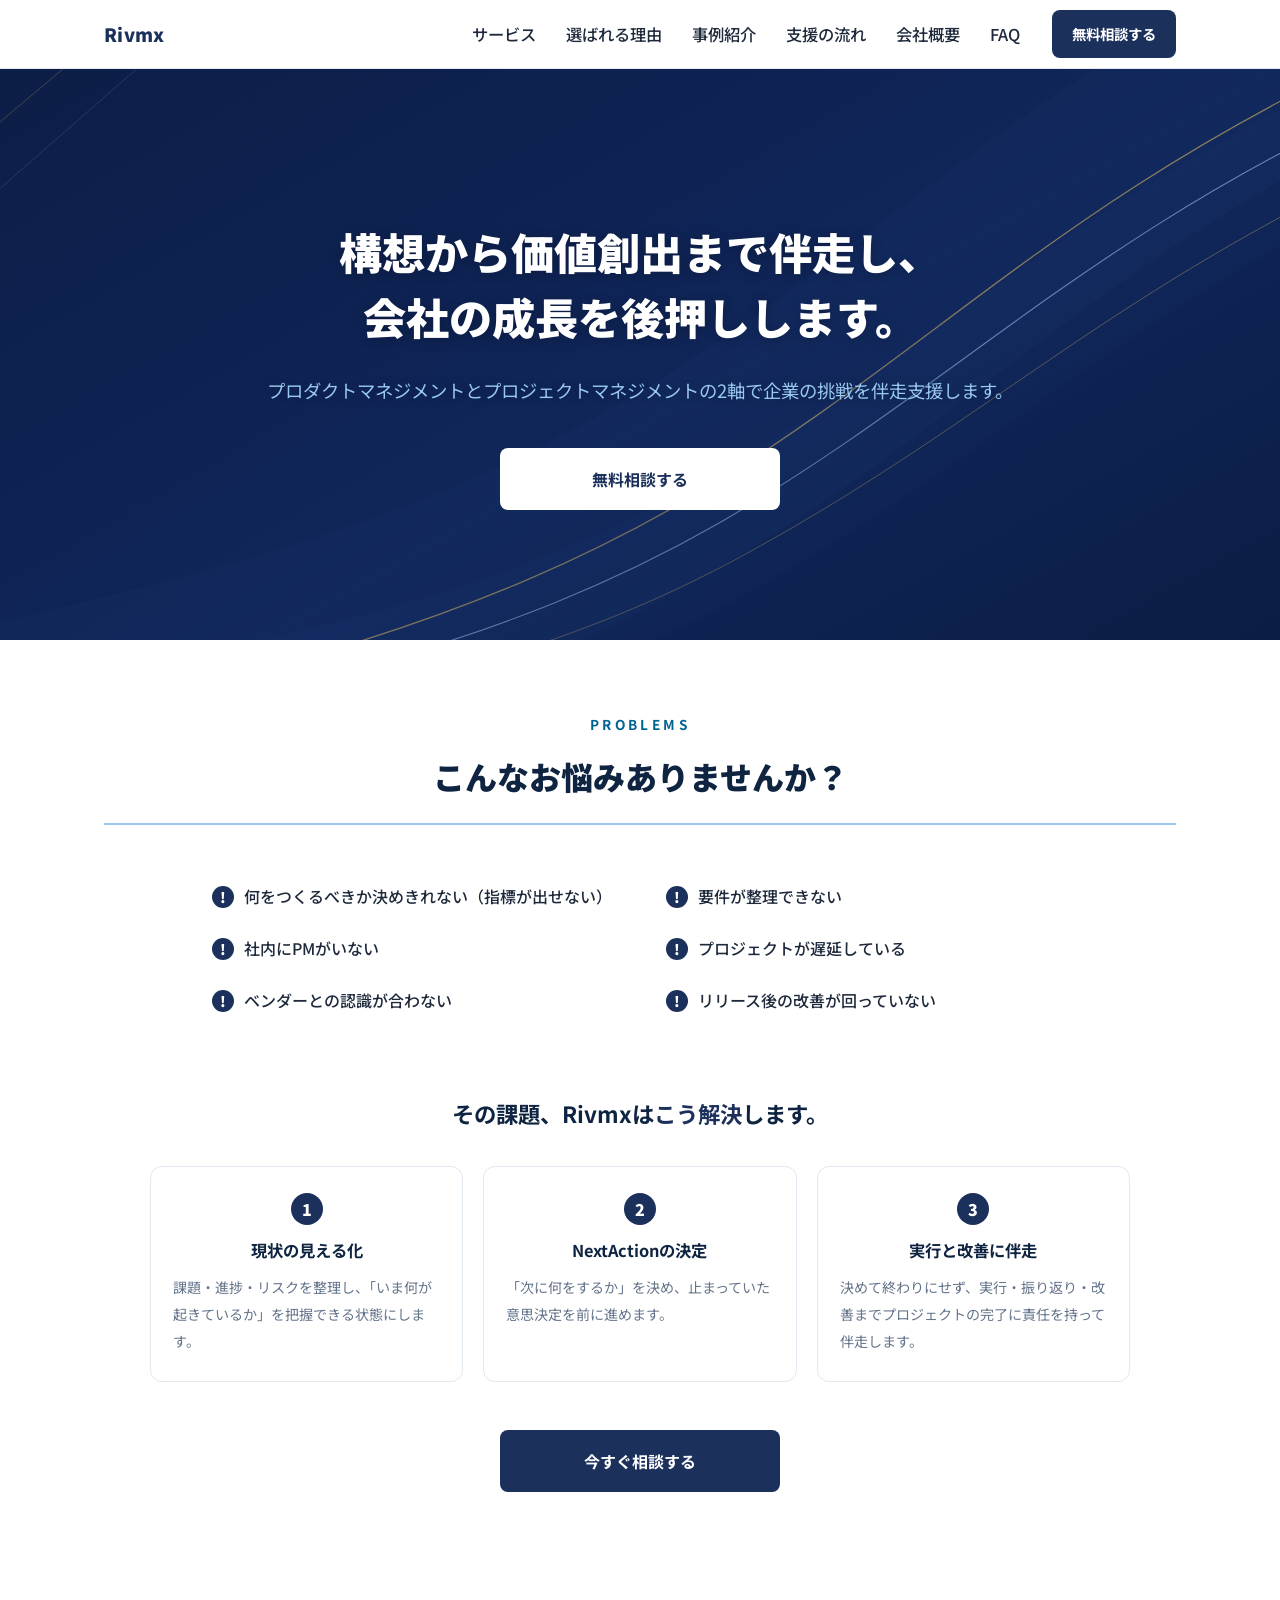
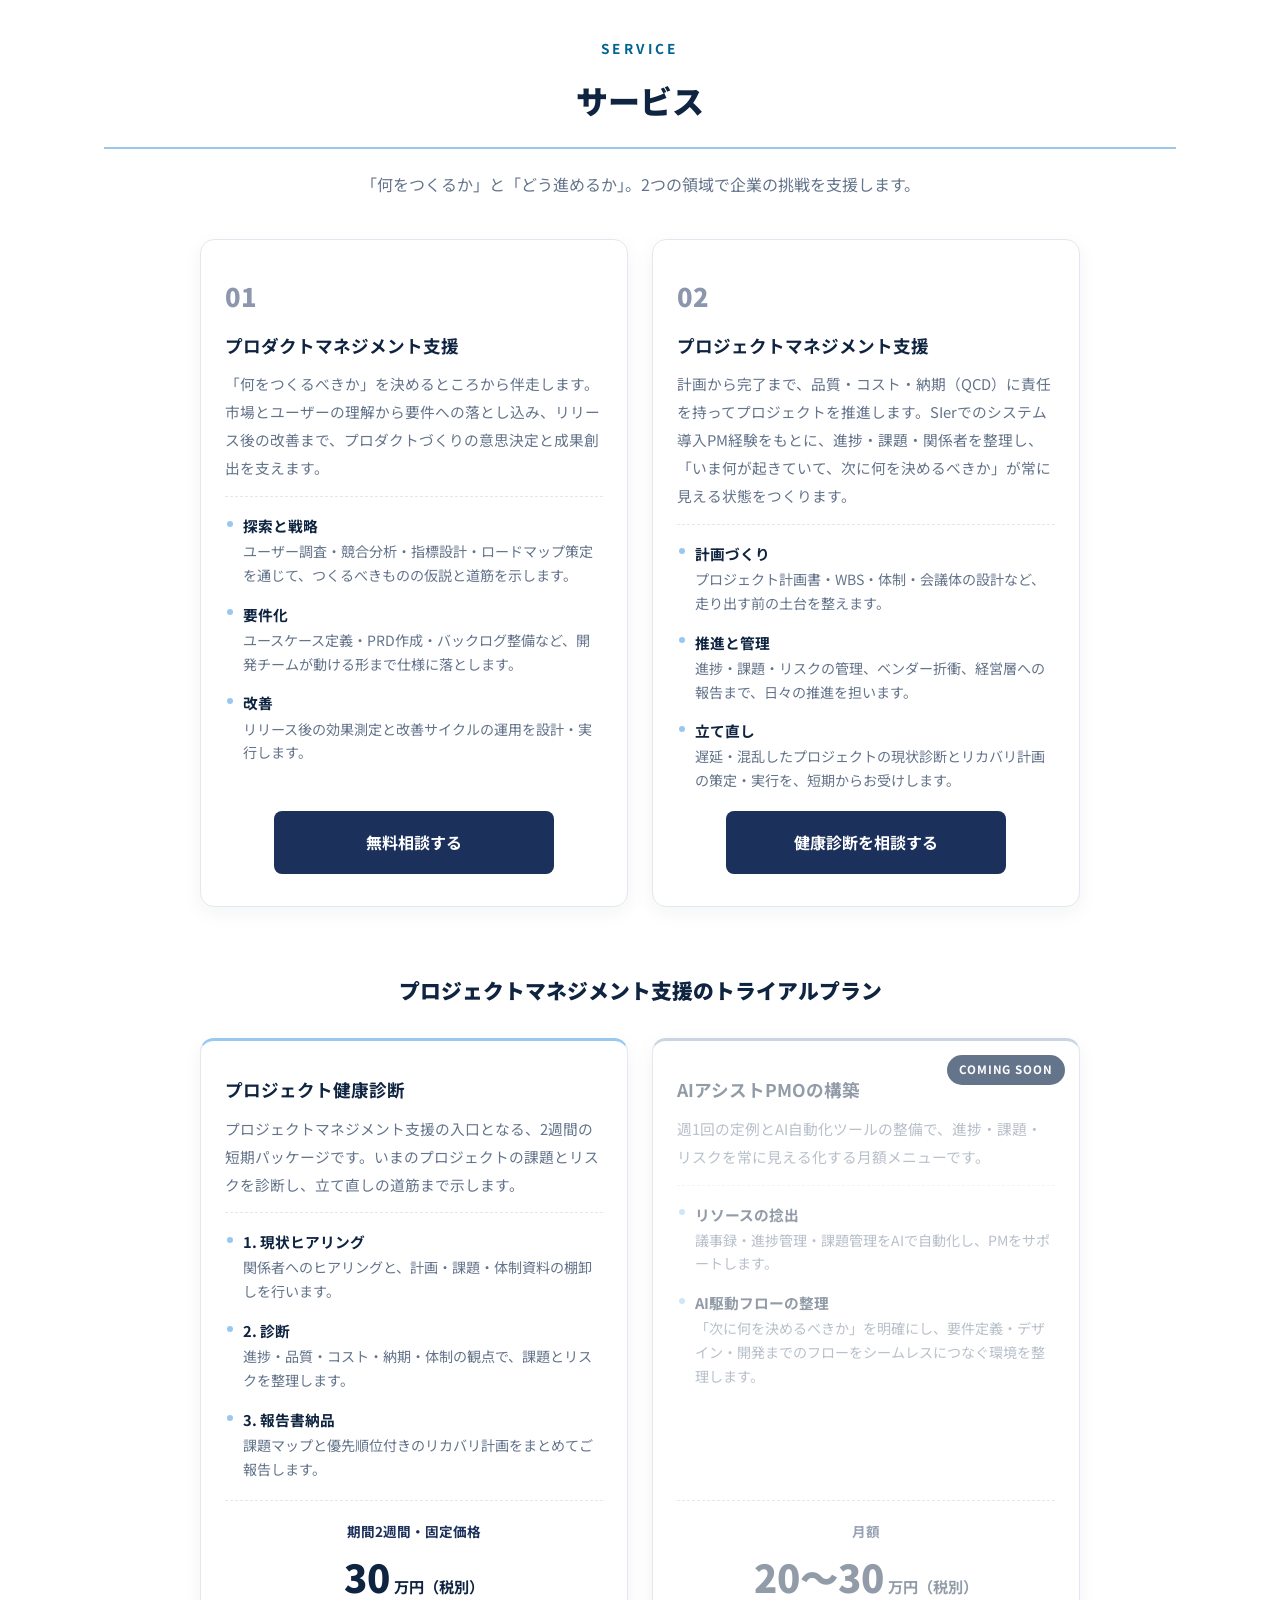
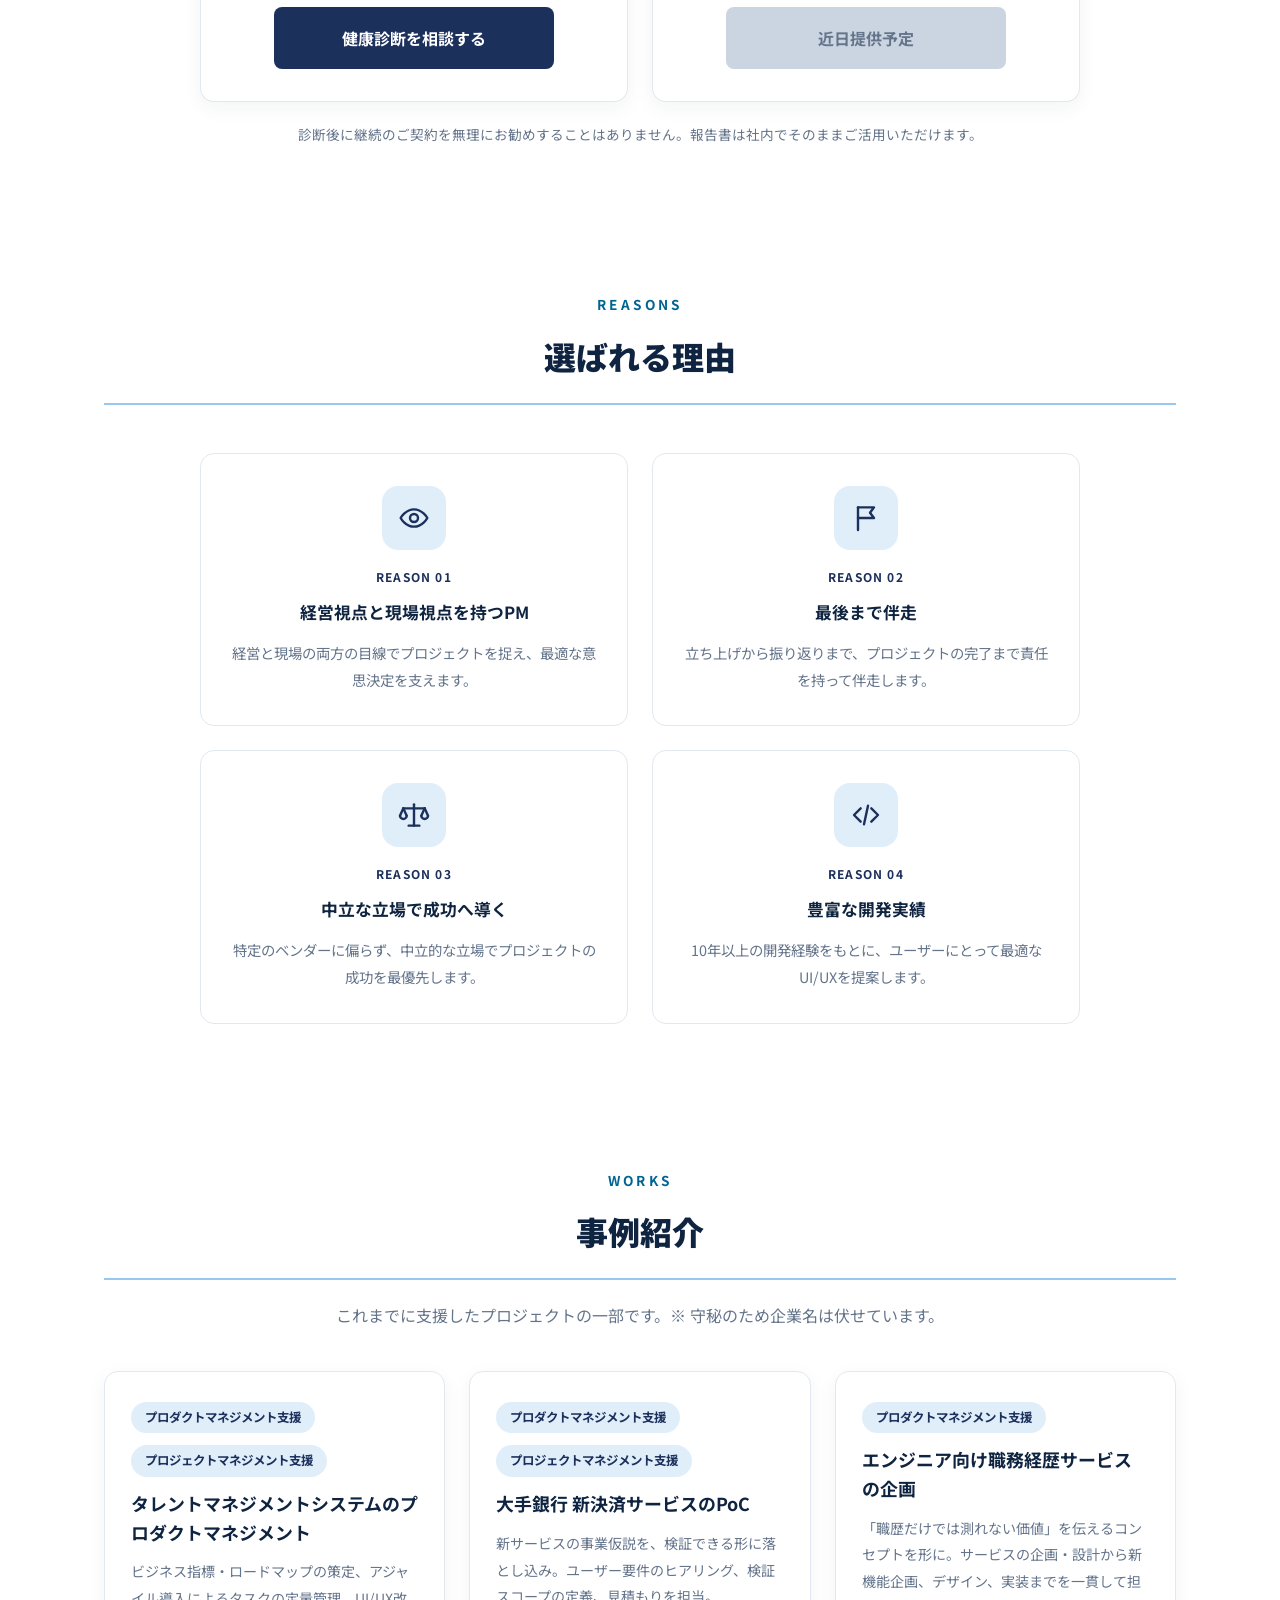
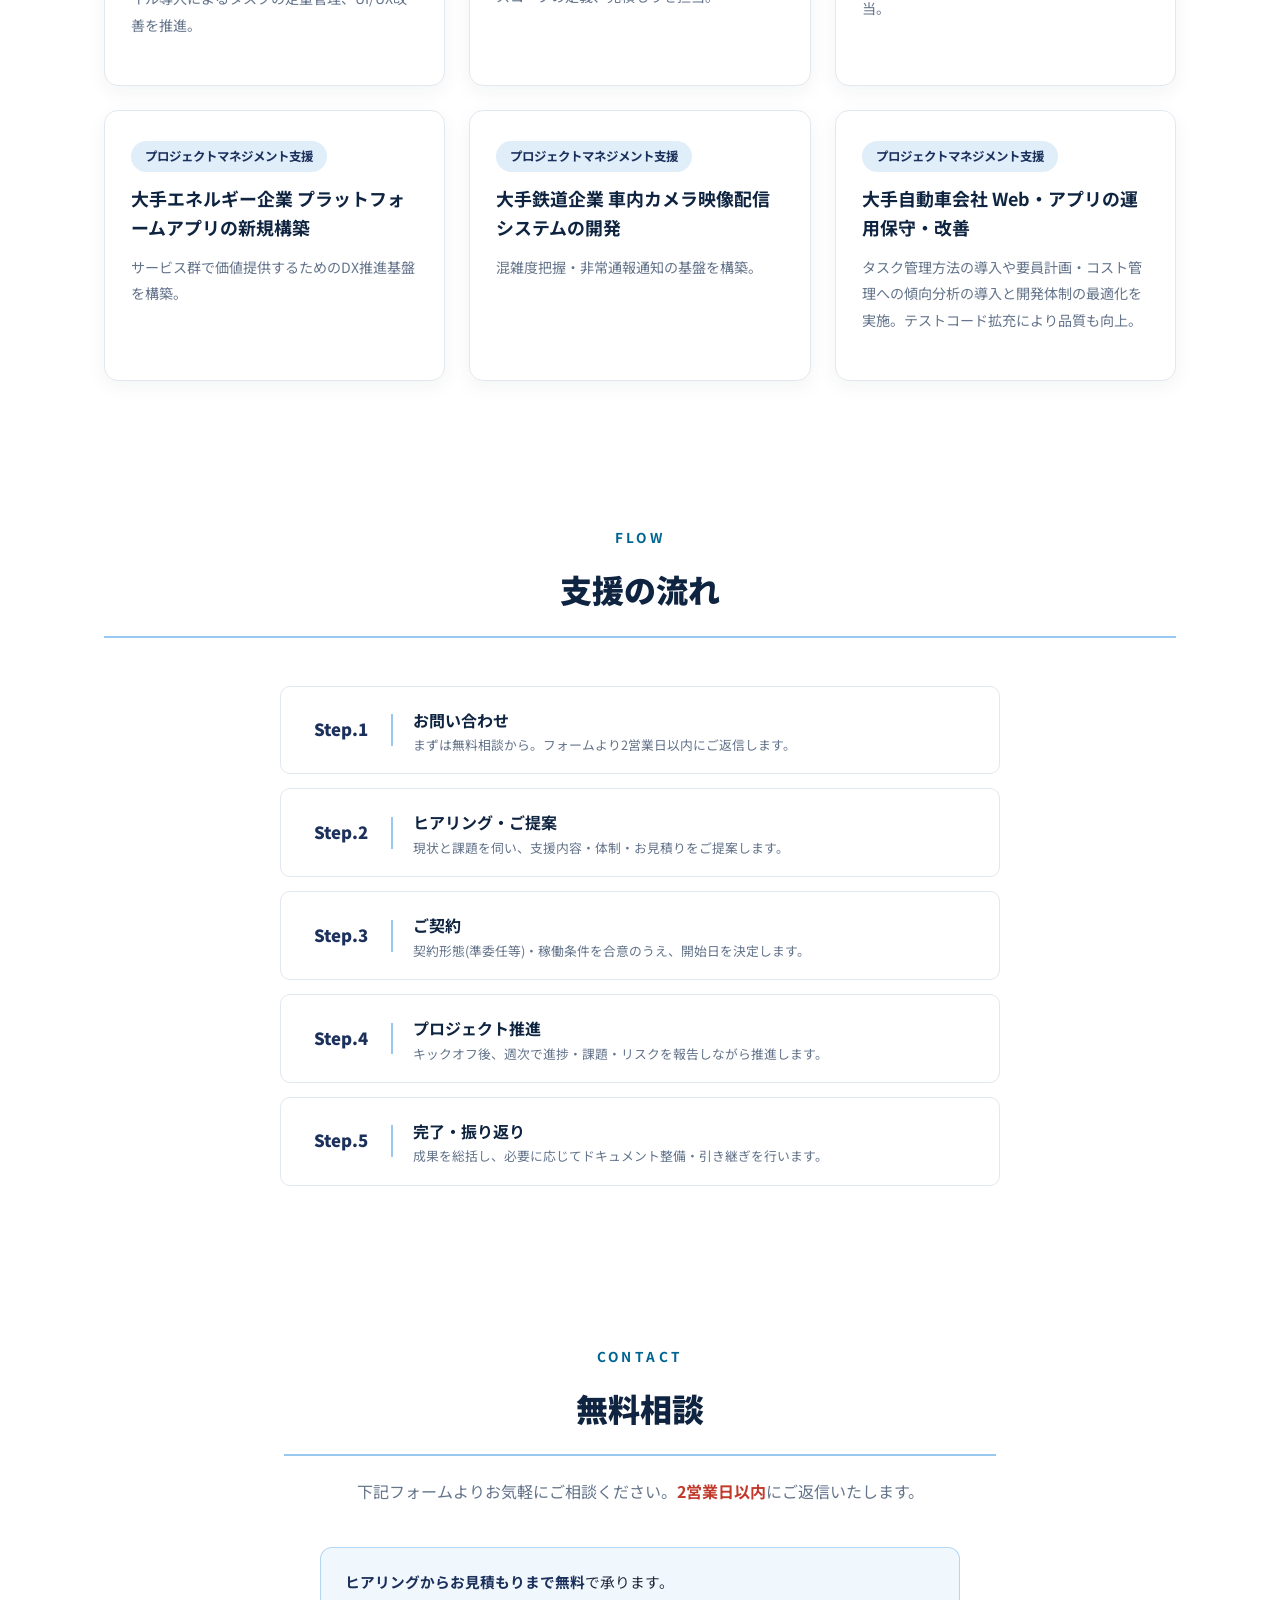
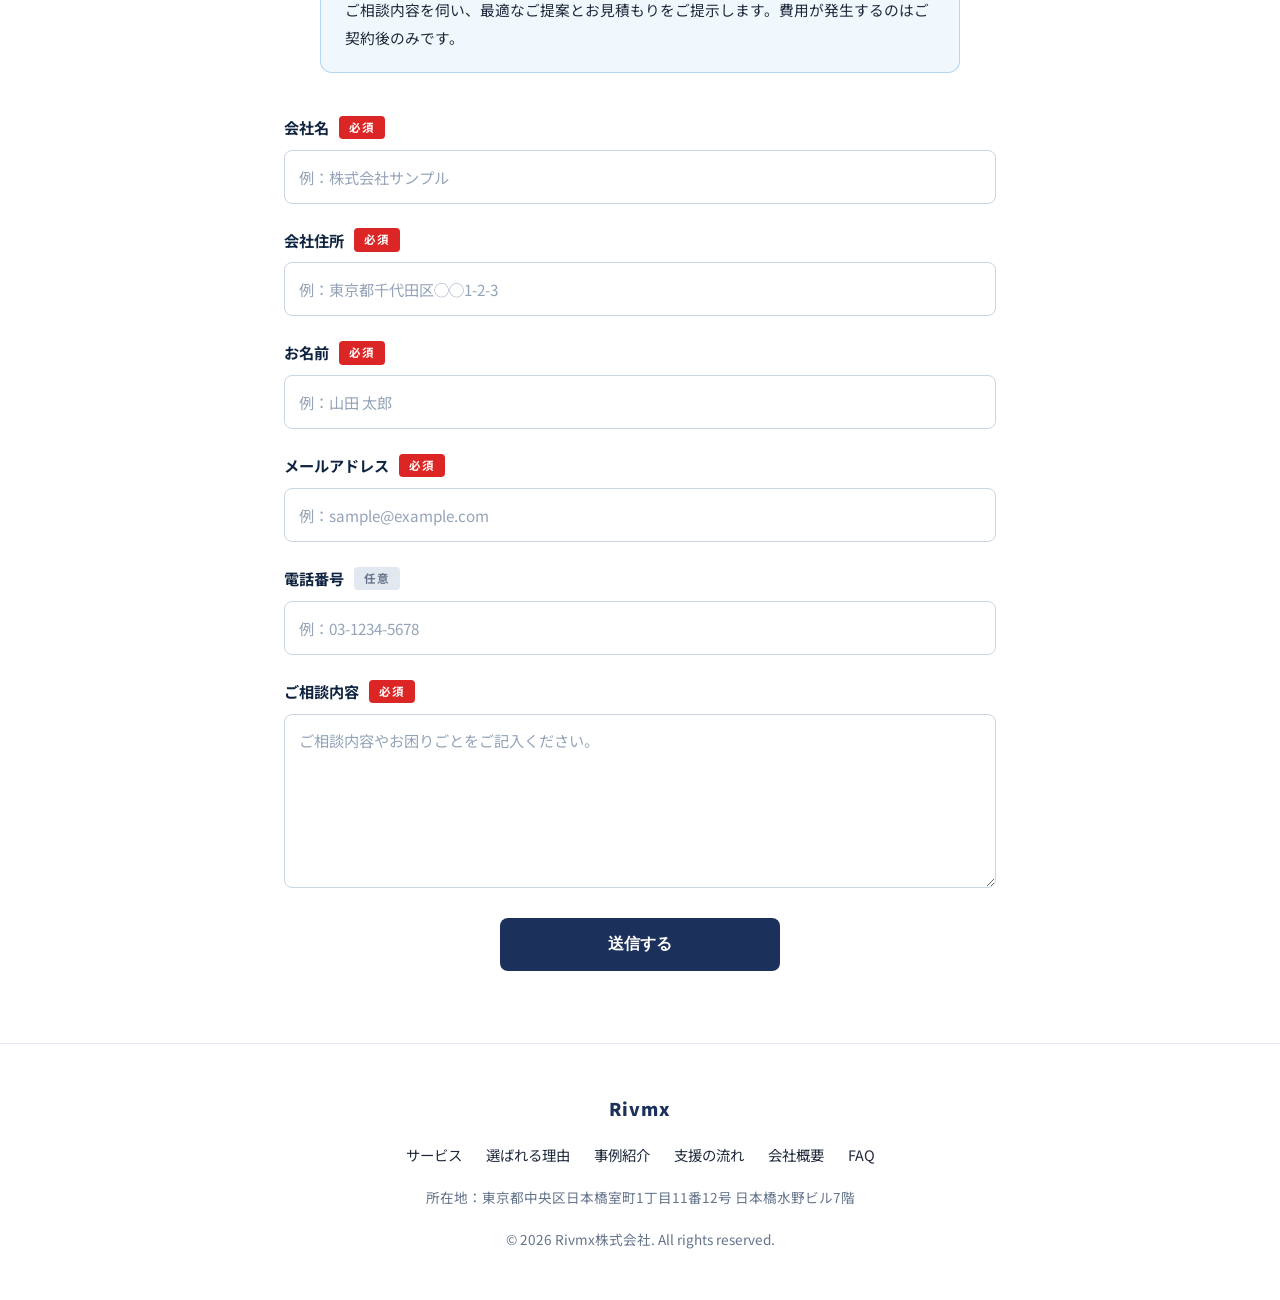
==== index.html @ 4ecfd6d1 "company/faqをフォルダ形式(index.html)に変更し/company/・/faq/で表示可能に, .htaccessは旧URLの301のみに簡素化 Co-Authored-By: Cl" ====
<!DOCTYPE html>
<html lang="ja">
<head>
  <meta charset="UTF-8" />
  <meta name="viewport" content="width=device-width, initial-scale=1.0" />
  <!-- ===== SEO ===== -->
  <title>Rivmx - プロダクトマネジメント・プロジェクトマネジメントの伴走支援</title>
  <meta name="description" content="Rivmx（川田翔平）は、プロダクトマネジメントとプロジェクトマネジメントの2軸で企業を伴走支援。プロダクト戦略・要件定義・リリース後の改善から、計画づくり・推進管理・立て直しまで。ヒアリングからお見積もりまで無料です。" />
  <link rel="canonical" href="https://rivmx.co.jp/" />
  <meta name="google-site-verification" content="xUj4yr0oeqQKcsliV6Xpa871Iz03kF10Er4moEQl4Zw" />
  <meta property="og:title" content="Rivmx" />
  <meta property="og:description" content="プロダクトマネジメントとプロジェクトマネジメントの2軸で、構想から価値創出まで伴走支援します。" />
  <meta property="og:type" content="website" />
  <meta property="og:url" content="https://rivmx.co.jp/" />
  <meta property="og:site_name" content="Rivmx" />
  <meta property="og:locale" content="ja_JP" />
  <meta name="twitter:card" content="summary" />
  <meta name="theme-color" content="#0f2440" />
  <link rel="icon" href="data:image/svg+xml,%3Csvg xmlns='http://www.w3.org/2000/svg' viewBox='0 0 100 100'%3E%3Crect width='100' height='100' rx='20' fill='%231c305c'/%3E%3Ctext x='50' y='74' font-size='64' text-anchor='middle' fill='white' font-family='sans-serif' font-weight='bold'%3ER%3C/text%3E%3C/svg%3E" />

  <!-- Noto Sans JP -->
  <link rel="preconnect" href="https://fonts.googleapis.com" />
  <link rel="preconnect" href="https://fonts.gstatic.com" crossorigin />
  <link href="https://fonts.googleapis.com/css2?family=Noto+Sans+JP:wght@400;500;700;900&display=swap" rel="stylesheet" />

  <link rel="stylesheet" href="style.css" />

  <!-- 構造化データ（検索結果のリッチ表示用） -->
  <script type="application/ld+json">
  {
    "@context": "https://schema.org",
    "@type": "ProfessionalService",
    "name": "Rivmx",
    "legalName": "Rivmx株式会社",
    "alternateName": "リブエムエックス株式会社",
    "description": "プロダクトマネジメントとプロジェクトマネジメントの2軸で、構想から価値創出まで伴走支援します。",
    "url": "https://rivmx.co.jp/",
    "founder": { "@type": "Person", "name": "川田翔平" },
    "address": { "@type": "PostalAddress", "postalCode": "103-0022", "addressRegion": "東京都", "addressLocality": "中央区", "streetAddress": "日本橋室町1丁目11番12号 日本橋水野ビル7階", "addressCountry": "JP" },
    "areaServed": "JP",
    "knowsAbout": ["プロジェクトマネジメント", "プロダクトマネジメント", "PMO", "要件定義"],
    "makesOffer": [
      { "@type": "Offer", "itemOffered": { "@type": "Service", "name": "プロダクトマネジメント支援" } },
      { "@type": "Offer", "itemOffered": { "@type": "Service", "name": "プロジェクトマネジメント支援" } },
      { "@type": "Offer", "itemOffered": { "@type": "Service", "name": "プロジェクト健康診断（プロジェクトマネジメント支援・2週間）" }, "price": "300000", "priceCurrency": "JPY" }
    ]
  }
  </script>
  <script type="application/ld+json">
  {
    "@context": "https://schema.org",
    "@type": "WebSite",
    "name": "Rivmx",
    "alternateName": "リブエムエックス",
    "url": "https://rivmx.co.jp/"
  }
  </script>
</head>
<body>

  <!-- ===== ヘッダー（右上に無料相談を固定） ===== -->
  <header class="header">
    <div class="container header__inner">
      <a href="#hero" class="logo">Rivmx</a>
      <nav class="nav">
        <a href="#service">サービス</a>
        <a href="#reasons">選ばれる理由</a>
        <a href="#works">事例紹介</a>
        <a href="#flow">支援の流れ</a>
        <a href="/company/">会社概要</a>
        <a href="/faq/">FAQ</a>
      </nav>
      <a href="#contact" class="btn btn--sm btn--primary header__cta">無料相談する</a>
    </div>
  </header>

  <!-- ===== Hero ===== -->
  <section id="hero" class="hero">
    <div class="container hero__inner">
      <h1 class="hero__title reveal">構想から価値創出まで伴走し、<br>会社の成長を後押しします。</h1>
      <p class="hero__lead reveal">プロダクトマネジメントとプロジェクトマネジメントの2軸で企業の挑戦を伴走支援します。</p>
      <div class="hero__actions reveal">
        <a href="#contact" class="btn btn--primary btn--lg">無料相談する</a>
      </div>
    </div>
  </section>

  <!-- ===== 課題提起 ===== -->
  <section id="problem" class="section">
    <div class="container">
      <p class="section__eyebrow reveal">PROBLEMS</p>
      <h2 class="section__title reveal">こんなお悩みありませんか？</h2>
      <div class="problem-grid">
        <div class="problem-item reveal">何をつくるべきか決めきれない（指標が出せない）</div>
        <div class="problem-item reveal">要件が整理できない</div>
        <div class="problem-item reveal">社内にPMがいない</div>
        <div class="problem-item reveal">プロジェクトが遅延している</div>
        <div class="problem-item reveal">ベンダーとの認識が合わない</div>
        <div class="problem-item reveal">リリース後の改善が回っていない</div>
      </div>
      <p class="problem__close reveal">その課題、Rivmxは<strong>こう解決</strong>します。</p>
      <div class="solution reveal">
        <div class="solution__item">
          <span class="solution__no">1</span>
          <h3 class="solution__title">現状の見える化</h3>
          <p class="solution__text">課題・進捗・リスクを整理し、「いま何が起きているか」を把握できる状態にします。</p>
        </div>
        <div class="solution__item">
          <span class="solution__no">2</span>
          <h3 class="solution__title">NextActionの決定</h3>
          <p class="solution__text">「次に何をするか」を決め、止まっていた意思決定を前に進めます。</p>
        </div>
        <div class="solution__item">
          <span class="solution__no">3</span>
          <h3 class="solution__title">実行と改善に伴走</h3>
          <p class="solution__text">決めて終わりにせず、実行・振り返り・改善までプロジェクトの完了に責任を持って伴走します。</p>
        </div>
      </div>
      <div class="section__cta reveal">
        <a href="#contact" class="btn btn--primary">今すぐ相談する</a>
      </div>
    </div>
  </section>

  <!-- ===== サービス ===== -->
  <section id="service" class="section section--alt">
    <div class="container">
      <p class="section__eyebrow reveal">SERVICE</p>
      <h2 class="section__title reveal">サービス</h2>
      <p class="section__text reveal">「何をつくるか」と「どう進めるか」。2つの領域で企業の挑戦を支援します。</p>

      <div class="cards cards--2">
        <div class="card reveal">
          <div class="card__num">01</div>
          <h3 class="card__title">プロダクトマネジメント支援</h3>
          <p class="card__text">「何をつくるべきか」を決めるところから伴走します。市場とユーザーの理解から要件への落とし込み、リリース後の改善まで、プロダクトづくりの意思決定と成果創出を支えます。</p>
          <ul class="card__list card__list--detail">
            <li><strong>探索と戦略</strong>ユーザー調査・競合分析・指標設計・ロードマップ策定を通じて、つくるべきものの仮説と道筋を示します。</li>
            <li><strong>要件化</strong>ユースケース定義・PRD作成・バックログ整備など、開発チームが動ける形まで仕様に落とします。</li>
            <li><strong>改善</strong>リリース後の効果測定と改善サイクルの運用を設計・実行します。</li>
          </ul>
          <div class="card__cta">
            <a href="#contact" class="btn btn--primary">無料相談する</a>
          </div>
        </div>
        <div class="card reveal">
          <div class="card__num">02</div>
          <h3 class="card__title">プロジェクトマネジメント支援</h3>
          <p class="card__text">計画から完了まで、品質・コスト・納期（QCD）に責任を持ってプロジェクトを推進します。SIerでのシステム導入PM経験をもとに、進捗・課題・関係者を整理し、「いま何が起きていて、次に何を決めるべきか」が常に見える状態をつくります。</p>
          <ul class="card__list card__list--detail">
            <li><strong>計画づくり</strong>プロジェクト計画書・WBS・体制・会議体の設計など、走り出す前の土台を整えます。</li>
            <li><strong>推進と管理</strong>進捗・課題・リスクの管理、ベンダー折衝、経営層への報告まで、日々の推進を担います。</li>
            <li><strong>立て直し</strong>遅延・混乱したプロジェクトの現状診断とリカバリ計画の策定・実行を、短期からお受けします。</li>
          </ul>
          <div class="card__cta">
            <a href="#contact" class="btn btn--primary" data-inquiry="プロジェクト健康診断">健康診断を相談する</a>
          </div>
        </div>
      </div>

      <!-- プロジェクトマネジメント支援のトライアルプラン -->
      <div class="trial">
        <h3 class="trial__title reveal">プロジェクトマネジメント支援のトライアルプラン</h3>
        <div class="cards cards--2">
          <div id="checkup" class="card plan reveal">
            <h4 class="card__title">プロジェクト健康診断</h4>
            <p class="card__text">プロジェクトマネジメント支援の入口となる、2週間の短期パッケージです。いまのプロジェクトの課題とリスクを診断し、立て直しの道筋まで示します。</p>
            <ul class="card__list card__list--detail">
              <li><strong>1. 現状ヒアリング</strong>関係者へのヒアリングと、計画・課題・体制資料の棚卸しを行います。</li>
              <li><strong>2. 診断</strong>進捗・品質・コスト・納期・体制の観点で、課題とリスクを整理します。</li>
              <li><strong>3. 報告書納品</strong>課題マップと優先順位付きのリカバリ計画をまとめてご報告します。</li>
            </ul>
            <div class="plan__price">
              <span class="plan__price-label">期間2週間・固定価格</span>
              <span class="plan__price-num">30<small>万円（税別）</small></span>
              <a href="#contact" class="btn btn--primary">健康診断を相談する</a>
            </div>
          </div>
          <div id="ai-pmo" class="card plan plan--soon reveal">
            <span class="plan__badge">COMING SOON</span>
            <h4 class="card__title">AIアシストPMOの構築</h4>
            <p class="card__text">週1回の定例とAI自動化ツールの整備で、進捗・課題・リスクを常に見える化する月額メニューです。</p>
            <ul class="card__list card__list--detail">
              <li><strong>リソースの捻出</strong>議事録・進捗管理・課題管理をAIで自動化し、PMをサポートします。</li>
              <li><strong>AI駆動フローの整理</strong>「次に何を決めるべきか」を明確にし、要件定義・デザイン・開発までのフローをシームレスにつなぐ環境を整理します。</li>
            </ul>
            <div class="plan__price">
              <span class="plan__price-label">月額</span>
              <span class="plan__price-num">20〜30<small>万円（税別）</small></span>
              <span class="btn btn--disabled" aria-disabled="true">近日提供予定</span>
            </div>
          </div>
        </div>
        <p class="trial__note reveal">診断後に継続のご契約を無理にお勧めすることはありません。報告書は社内でそのままご活用いただけます。</p>
      </div>
    </div>
  </section>

  <!-- ===== 選ばれる理由（REASONS） ===== -->
  <section id="reasons" class="section">
    <div class="container">
      <p class="section__eyebrow reveal">REASONS</p>
      <h2 class="section__title reveal">選ばれる理由</h2>
      <div class="cards cards--2">
        <div class="reason reveal">
          <div class="reason__icon">
            <svg viewBox="0 0 24 24" fill="none" stroke="currentColor" stroke-width="1.8" stroke-linecap="round" stroke-linejoin="round"><path d="M2 12s3.5-6.5 10-6.5S22 12 22 12s-3.5 6.5-10 6.5S2 12 2 12z"/><circle cx="12" cy="12" r="3"/></svg>
          </div>
          <div class="reason__no">REASON 01</div>
          <h3 class="reason__title">経営視点と現場視点を持つPM</h3>
          <p class="reason__text">経営と現場の両方の目線でプロジェクトを捉え、最適な意思決定を支えます。</p>
        </div>
        <div class="reason reveal">
          <div class="reason__icon">
            <svg viewBox="0 0 24 24" fill="none" stroke="currentColor" stroke-width="1.8" stroke-linecap="round" stroke-linejoin="round"><path d="M6 21V4"/><path d="M6 4h12l-3 4 3 4H6"/></svg>
          </div>
          <div class="reason__no">REASON 02</div>
          <h3 class="reason__title">最後まで伴走</h3>
          <p class="reason__text">立ち上げから振り返りまで、プロジェクトの完了まで責任を持って伴走します。</p>
        </div>
        <div class="reason reveal">
          <div class="reason__icon">
            <svg viewBox="0 0 24 24" fill="none" stroke="currentColor" stroke-width="1.8" stroke-linecap="round" stroke-linejoin="round"><path d="M12 4v16"/><path d="M8 20h8"/><path d="M4 7h16"/><path d="M4 7l-2.5 5.5"/><path d="M4 7l2.5 5.5"/><path d="M1.5 12.5a2.5 2.5 0 0 0 5 0"/><path d="M20 7l-2.5 5.5"/><path d="M20 7l2.5 5.5"/><path d="M17.5 12.5a2.5 2.5 0 0 0 5 0"/></svg>
          </div>
          <div class="reason__no">REASON 03</div>
          <h3 class="reason__title">中立な立場で成功へ導く</h3>
          <p class="reason__text">特定のベンダーに偏らず、中立的な立場でプロジェクトの成功を最優先します。</p>
        </div>
        <div class="reason reveal">
          <div class="reason__icon">
            <svg viewBox="0 0 24 24" fill="none" stroke="currentColor" stroke-width="1.8" stroke-linecap="round" stroke-linejoin="round"><path d="M8 7l-5 5 5 5"/><path d="M16 7l5 5-5 5"/><path d="M13.5 5l-3 14"/></svg>
          </div>
          <div class="reason__no">REASON 04</div>
          <h3 class="reason__title">豊富な開発実績</h3>
          <p class="reason__text">10年以上の開発経験をもとに、ユーザーにとって最適なUI/UXを提案します。</p>
        </div>
      </div>
    </div>
  </section>

  <!-- ===== 事例紹介 ===== -->
  <section id="works" class="section section--alt">
    <div class="container">
      <p class="section__eyebrow reveal">WORKS</p>
      <h2 class="section__title reveal">事例紹介</h2>
      <p class="section__text reveal">これまでに支援したプロジェクトの一部です。※ 守秘のため企業名は伏せています。</p>
      <div class="cards cards--3">
        <div class="work reveal">
          <div class="work__tag">プロダクトマネジメント支援</div>
          <div class="work__tag">プロジェクトマネジメント支援</div>
          <h3 class="work__title">タレントマネジメントシステムのプロダクトマネジメント</h3>
          <p class="work__text">ビジネス指標・ロードマップの策定、アジャイル導入によるタスクの定量管理、UI/UX改善を推進。</p>
        </div>
        <div class="work reveal">
          <div class="work__tag">プロダクトマネジメント支援</div>
          <div class="work__tag">プロジェクトマネジメント支援</div>
          <h3 class="work__title">大手銀行 新決済サービスのPoC</h3>
          <p class="work__text">新サービスの事業仮説を、検証できる形に落とし込み。ユーザー要件のヒアリング、検証スコープの定義、見積もりを担当。</p>
        </div>
        <div class="work reveal">
          <div class="work__tag">プロダクトマネジメント支援</div>
          <h3 class="work__title">エンジニア向け職務経歴サービスの企画</h3>
          <p class="work__text">「職歴だけでは測れない価値」を伝えるコンセプトを形に。サービスの企画・設計から新機能企画、デザイン、実装までを一貫して担当。</p>
        </div>
        <div class="work reveal">
          <div class="work__tag">プロジェクトマネジメント支援</div>
          <h3 class="work__title">大手エネルギー企業 プラットフォームアプリの新規構築</h3>
          <p class="work__text">サービス群で価値提供するためのDX推進基盤を構築。</p>
        </div>
        <div class="work reveal">
          <div class="work__tag">プロジェクトマネジメント支援</div>
          <h3 class="work__title">大手鉄道企業 車内カメラ映像配信システムの開発</h3>
          <p class="work__text">混雑度把握・非常通報通知の基盤を構築。</p>
        </div>
        <div class="work reveal">
          <div class="work__tag">プロジェクトマネジメント支援</div>
          <h3 class="work__title">大手自動車会社 Web・アプリの運用保守・改善</h3>
          <p class="work__text">タスク管理方法の導入や要員計画・コスト管理への傾向分析の導入と開発体制の最適化を実施。テストコード拡充により品質も向上。</p>
        </div>
      </div>
    </div>
  </section>

  <!-- ===== 支援の流れ ===== -->
  <section id="flow" class="section">
    <div class="container">
      <p class="section__eyebrow reveal">FLOW</p>
      <h2 class="section__title reveal">支援の流れ</h2>
      <ol class="flow">
        <li class="flow__step reveal">
          <span class="flow__no">Step.1</span>
          <span class="flow__label">お問い合わせ</span>
          <span class="flow__desc">まずは無料相談から。フォームより2営業日以内にご返信します。</span>
        </li>
        <li class="flow__step reveal">
          <span class="flow__no">Step.2</span>
          <span class="flow__label">ヒアリング・ご提案</span>
          <span class="flow__desc">現状と課題を伺い、支援内容・体制・お見積りをご提案します。</span>
        </li>
        <li class="flow__step reveal">
          <span class="flow__no">Step.3</span>
          <span class="flow__label">ご契約</span>
          <span class="flow__desc">契約形態(準委任等)・稼働条件を合意のうえ、開始日を決定します。</span>
        </li>
        <li class="flow__step reveal">
          <span class="flow__no">Step.4</span>
          <span class="flow__label">プロジェクト推進</span>
          <span class="flow__desc">キックオフ後、週次で進捗・課題・リスクを報告しながら推進します。</span>
        </li>
        <li class="flow__step reveal">
          <span class="flow__no">Step.5</span>
          <span class="flow__label">完了・振り返り</span>
          <span class="flow__desc">成果を総括し、必要に応じてドキュメント整備・引き継ぎを行います。</span>
        </li>
      </ol>
    </div>
  </section>

  <!-- ===== お問い合わせ ===== -->
  <section id="contact" class="section">
    <div class="container container--narrow">
      <p class="section__eyebrow reveal">CONTACT</p>
      <h2 class="section__title reveal">無料相談</h2>
      <p class="section__text reveal">下記フォームよりお気軽にご相談ください。<span class="text-red">2営業日以内</span>にご返信いたします。</p>
      <div class="contact-note reveal">
        <p><strong>ヒアリングからお見積もりまで無料</strong>で承ります。<br>ご相談内容を伺い、最適なご提案とお見積もりをご提示します。費用が発生するのはご契約後のみです。</p>
      </div>

      <!--
        ▼▼ メール送信について ▼▼
        Google Apps Script（GAS）経由でGmailに通知します。外部フォームサービスは使いません。
        セットアップ手順は gas/contact-form.gs のコメントを参照。
        デプロイ後に発行されるURLを script.js の GAS_URL に貼り付けてください。
        ▲▲ ここまで ▲▲
      -->
      <form id="contact-form" class="form reveal" action="#" method="post">
        <input type="text" name="honey" style="display:none" tabindex="-1" autocomplete="off" />
        <input type="hidden" name="inquiry_type" id="inquiry-type" value="通常の無料相談" />
        <label>
          <span class="form__head">会社名 <span class="req">必須</span></span>
          <input type="text" name="company" placeholder="例：株式会社サンプル" required />
        </label>
        <label>
          <span class="form__head">会社住所 <span class="req">必須</span></span>
          <input type="text" name="address" placeholder="例：東京都千代田区◯◯1-2-3" required />
        </label>
        <label>
          <span class="form__head">お名前 <span class="req">必須</span></span>
          <input type="text" name="name" placeholder="例：山田 太郎" required />
        </label>
        <label>
          <span class="form__head">メールアドレス <span class="req">必須</span></span>
          <input type="email" name="email" placeholder="例：sample@example.com" required />
        </label>
        <label>
          <span class="form__head">電話番号 <span class="opt">任意</span></span>
          <input type="tel" name="tel" placeholder="例：03-1234-5678" />
        </label>
        <label>
          <span class="form__head">ご相談内容 <span class="req">必須</span></span>
          <textarea name="message" rows="6" placeholder="ご相談内容やお困りごとをご記入ください。" required></textarea>
        </label>
        <button type="submit" class="btn btn--primary btn--lg">送信する</button>
        <p id="form-status" class="form__status" role="status" aria-live="polite"></p>
      </form>
    </div>
  </section>

  <!-- ===== フッター ===== -->
  <footer class="footer">
    <div class="container footer__inner">
      <div class="footer__brand">Rivmx</div>
      <nav class="footer__nav">
        <a href="#service">サービス</a>
        <a href="#reasons">選ばれる理由</a>
        <a href="#works">事例紹介</a>
        <a href="#flow">支援の流れ</a>
        <a href="/company/">会社概要</a>
        <a href="/faq/">FAQ</a>
      </nav>
      <p class="footer__addr">所在地：東京都中央区日本橋室町1丁目11番12号 日本橋水野ビル7階</p>
      <p class="footer__copy">&copy; 2026 Rivmx株式会社. All rights reserved.</p>
    </div>
  </footer>

  <script src="script.js"></script>
</body>
</html>
---- style.css ----
/* =========================================================
   カラー・タイポグラフィ（要件定義書：ネイビー/ホワイト/ブルー/ライトグレー）
   ここの値を変えるとサイト全体の雰囲気が変わります
========================================================= */
:root {
  --navy: #0f2440;         /* メインのネイビー */
  --navy-deep: #0a1a30;
  --blue: #1c305c;         /* メインカラー（留紺。ボタン・文字用） */
  --blue-dark: #111d3a;
  --accent: #98c8ef;       /* 差し色（淡ブルー。線・バッジ等の装飾用。白文字とは組み合わせない） */
  --sky: #7dd3fc;
  --eyebrow: #006492;      /* セクション英字ラベル（ペライチ版に合わせた藍色） */
  --red: #c13a2c;          /* 強調用の赤（「2営業日以内」など） */
  --text: #1e293b;
  --muted: #64748b;
  --light: #f1f5f9;        /* ライトグレー */
  --border: #e2e8f0;
  --white: #ffffff;
  --max: 1120px;
}

* { margin: 0; padding: 0; box-sizing: border-box; }

/* scroll-behavior: smooth はページを跨いだ遷移(faq.html→index.html#contact等)でも
   着地時にアニメーションしてしまうため使わない。ページ内リンクはJSでスムーススクロールする */
html { scroll-padding-top: 80px; }

body {
  font-family: "Noto Sans JP", -apple-system, "Segoe UI", sans-serif;
  color: var(--text);
  line-height: 1.9;
  background: var(--white);
  -webkit-font-smoothing: antialiased;
}

.container { max-width: var(--max); margin: 0 auto; padding: 0 24px; }
.container--narrow { max-width: 760px; }

/* =========================================================
   スクロールアニメーション（JSで .is-visible を付与）
========================================================= */
.reveal {
  opacity: 0;
  transform: translateY(24px);
  transition: opacity 0.7s ease, transform 0.7s ease;
}
.reveal.is-visible { opacity: 1; transform: none; }

/* FAQ・お問い合わせはスクロール連動のフェードインを使わず常時表示 */
#faq .reveal,
#contact .reveal {
  opacity: 1;
  transform: none;
  transition: none;
}

/* =========================================================
   ボタン
========================================================= */
.btn {
  display: inline-block;
  padding: 14px 32px;
  border-radius: 8px;
  text-decoration: none;
  font-weight: 700;
  font-size: 1rem;
  cursor: pointer;
  border: 2px solid transparent;
  transition: transform 0.15s ease, box-shadow 0.2s ease, background 0.2s ease;
  white-space: nowrap;
}
.btn--sm { padding: 8px 18px; font-size: 0.9rem; }
.btn--lg { padding: 16px 40px; font-size: 1.05rem; }
.btn--primary { background: var(--blue); color: #fff; }
.btn--primary:hover { background: var(--blue-dark); transform: translateY(-2px); box-shadow: 0 8px 20px rgba(28,48,92,.3); }
.btn--ghost { background: transparent; color: #fff; border-color: rgba(255,255,255,.6); }
.btn--ghost:hover { background: rgba(255,255,255,.12); transform: translateY(-2px); }
.btn--white { background: #fff; color: var(--navy); }
.btn--white:hover { transform: translateY(-2px); box-shadow: 0 8px 20px rgba(0,0,0,.2); }
/* ヘッダー以外のボタンはサイズを統一（最長文言「AIアシストPMOを相談する」基準の幅） */
.btn:not(.header__cta) { min-width: 280px; padding: 14px 32px; font-size: 1rem; text-align: center; }

/* =========================================================
   ヘッダー
========================================================= */
.header {
  position: sticky; top: 0; z-index: 100;
  background: rgba(255,255,255,.94);
  backdrop-filter: blur(10px);
  border-bottom: 1px solid var(--border);
}
.header__inner { display: flex; align-items: center; gap: 24px; height: 68px; }
.logo { font-weight: 900; font-size: 1.15rem; color: var(--blue); text-decoration: none; letter-spacing: .02em; }
.nav { display: flex; gap: 30px; margin-left: auto; }
.nav a { color: var(--text); text-decoration: none; font-size: 1.02rem; font-weight: 500; }
.nav a:hover { color: var(--blue); }
.header__cta { margin-left: 8px; }

/* =========================================================
   Hero
========================================================= */
.hero {
  background: url("images/hero-river.svg?v=4") center center / cover no-repeat #0c1d45;
  color: #fff;
  padding: 150px 0 0;
  text-align: center;
}
.hero__inner { padding-bottom: 130px; }
.hero__title { font-size: 2.7rem; font-weight: 900; line-height: 1.5; margin-bottom: 24px; text-shadow: 0 2px 12px rgba(0,0,0,.25); }
.hero__lead { font-size: 1.15rem; color: var(--accent); margin-bottom: 40px; text-shadow: 0 1px 8px rgba(0,0,0,.25); }
.hero__actions { display: flex; gap: 16px; justify-content: center; flex-wrap: wrap; }
/* 紺背景（ヒーロー）上のボタンは沈まないよう白ボタンにする */
.hero .btn--primary { background: #fff; color: var(--blue); }
.hero .btn--primary:hover { background: #e8f0fa; box-shadow: 0 8px 20px rgba(0,0,0,.3); }

/* 実績数値バンド */
.stats {
  list-style: none; display: grid; grid-template-columns: repeat(4, 1fr);
  gap: 20px; padding: 32px; margin: 0 auto;
  background: rgba(255,255,255,.06); border: 1px solid rgba(255,255,255,.12);
  border-radius: 16px; transform: translateY(40px);
}
.stats__item { text-align: center; color: #fff; position: relative; }
.stats__item + .stats__item::before { content: ""; position: absolute; left: -10px; top: 50%; transform: translateY(-50%); height: 44px; width: 1px; background: rgba(255,255,255,.15); }
.stats__num { font-size: 2.6rem; font-weight: 900; color: var(--sky); line-height: 1; }
.stats__plus, .stats__unit { font-size: 1.2rem; font-weight: 900; color: var(--sky); }
.stats__label { display: block; font-size: .85rem; color: #cbd5e1; margin-top: 8px; }

/* =========================================================
   セクション共通
========================================================= */
.section { padding: 72px 0; }
.section--alt { background: #fff; } /* ペライチ版は全編白背景（余白で区切る） */
.section__eyebrow { text-align: center; color: var(--eyebrow); font-weight: 700; letter-spacing: .25em; font-size: .85rem; margin-bottom: 8px; }
.section__title {
  font-size: 2rem; font-weight: 900; text-align: center; color: var(--navy);
  padding-bottom: 16px; border-bottom: 2px solid var(--accent); margin-bottom: 48px;
}
.section__text { text-align: center; color: var(--muted); max-width: 680px; margin: -28px auto 40px; }
.section__cta { text-align: center; margin-top: 48px; }

/* =========================================================
   課題提起
========================================================= */
/* 悩みリスト（2列のシンプルなリスト） */
.problem-grid {
  display: grid; grid-template-columns: repeat(2, 1fr); gap: 6px 48px;
  max-width: 860px; margin: 0 auto;
}
.problem-item {
  position: relative; padding: 8px 0 8px 34px; font-weight: 500; color: var(--text);
}
.problem-item::before {
  content: "!"; position: absolute; left: 2px; top: 13px;
  width: 22px; height: 22px; border-radius: 50%;
  background: var(--blue); color: #fff;
  font-weight: 900; font-size: .9rem; line-height: 22px; text-align: center;
}
.problem__close { text-align: center; font-size: 1.4rem; font-weight: 700; color: var(--navy); margin-top: 68px; }
.problem__close strong { color: var(--blue); }

/* 「こう解決します」の3ステップ（課題→サービスの橋渡し） */
.solution { display: grid; grid-template-columns: repeat(3, 1fr); gap: 20px; max-width: 980px; margin: 32px auto 0; }
.solution__item { background: #fff; border: 1px solid var(--border); border-radius: 12px; padding: 26px 22px; text-align: center; }
.solution__no {
  display: inline-block; width: 32px; height: 32px; border-radius: 50%; margin-bottom: 10px;
  background: var(--blue); color: #fff; font-weight: 900; line-height: 32px;
}
.solution__title { font-size: 1.02rem; font-weight: 700; color: var(--navy); margin-bottom: 8px; }
.solution__text { font-size: .88rem; color: var(--muted); text-align: left; }

/* =========================================================
   カード（サービス）
========================================================= */
.cards { display: grid; grid-template-columns: repeat(4, 1fr); gap: 24px; }
.cards--3 { grid-template-columns: repeat(3, 1fr); }
.cards--2 { grid-template-columns: repeat(2, 1fr); max-width: 880px; margin-left: auto; margin-right: auto; }
.card {
  background: #fff; border: 1px solid var(--border); border-radius: 14px; padding: 32px 24px;
  box-shadow: 0 6px 20px rgba(15,36,64,.05); transition: transform .2s ease, box-shadow .2s ease;
  display: flex; flex-direction: column;
}
.card:hover { transform: translateY(-6px); box-shadow: 0 14px 30px rgba(15,36,64,.12); }
.card__num { font-size: 1.6rem; font-weight: 900; color: var(--blue); opacity: .5; margin-bottom: 8px; }
.card__title { font-size: 1.1rem; color: var(--navy); margin-bottom: 8px; }
.card__text { color: var(--muted); font-size: .92rem; margin-bottom: 14px; }
.card__list { list-style: none; }
.card__list li { font-size: .85rem; color: var(--text); padding-left: 18px; position: relative; line-height: 1.9; }
.card__list li::before { content: ""; position: absolute; left: 2px; top: .8em; width: 6px; height: 6px; border-radius: 50%; background: var(--accent); }
.card__list--detail { border-top: 1px dashed var(--border); padding-top: 16px; }
.card__list--detail li { color: var(--muted); font-size: .88rem; line-height: 1.7; margin-bottom: 14px; }
.card__list--detail li:last-child { margin-bottom: 0; }
.card__list--detail li::before { top: .55em; }
.card__list--detail li strong { display: block; color: var(--navy); font-size: .92rem; font-weight: 700; margin-bottom: 2px; }
.card__link { color: var(--blue); text-decoration: underline; text-underline-offset: 3px; }
.card__link:hover { color: var(--blue-dark); }
.card__cta { margin-top: auto; padding-top: 18px; text-align: center; }

/* =========================================================
   プロジェクトマネジメント支援のトライアルプラン（サービス内）
========================================================= */
.trial { margin-top: 64px; }
.trial__title { text-align: center; font-size: 1.3rem; font-weight: 900; color: var(--navy); margin-bottom: 28px; }
.plan { border-top: 3px solid var(--accent); }
/* 提供準備中のプラン（Coming Soon） */
.plan--soon { position: relative; border-top-color: #cbd5e1; }
.plan--soon .card__title,
.plan--soon .card__text,
.plan--soon .card__list--detail,
.plan--soon .plan__price-label,
.plan--soon .plan__price-num { opacity: .45; }
.plan__badge {
  position: absolute; top: 14px; right: 14px;
  background: var(--muted); color: #fff;
  font-size: .72rem; font-weight: 700; letter-spacing: .08em;
  padding: 4px 12px; border-radius: 999px;
}
.btn--disabled {
  background: #cbd5e1; color: #64748b;
  cursor: not-allowed; pointer-events: none;
}
.plan .card__list--detail { margin-bottom: 18px; }
.plan__price {
  display: flex; flex-direction: column; align-items: center; gap: 8px;
  border-top: 1px dashed var(--border); padding-top: 18px; margin-top: auto; text-align: center;
}
.plan__price-label { font-size: .85rem; color: var(--blue); font-weight: 700; }
.plan__price-num { font-size: 2.4rem; font-weight: 900; color: var(--navy); line-height: 1.2; }
.plan__price-num small { font-size: .95rem; font-weight: 700; margin-left: 4px; }
.trial__note { text-align: center; color: var(--muted); font-size: .85rem; margin-top: 20px; }

/* =========================================================
   選ばれる理由（REASONS）
========================================================= */
.reason {
  background: #fff; border: 1px solid var(--border); border-radius: 14px; padding: 32px 26px;
  text-align: center; transition: transform .2s ease, box-shadow .2s ease;
}
.reason:hover { transform: translateY(-6px); box-shadow: 0 14px 30px rgba(15,36,64,.1); }
.reason__icon {
  width: 64px; height: 64px; margin: 0 auto 16px; border-radius: 16px;
  background: rgba(152,200,239,.3); color: var(--blue); display: grid; place-items: center;
}
.reason__icon svg { width: 32px; height: 32px; }
.reason__no { font-size: .75rem; font-weight: 700; letter-spacing: .1em; color: var(--blue); margin-bottom: 8px; }
.reason__title { color: var(--navy); font-size: 1.05rem; margin-bottom: 10px; }
.reason__text { color: var(--muted); font-size: .9rem; }

/* =========================================================
   支援実績
========================================================= */
/* ペライチ版に合わせた白カード */
.work {
  background: #fff; color: var(--text); border: 1px solid var(--border); border-radius: 14px; padding: 30px 26px; text-align: left;
  box-shadow: 0 6px 20px rgba(15,36,64,.05);
  display: flex; flex-direction: column; transition: transform .2s ease, box-shadow .2s ease;
}
.work:hover { transform: translateY(-6px); box-shadow: 0 14px 30px rgba(15,36,64,.12); }
.work__tag { align-self: flex-start; background: rgba(152,200,239,.3); color: var(--blue); font-size: .78rem; font-weight: 700; padding: 4px 14px; border-radius: 999px; margin-bottom: 12px; }
.work__title { font-size: 1.12rem; line-height: 1.6; margin-bottom: 12px; color: var(--navy); }
.work__text { font-size: .88rem; color: var(--muted); margin-bottom: 16px; }
.work__tech { list-style: none; display: flex; flex-wrap: wrap; gap: 8px; margin-top: auto; }
.work__tech li { background: var(--light); border: 1px solid var(--border); color: var(--muted); font-size: .72rem; font-weight: 500; padding: 3px 10px; border-radius: 6px; }

/* =========================================================
   プロジェクトの流れ
========================================================= */
.flow { list-style: none; max-width: 720px; margin: 0 auto; }
.flow__step {
  display: grid; grid-template-columns: 88px 1fr; align-items: center;
  column-gap: 20px; padding: 18px 24px;
  background: #fff; border: 1px solid var(--border); border-radius: 10px; margin-bottom: 14px;
}
.flow__no {
  grid-row: 1 / 3; color: var(--blue); font-weight: 900; font-size: 1.05rem;
  border-right: 2px solid var(--accent); padding-right: 14px; text-align: center;
}
.flow__label { grid-column: 2; font-weight: 700; color: var(--navy); }
.flow__desc {
  grid-column: 2;
  font-size: 0.8rem;
  line-height: 1.6;
  color: var(--muted);
}

/* =========================================================
   プロフィール
========================================================= */
.profile { display: flex; gap: 40px; align-items: center; max-width: 860px; margin: 0 auto; background: #fff; border: 1px solid var(--border); border-radius: 16px; padding: 40px; }
.profile__photo {
  flex: none; width: 160px; height: 160px; border-radius: 50%;
  background: linear-gradient(135deg, var(--navy), var(--blue)); color: rgba(255,255,255,.6);
  display: grid; place-items: center; font-weight: 700; letter-spacing: .1em;
}
.profile__name { font-size: 1.4rem; color: var(--navy); margin-bottom: 16px; }
.profile__dl { display: grid; grid-template-columns: auto 1fr; gap: 8px 20px; font-size: .95rem; }
.profile__dl dt { font-weight: 700; color: var(--blue); white-space: nowrap; }
.profile__dl dd { color: var(--text); }

/* =========================================================
   会社概要（company.html）
========================================================= */
.company-dl { max-width: 760px; margin: 0 auto; border-top: 1px solid var(--border); }
.company-dl > div { display: grid; grid-template-columns: 200px 1fr; border-bottom: 1px solid var(--border); }
.company-dl dt { padding: 18px 20px; background: var(--light); font-weight: 700; color: var(--navy); }
.company-dl dd { padding: 18px 24px; color: var(--text); min-height: 60px; }

/* =========================================================
   FAQ
========================================================= */
.faq__item { background: #fff; border: 1px solid var(--border); border-radius: 10px; margin-bottom: 12px; overflow: hidden; }
.faq__item summary { cursor: pointer; padding: 20px 24px; font-weight: 700; color: var(--navy); list-style: none; position: relative; }
.faq__item summary::-webkit-details-marker { display: none; }
.faq__item summary::after { content: "＋"; position: absolute; right: 24px; color: var(--blue); font-weight: 900; }
.faq__item[open] summary::after { content: "－"; }
.faq__item p { padding: 0 24px 20px; color: var(--muted); }

/* =========================================================
   大きなCTA
========================================================= */
.cta-band {
  background:
    radial-gradient(900px 400px at 20% 120%, rgba(28,48,92,.35), transparent 60%),
    linear-gradient(160deg, var(--navy) 0%, var(--navy-deep) 100%);
  color: #fff; text-align: center; padding: 90px 24px;
}
.cta-band__title { font-size: 1.9rem; font-weight: 900; line-height: 1.6; margin-bottom: 16px; }
.cta-band__lead { color: #cbd5e1; margin-bottom: 36px; font-size: 1.1rem; }

/* 無料相談の説明ノート */
.contact-note {
  display: flex; gap: 16px; align-items: flex-start;
  max-width: 640px; margin: 0 auto; padding: 20px 24px;
  background: rgba(152,200,239,.15); border: 1px solid rgba(152,200,239,.7); border-radius: 12px;
}
.contact-note__badge { flex: none; background: var(--blue); color: #fff; font-weight: 900; font-size: .8rem; padding: 4px 12px; border-radius: 999px; margin-top: 4px; }
.contact-note p { font-size: .92rem; color: var(--text); }
.contact-note strong { color: var(--blue); }
.text-red { color: var(--red); font-weight: 700; }

/* =========================================================
   フォーム
========================================================= */
.form { display: flex; flex-direction: column; gap: 22px; margin-top: 40px; }
.form label { display: flex; flex-direction: column; gap: 8px; font-weight: 700; font-size: .95rem; color: var(--navy); }
.form__head { display: inline-flex; align-items: center; }

/* 必須・任意ラベル（EFOベストプラクティス：両方を明示し、色で判別） */
.req, .opt {
  display: inline-block; font-size: .72rem; font-weight: 700;
  padding: 3px 10px; border-radius: 4px; margin-left: 10px;
  letter-spacing: .08em; line-height: 1.5;
}
.req { background: #dc2626; color: #fff; }
.opt { background: #e2e8f0; color: #64748b; }

.form input, .form textarea {
  padding: 14px; border: 1px solid #cbd5e1; border-radius: 8px; font-size: 1rem;
  font-family: inherit; font-weight: 400; color: var(--text);
}
.form input::placeholder, .form textarea::placeholder { color: #94a3b8; font-size: .95rem; }
.form input:focus, .form textarea:focus { outline: none; border-color: var(--blue); box-shadow: 0 0 0 3px rgba(152,200,239,.5); }
.form button { align-self: center; margin-top: 8px; }
.form__status { display: none; text-align: center; font-weight: 700; padding: 14px 20px; border-radius: 8px; background: #ecfdf5; color: #047857; }
.form__status.is-visible { display: block; }
.form__status.is-error { background: #fef2f2; color: #dc2626; }

/* =========================================================
   フッター
========================================================= */
.footer { background: #fff; color: var(--muted); padding: 48px 0; border-top: 1px solid var(--border); }
.footer__inner { display: flex; flex-direction: column; align-items: center; gap: 16px; text-align: center; }
.footer__brand { font-weight: 900; color: var(--blue); font-size: 1.1rem; letter-spacing: .05em; }
.footer__nav { display: flex; gap: 24px; flex-wrap: wrap; justify-content: center; }
.footer__nav a { color: var(--text); text-decoration: none; font-size: .9rem; }
.footer__nav a:hover { color: var(--blue); }
.footer__addr { font-size: .85rem; }
.footer__copy { font-size: .85rem; }

/* =========================================================
   レスポンシブ（モバイルファースト補正）
========================================================= */
@media (max-width: 900px) {
  .cards { grid-template-columns: repeat(2, 1fr); }
  .stats { grid-template-columns: repeat(2, 1fr); gap: 24px 0; }
  .stats__item:nth-child(3)::before, .stats__item:nth-child(2)::before { display: none; }
}
@media (max-width: 768px) {
  .nav { display: none; }             /* スマホではグローバルナビを隠し、無料相談ボタンを残す */
  .hero { padding-top: 88px; }
  .hero__title { font-size: 1.8rem; }
  .section { padding: 56px 0; }
  .section__title { font-size: 1.6rem; }
  .problem-grid { grid-template-columns: 1fr; }
  .solution { grid-template-columns: 1fr; }
  .flow__step { grid-template-columns: 72px 1fr; padding: 16px 18px; }
  .cards, .cards--3, .cards--2 { grid-template-columns: 1fr; }
  .company-dl > div { grid-template-columns: 1fr; }
  .company-dl dt { padding: 12px 16px; }
  .company-dl dd { padding: 12px 16px; min-height: 0; }
  .stats { grid-template-columns: repeat(2, 1fr); }
  .stats__num { font-size: 2.1rem; }
  .profile { flex-direction: column; text-align: center; padding: 32px 24px; }
  .profile__dl { grid-template-columns: 1fr; gap: 2px 0; }
  .profile__dl dt { margin-top: 12px; }
  .cta-band__title, .problem__close { font-size: 1.4rem; }
}
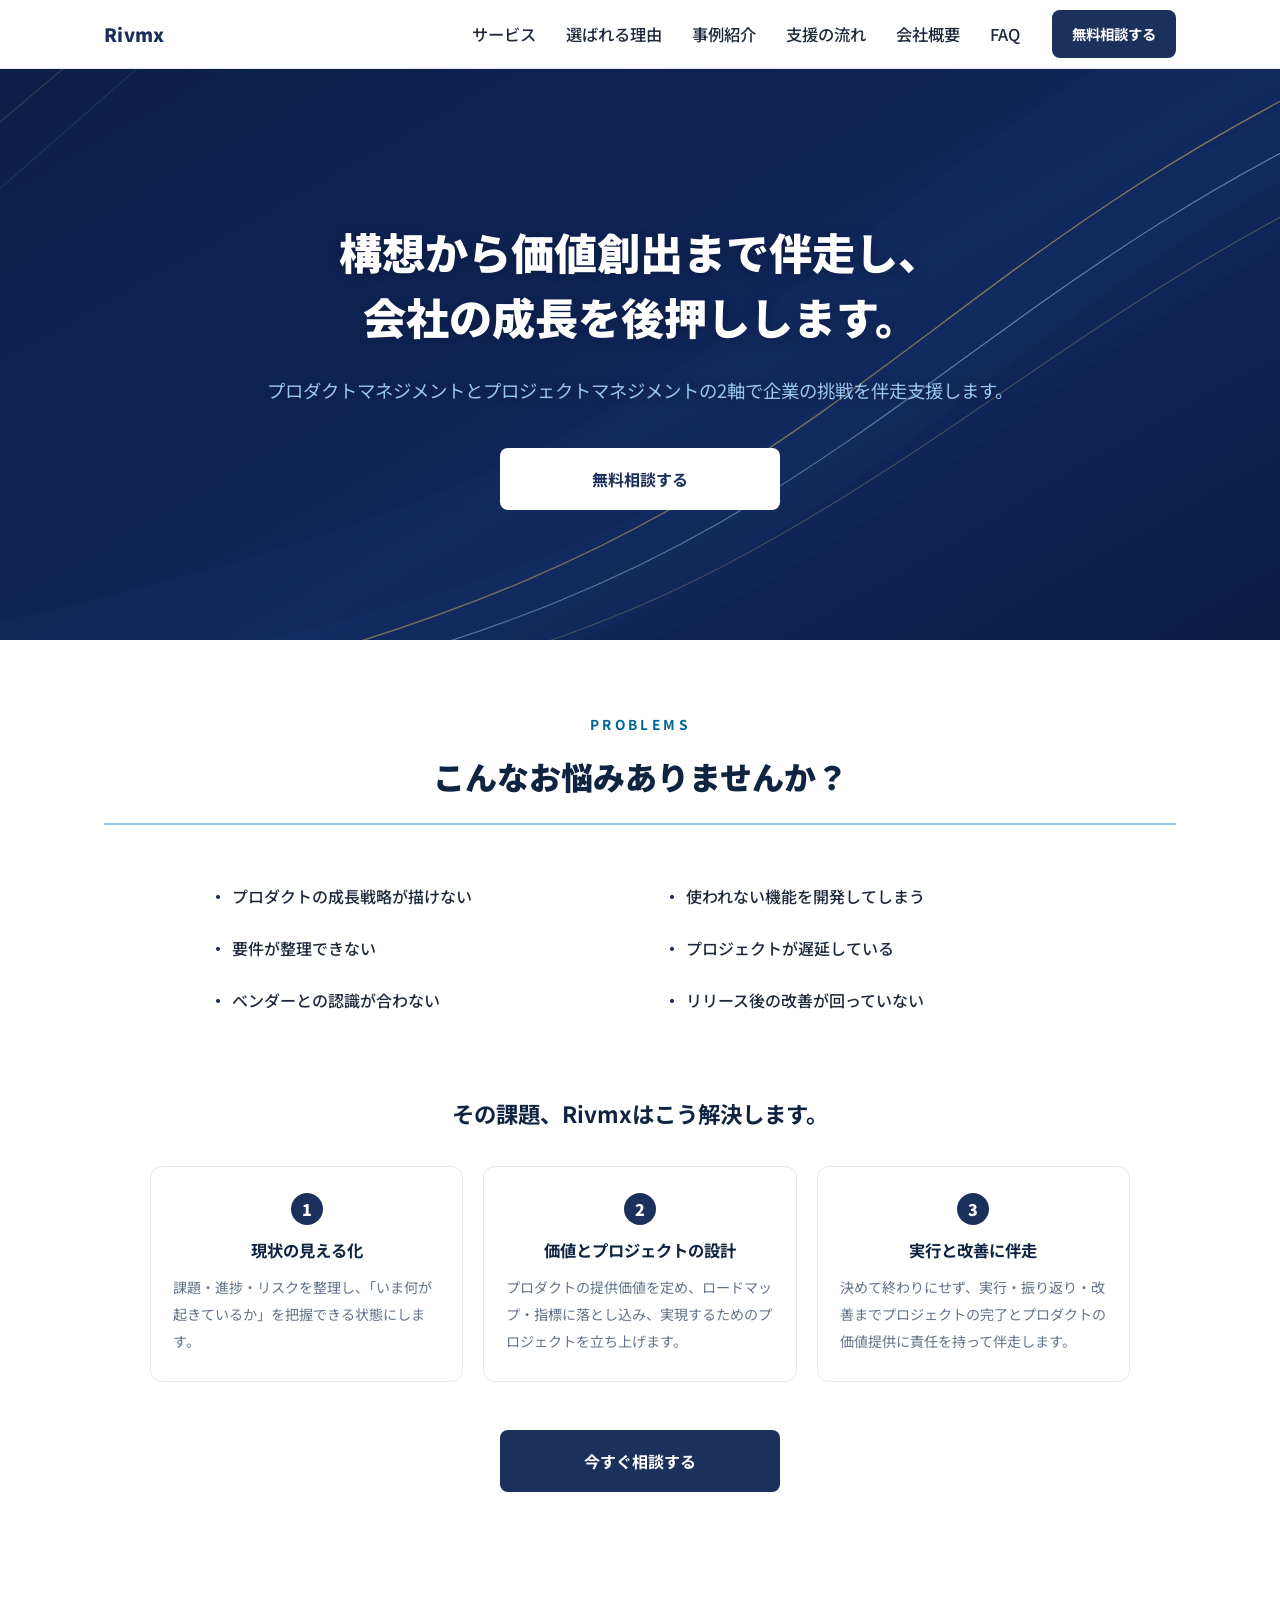
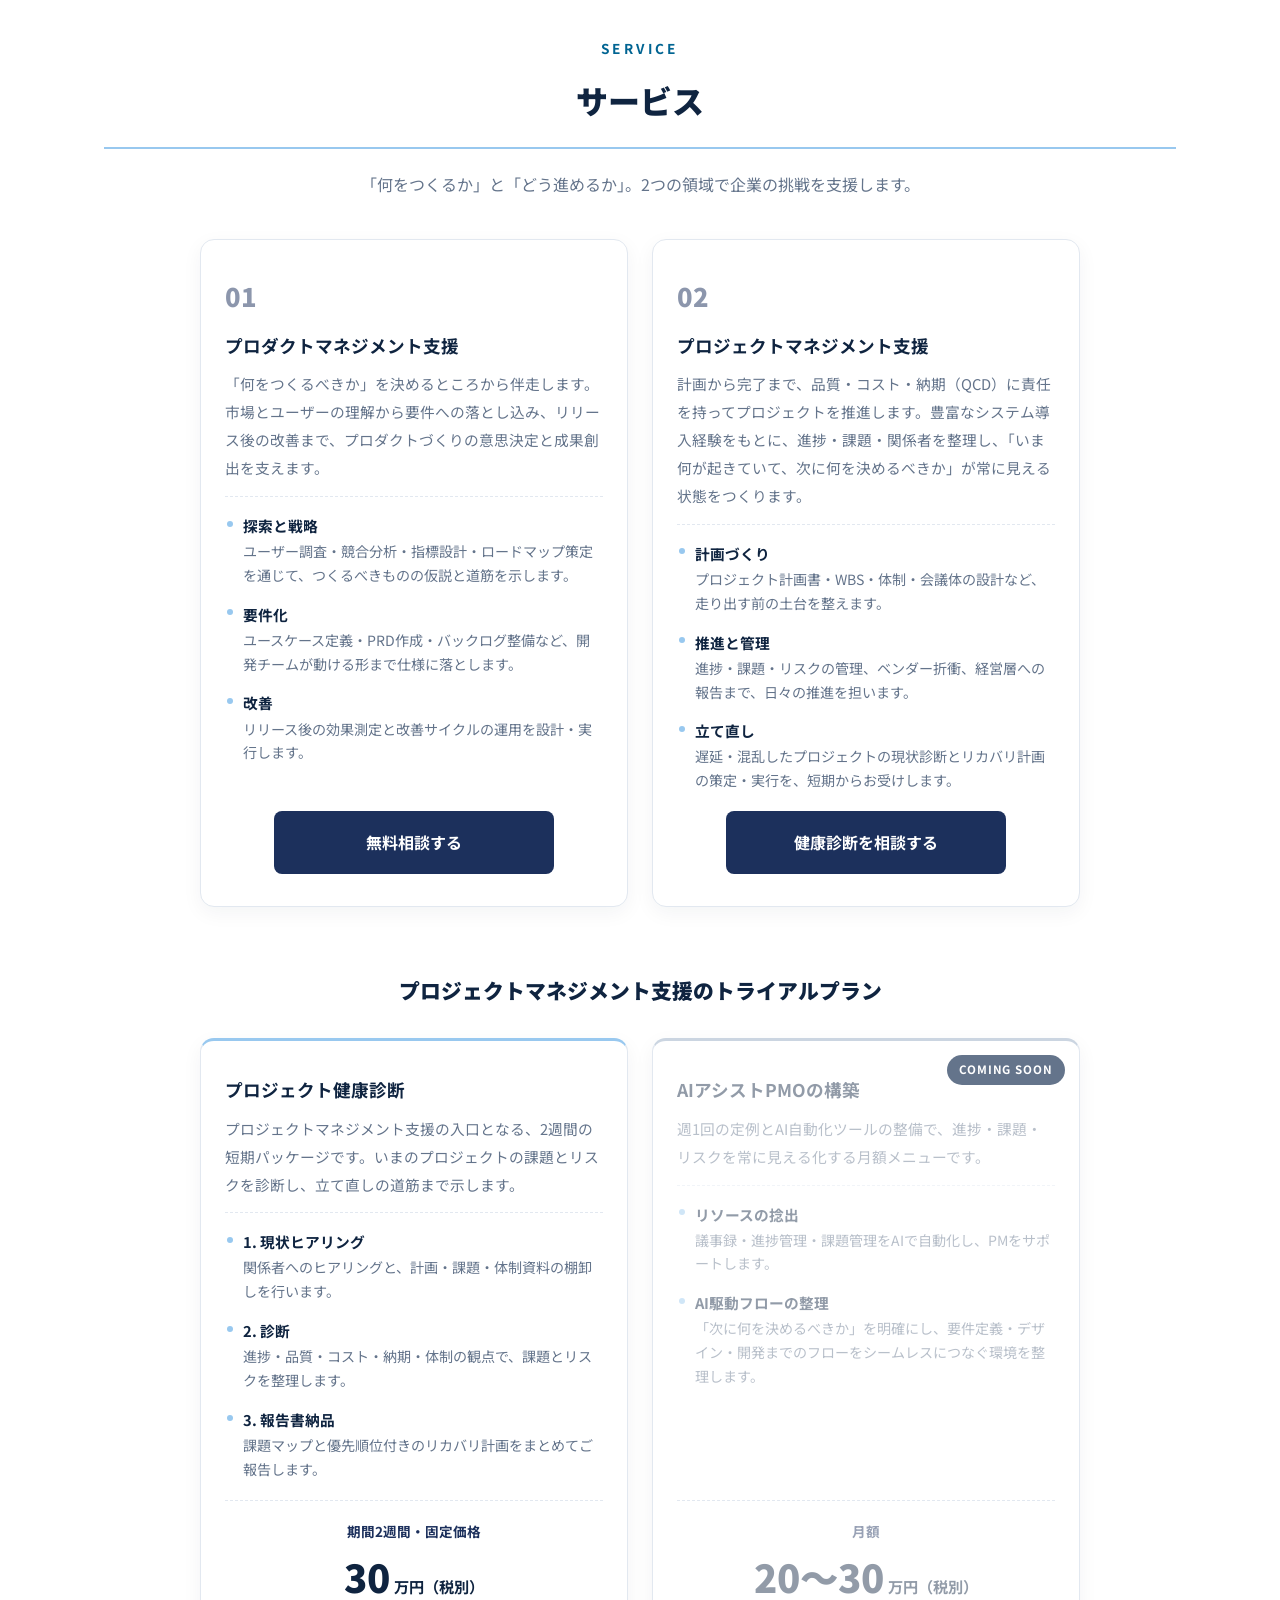
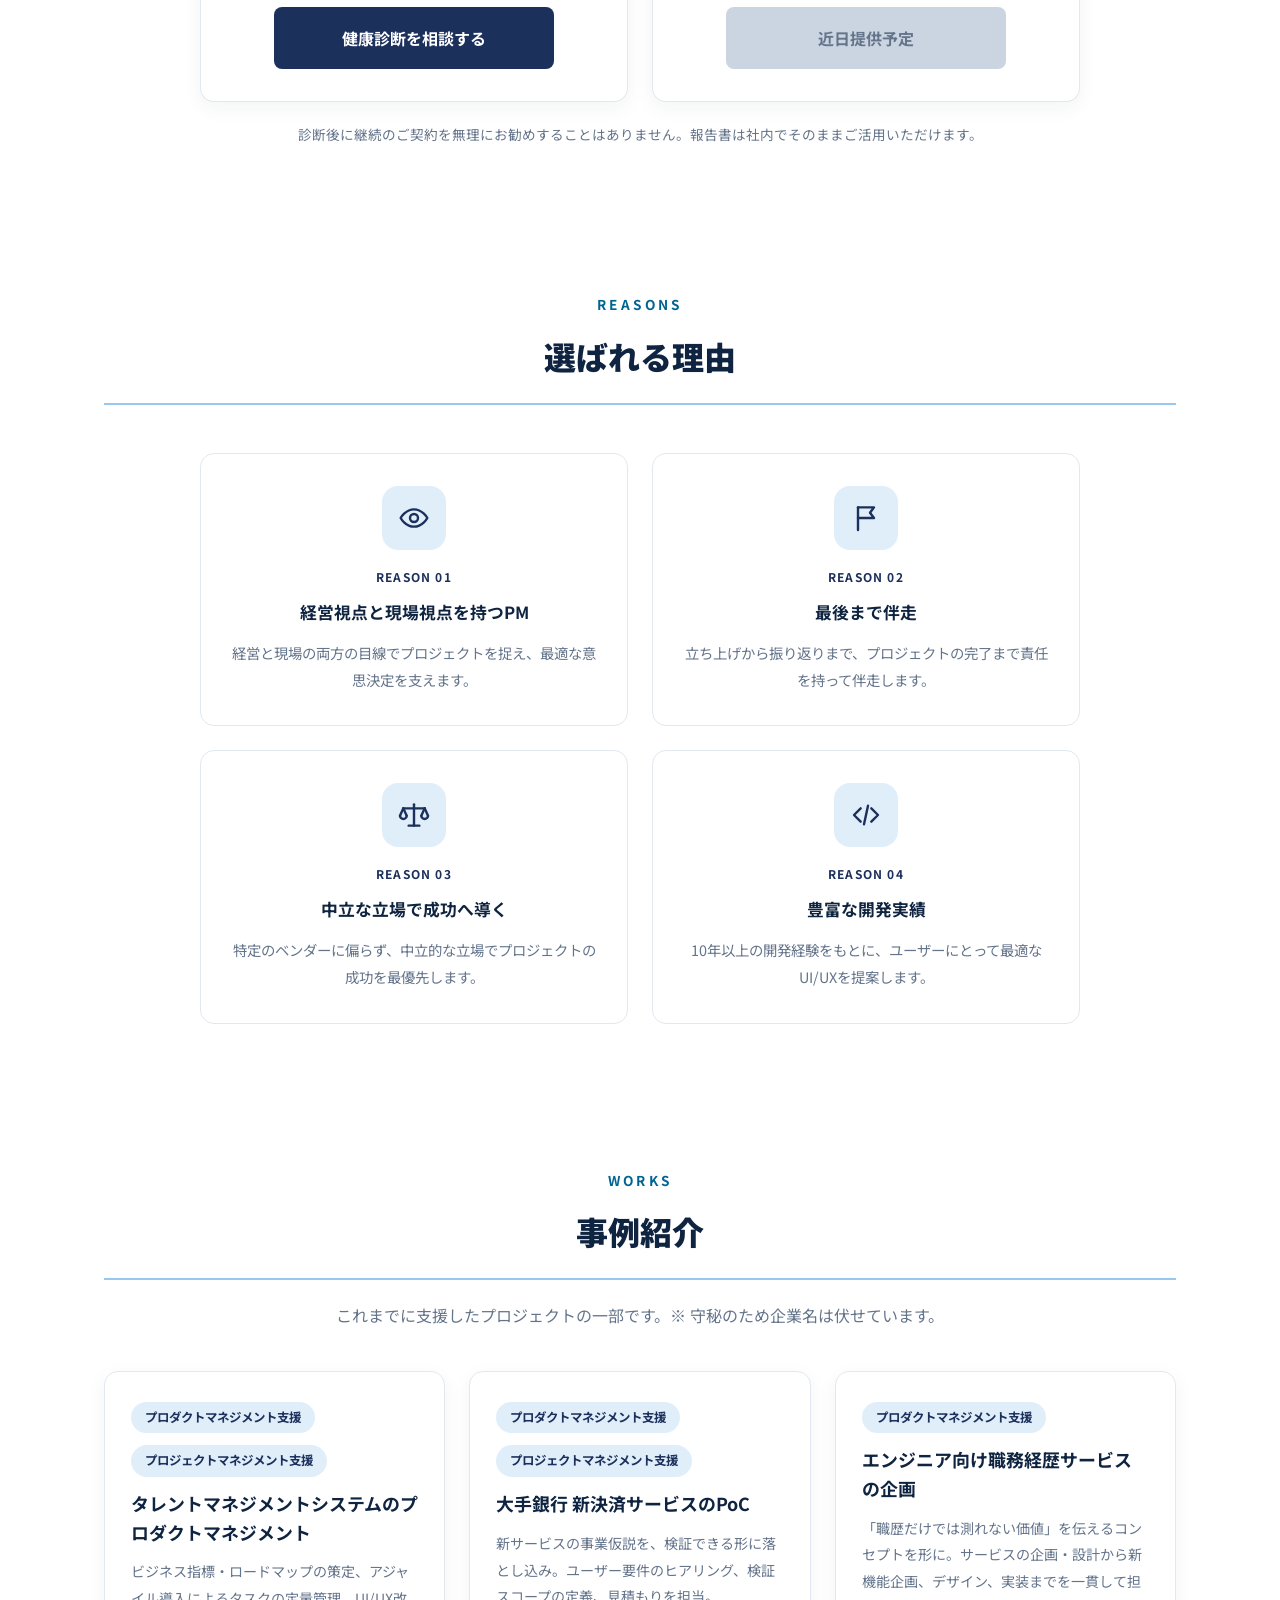
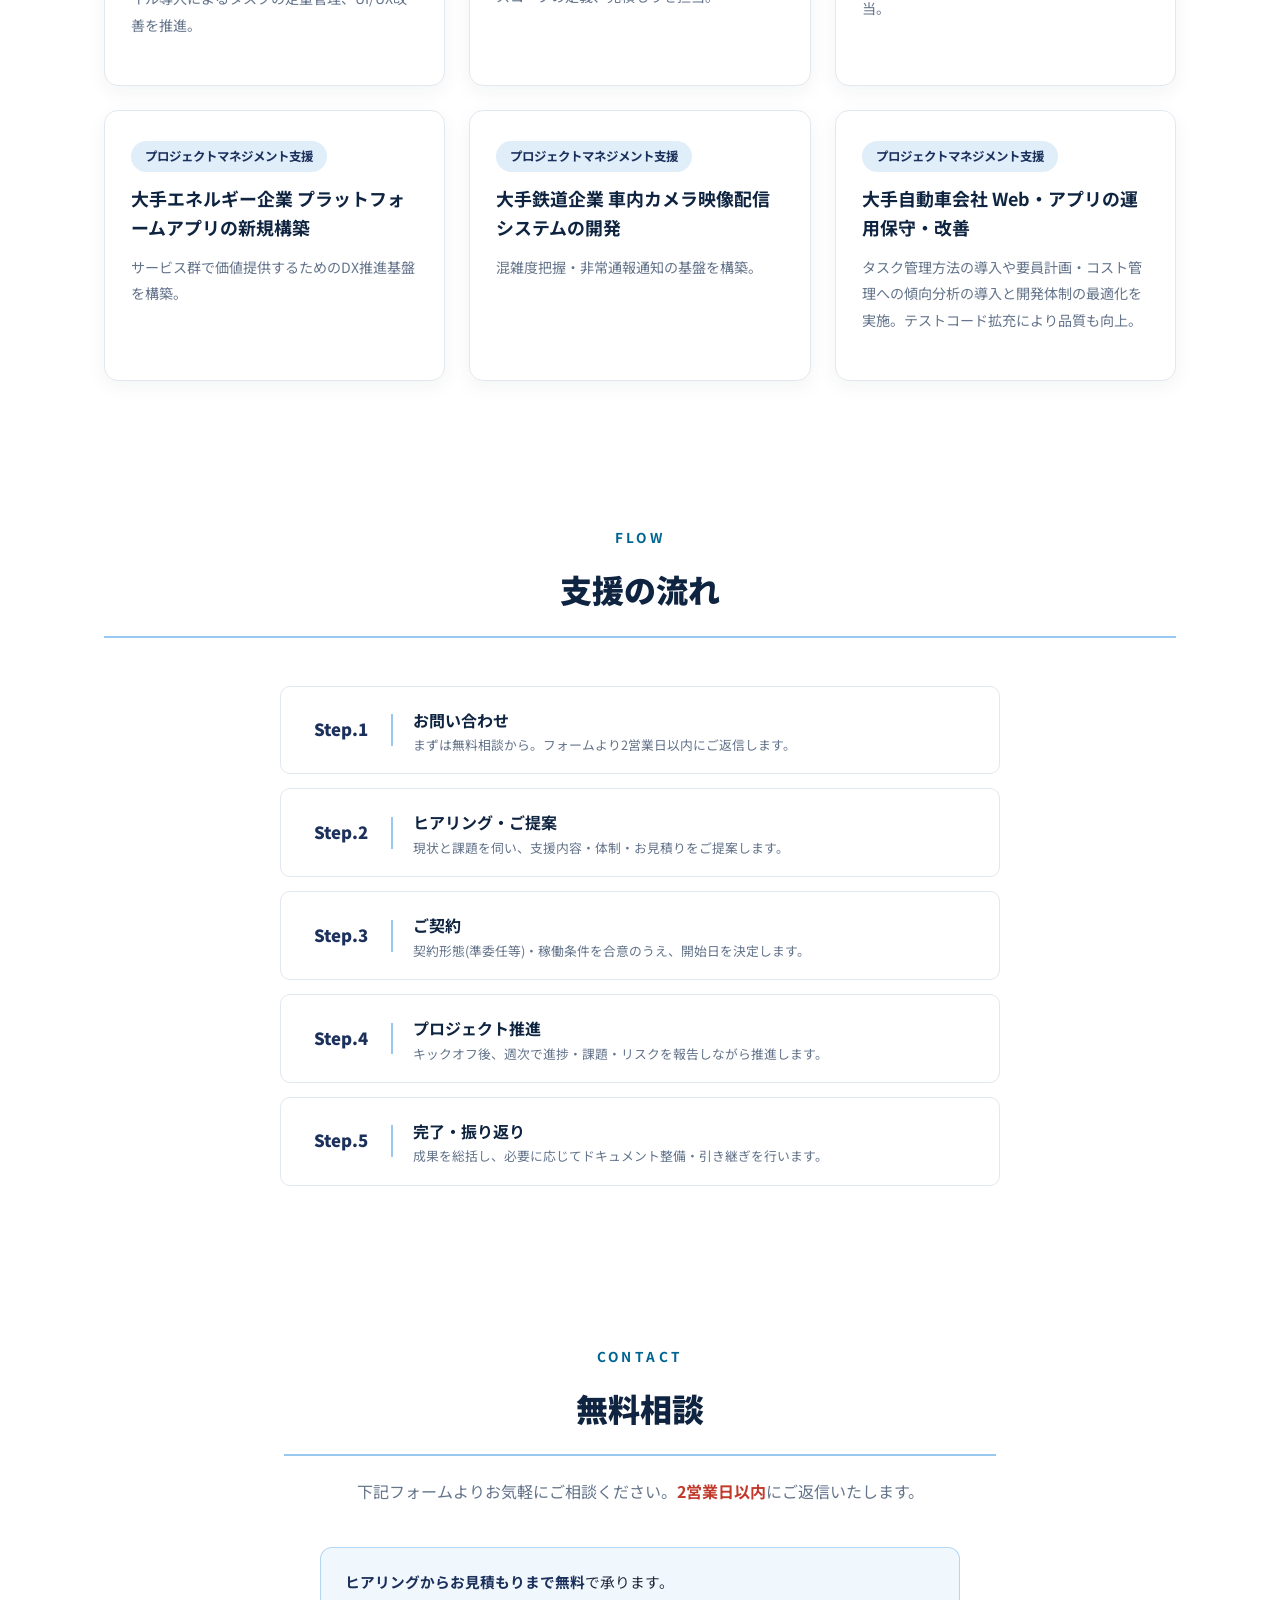
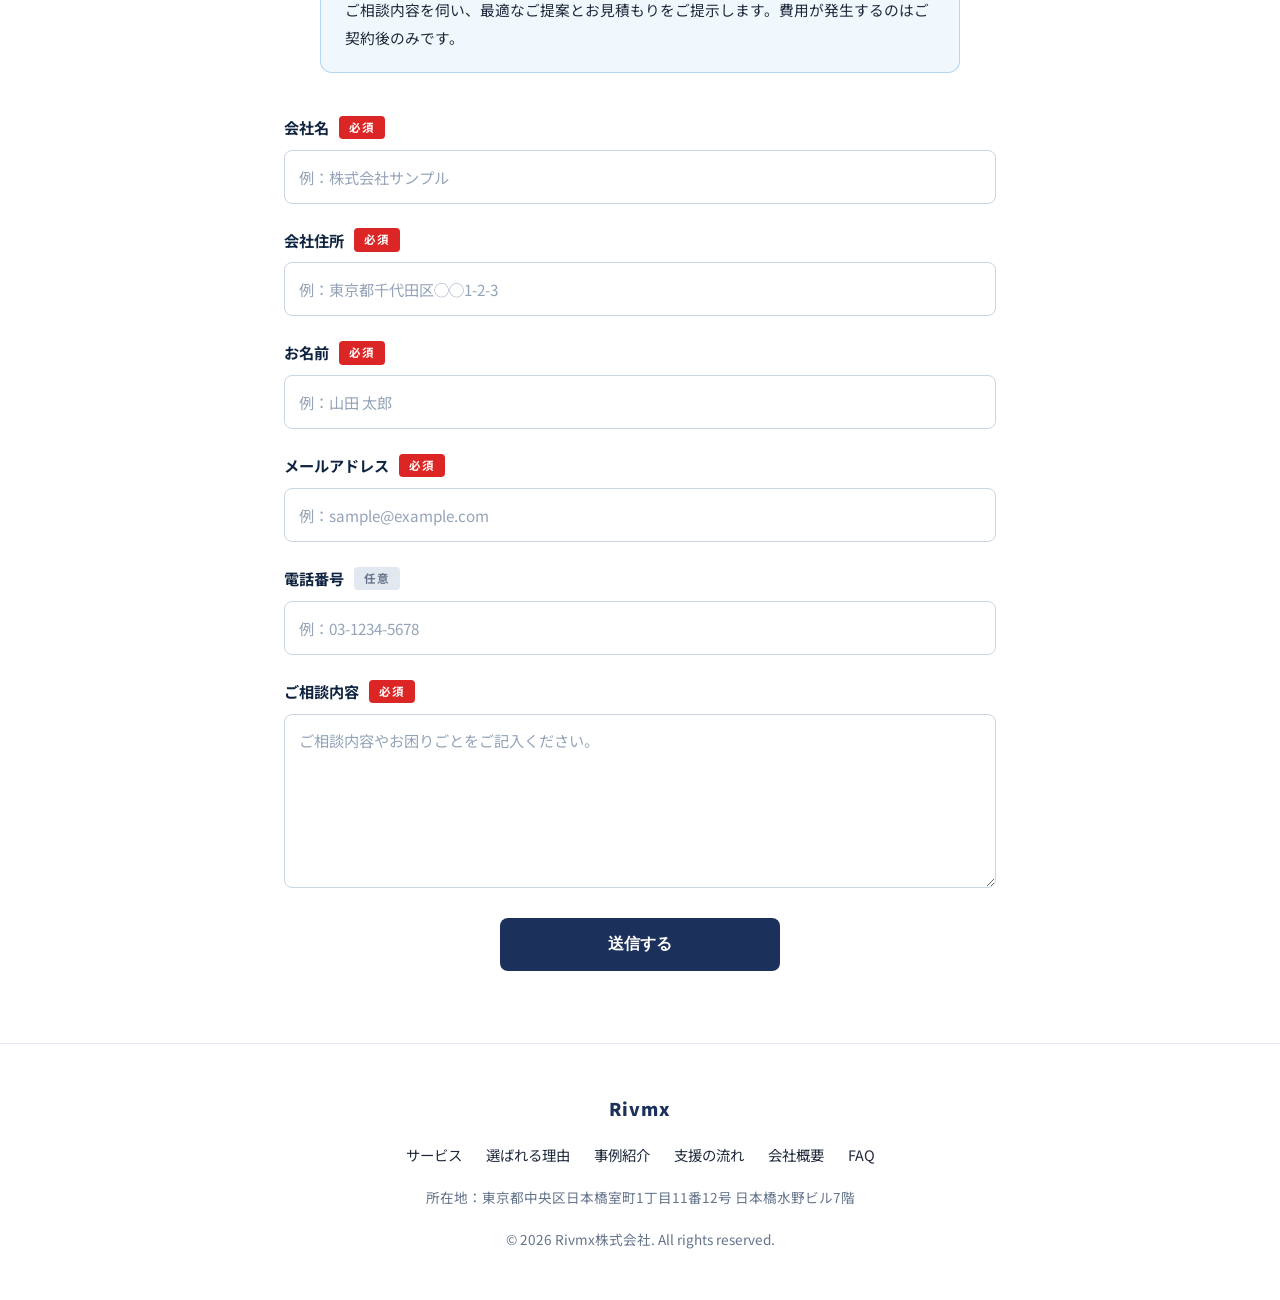
==== commit 999110b5: "会社概要にお問い合わせ(contact@rivmx.co.jp)を追加, 構造化データにemail登録 Co-Authored-By: Claude Fable 5 <noreply@anthropi" ====
--- a/index.html
+++ b/index.html
@@ -5,7 +5,7 @@
   <meta name="viewport" content="width=device-width, initial-scale=1.0" />
   <!-- ===== SEO ===== -->
   <title>Rivmx - プロダクトマネジメント・プロジェクトマネジメントの伴走支援</title>
-  <meta name="description" content="Rivmx（川田翔平）は、プロダクトマネジメントとプロジェクトマネジメントの2軸で企業を伴走支援。プロダクト戦略・要件定義・リリース後の改善から、計画づくり・推進管理・立て直しまで。ヒアリングからお見積もりまで無料です。" />
+  <meta name="description" content="Rivmx（リブエムエックス）は、プロダクトマネジメントとプロジェクトマネジメントの2軸で企業を伴走支援。プロダクト戦略・要件定義・リリース後の改善から、計画づくり・推進管理・立て直しまで。ヒアリングからお見積もりまで無料です。" />
   <link rel="canonical" href="https://rivmx.co.jp/" />
   <meta name="google-site-verification" content="xUj4yr0oeqQKcsliV6Xpa871Iz03kF10Er4moEQl4Zw" />
   <meta property="og:title" content="Rivmx" />
@@ -35,7 +35,6 @@
     "alternateName": "リブエムエックス株式会社",
     "description": "プロダクトマネジメントとプロジェクトマネジメントの2軸で、構想から価値創出まで伴走支援します。",
     "url": "https://rivmx.co.jp/",
-    "founder": { "@type": "Person", "name": "川田翔平" },
     "address": { "@type": "PostalAddress", "postalCode": "103-0022", "addressRegion": "東京都", "addressLocality": "中央区", "streetAddress": "日本橋室町1丁目11番12号 日本橋水野ビル7階", "addressCountry": "JP" },
     "areaServed": "JP",
     "knowsAbout": ["プロジェクトマネジメント", "プロダクトマネジメント", "PMO", "要件定義"],
@@ -91,14 +90,14 @@
       <p class="section__eyebrow reveal">PROBLEMS</p>
       <h2 class="section__title reveal">こんなお悩みありませんか？</h2>
       <div class="problem-grid">
-        <div class="problem-item reveal">何をつくるべきか決めきれない（指標が出せない）</div>
+        <div class="problem-item reveal">プロダクトの成長戦略が描けない</div>
+        <div class="problem-item reveal">使われない機能を開発してしまう</div>
         <div class="problem-item reveal">要件が整理できない</div>
-        <div class="problem-item reveal">社内にPMがいない</div>
         <div class="problem-item reveal">プロジェクトが遅延している</div>
         <div class="problem-item reveal">ベンダーとの認識が合わない</div>
         <div class="problem-item reveal">リリース後の改善が回っていない</div>
       </div>
-      <p class="problem__close reveal">その課題、Rivmxは<strong>こう解決</strong>します。</p>
+      <p class="problem__close reveal">その課題、Rivmxはこう解決します。</p>
       <div class="solution reveal">
         <div class="solution__item">
           <span class="solution__no">1</span>
@@ -107,13 +106,13 @@
         </div>
         <div class="solution__item">
           <span class="solution__no">2</span>
-          <h3 class="solution__title">NextActionの決定</h3>
-          <p class="solution__text">「次に何をするか」を決め、止まっていた意思決定を前に進めます。</p>
+          <h3 class="solution__title">価値とプロジェクトの設計</h3>
+          <p class="solution__text">プロダクトの提供価値を定め、ロードマップ・指標に落とし込み、実現するためのプロジェクトを立ち上げます。</p>
         </div>
         <div class="solution__item">
           <span class="solution__no">3</span>
           <h3 class="solution__title">実行と改善に伴走</h3>
-          <p class="solution__text">決めて終わりにせず、実行・振り返り・改善までプロジェクトの完了に責任を持って伴走します。</p>
+          <p class="solution__text">決めて終わりにせず、実行・振り返り・改善までプロジェクトの完了とプロダクトの価値提供に責任を持って伴走します。</p>
         </div>
       </div>
       <div class="section__cta reveal">
@@ -146,7 +145,7 @@
         <div class="card reveal">
           <div class="card__num">02</div>
           <h3 class="card__title">プロジェクトマネジメント支援</h3>
-          <p class="card__text">計画から完了まで、品質・コスト・納期（QCD）に責任を持ってプロジェクトを推進します。SIerでのシステム導入PM経験をもとに、進捗・課題・関係者を整理し、「いま何が起きていて、次に何を決めるべきか」が常に見える状態をつくります。</p>
+          <p class="card__text">計画から完了まで、品質・コスト・納期（QCD）に責任を持ってプロジェクトを推進します。豊富なシステム導入経験をもとに、進捗・課題・関係者を整理し、「いま何が起きていて、次に何を決めるべきか」が常に見える状態をつくります。</p>
           <ul class="card__list card__list--detail">
             <li><strong>計画づくり</strong>プロジェクト計画書・WBS・体制・会議体の設計など、走り出す前の土台を整えます。</li>
             <li><strong>推進と管理</strong>進捗・課題・リスクの管理、ベンダー折衝、経営層への報告まで、日々の推進を担います。</li>
--- a/style.css
+++ b/style.css
@@ -148,13 +148,11 @@
   max-width: 860px; margin: 0 auto;
 }
 .problem-item {
-  position: relative; padding: 8px 0 8px 34px; font-weight: 500; color: var(--text);
+  position: relative; padding: 8px 0 8px 22px; font-weight: 500; color: var(--text);
 }
 .problem-item::before {
-  content: "!"; position: absolute; left: 2px; top: 13px;
-  width: 22px; height: 22px; border-radius: 50%;
-  background: var(--blue); color: #fff;
-  font-weight: 900; font-size: .9rem; line-height: 22px; text-align: center;
+  content: "・"; position: absolute; left: 0; top: 8px;
+  color: var(--blue); font-weight: 700;
 }
 .problem__close { text-align: center; font-size: 1.4rem; font-weight: 700; color: var(--navy); margin-top: 68px; }
 .problem__close strong { color: var(--blue); }
@@ -304,6 +302,8 @@
 .company-dl > div { display: grid; grid-template-columns: 200px 1fr; border-bottom: 1px solid var(--border); }
 .company-dl dt { padding: 18px 20px; background: var(--light); font-weight: 700; color: var(--navy); }
 .company-dl dd { padding: 18px 24px; color: var(--text); min-height: 60px; }
+.company-dl dd a { color: var(--blue); text-decoration: underline; text-underline-offset: 3px; }
+.company-dl dd a:hover { color: var(--blue-dark); }
 
 /* =========================================================
    FAQ
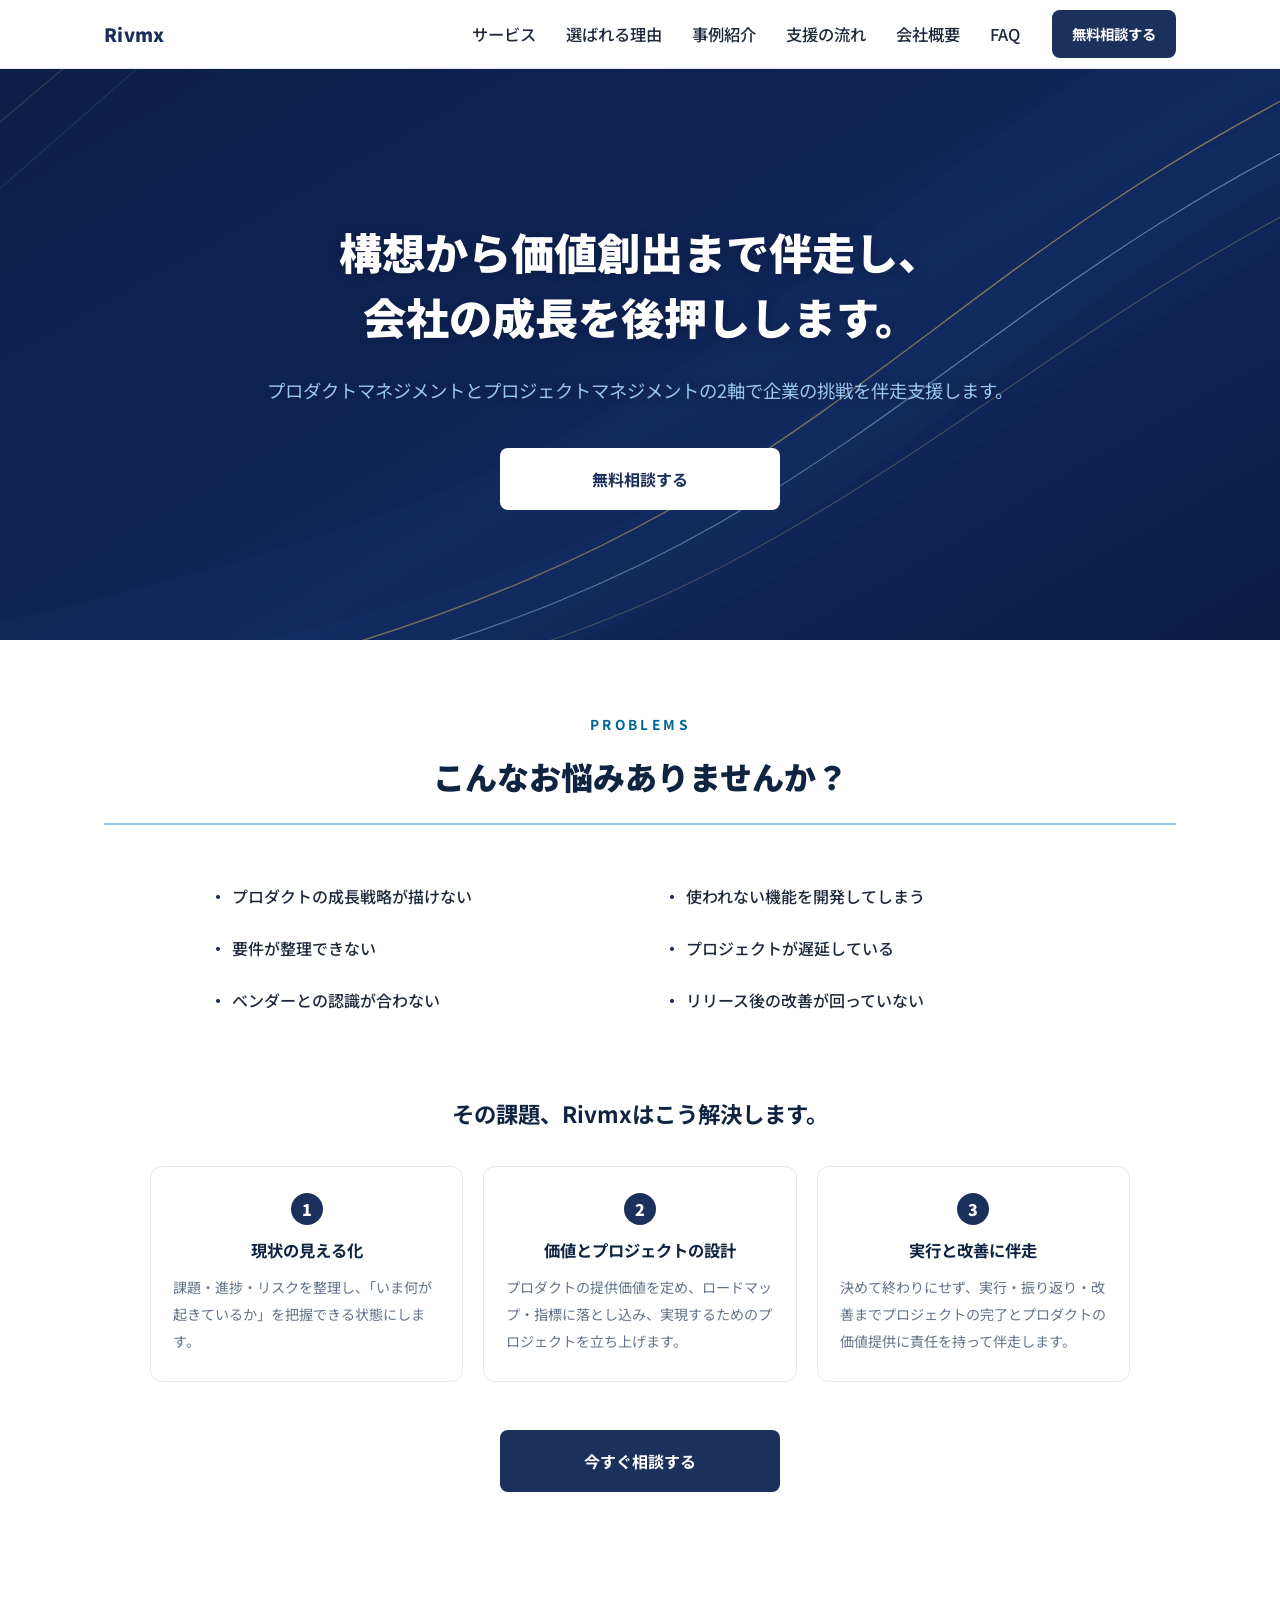
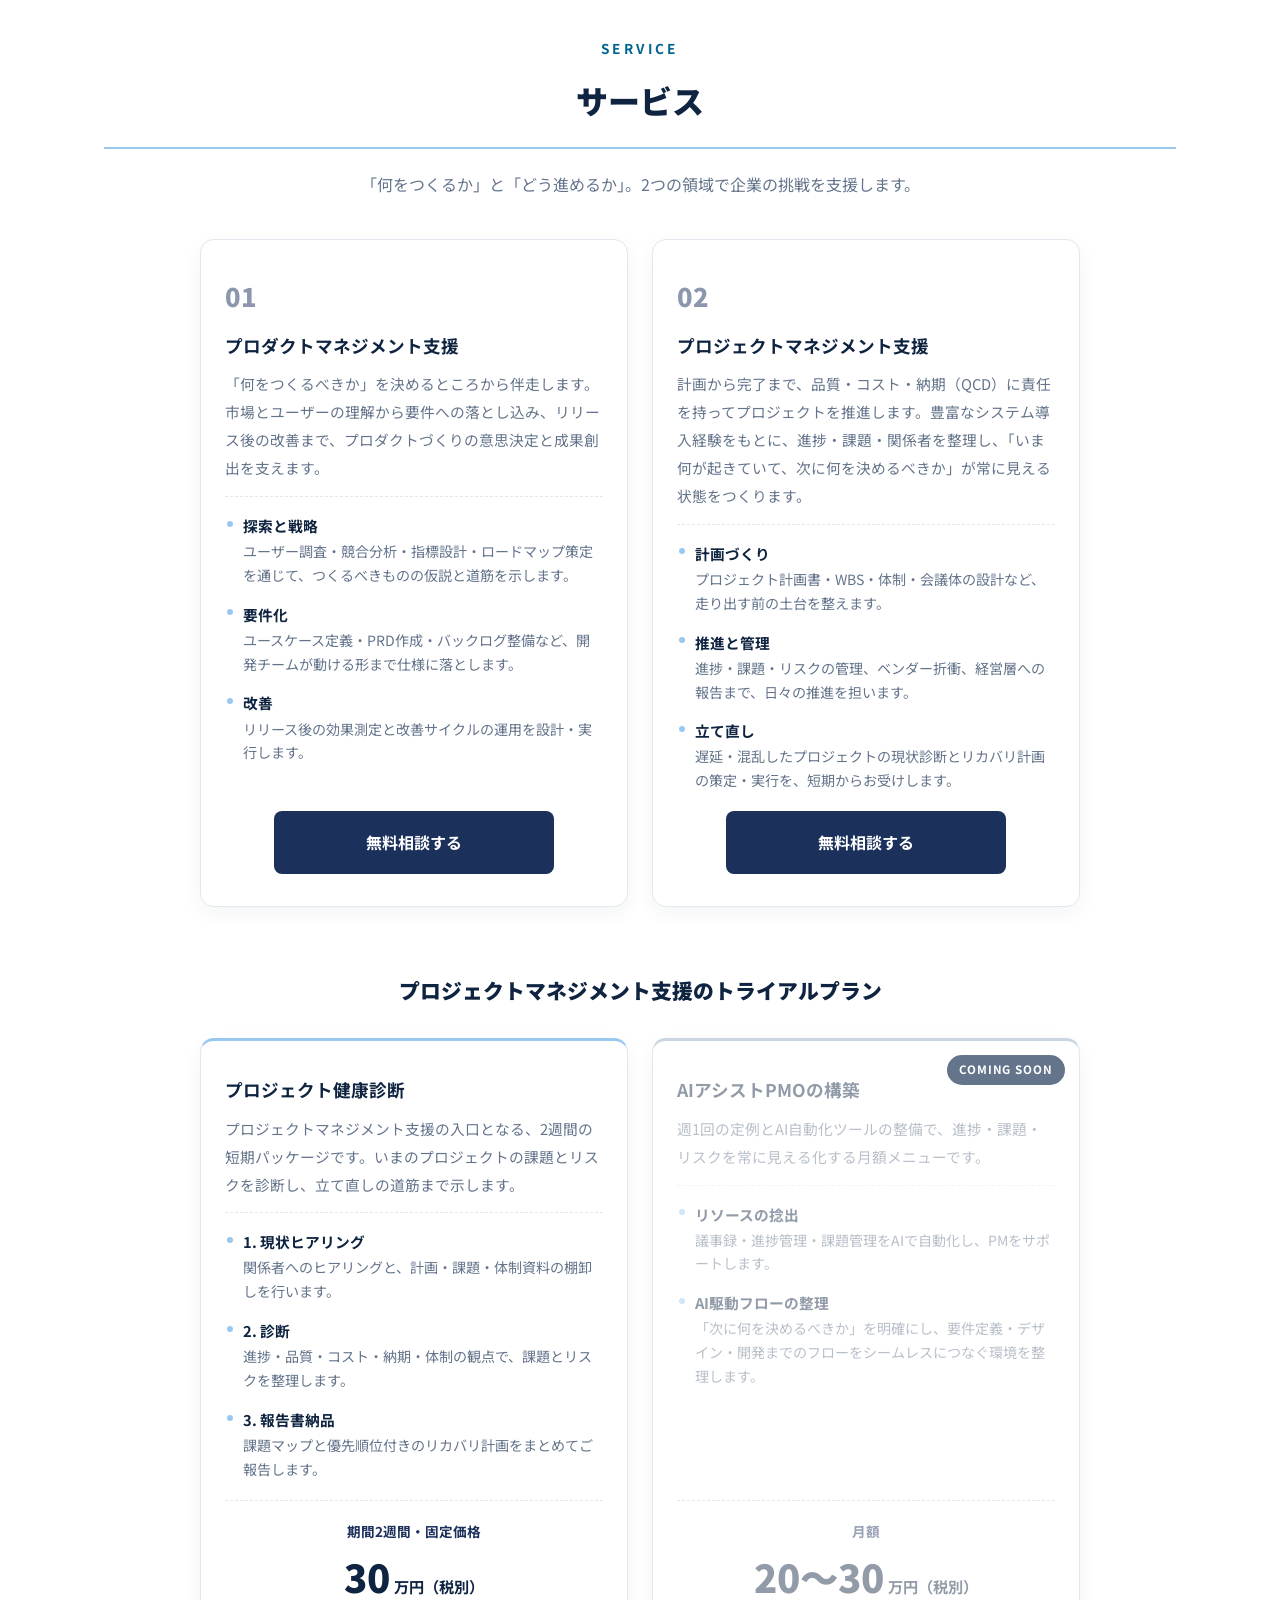
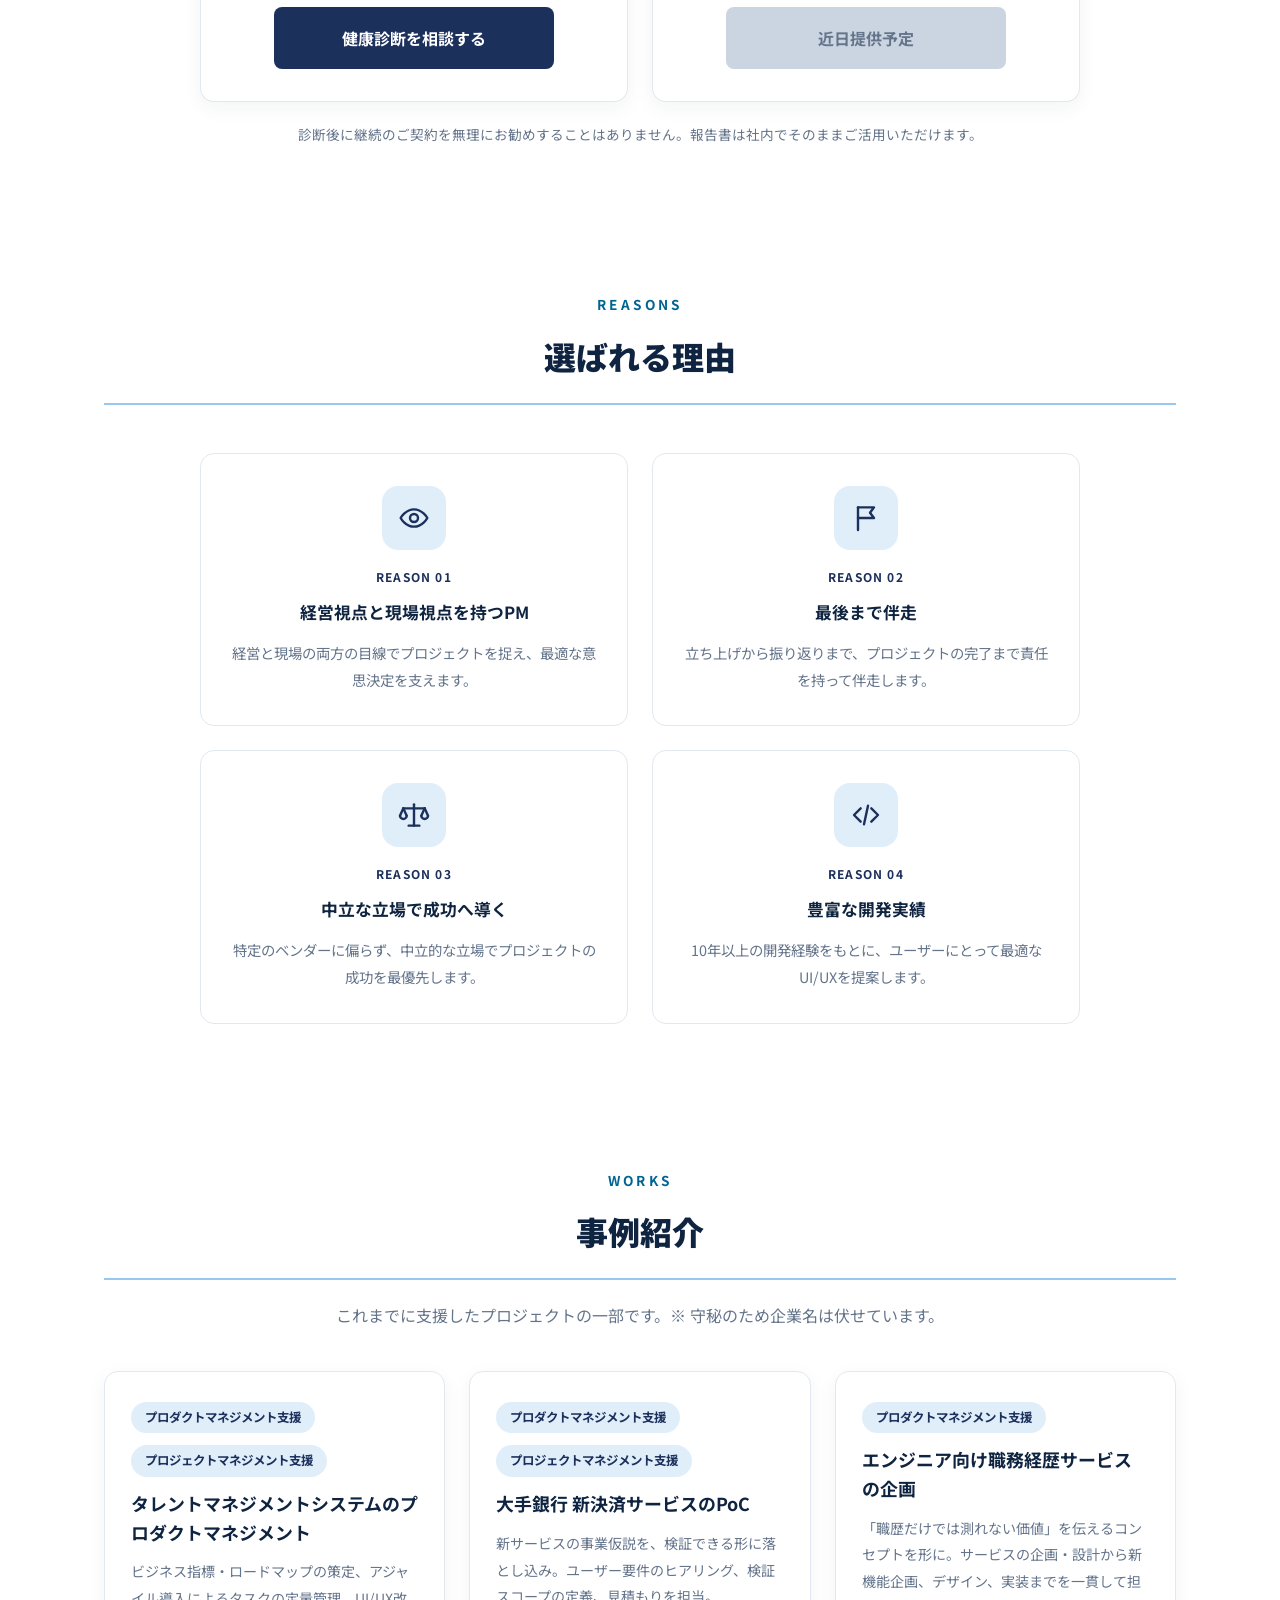
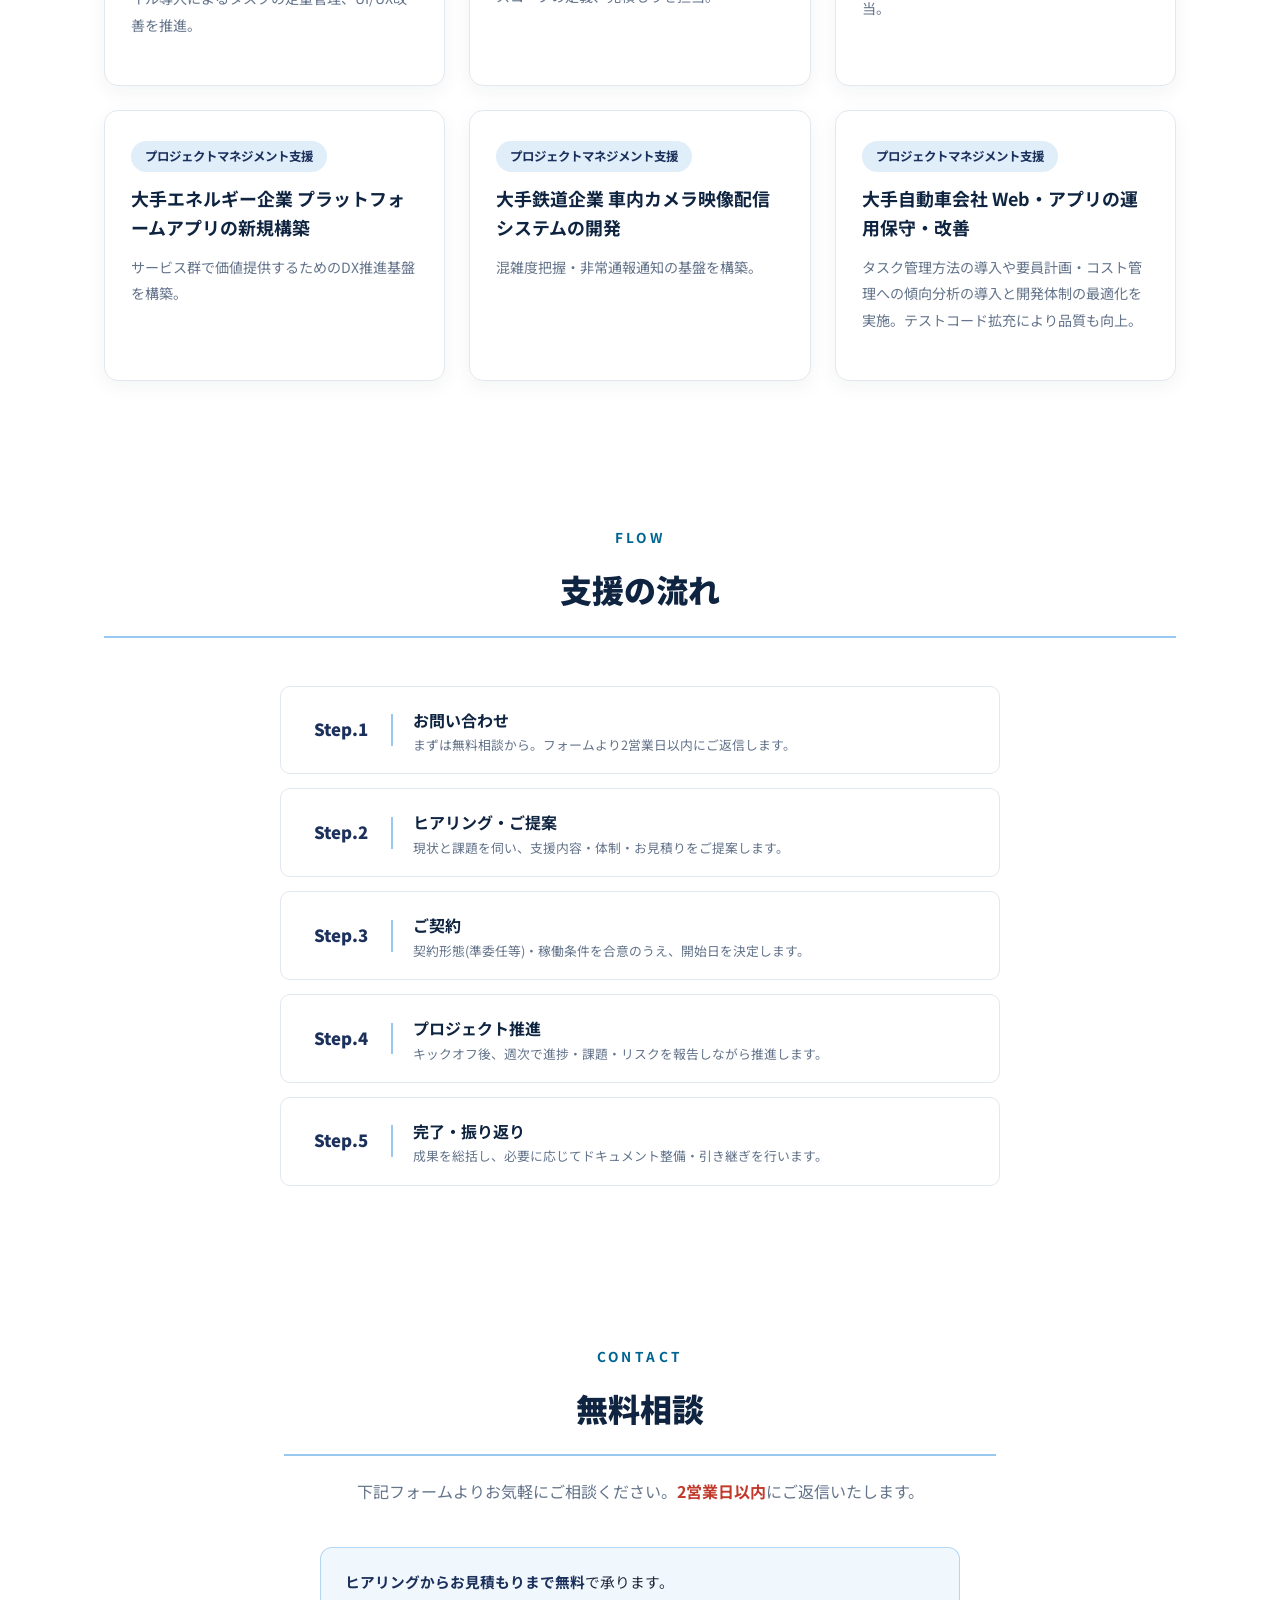
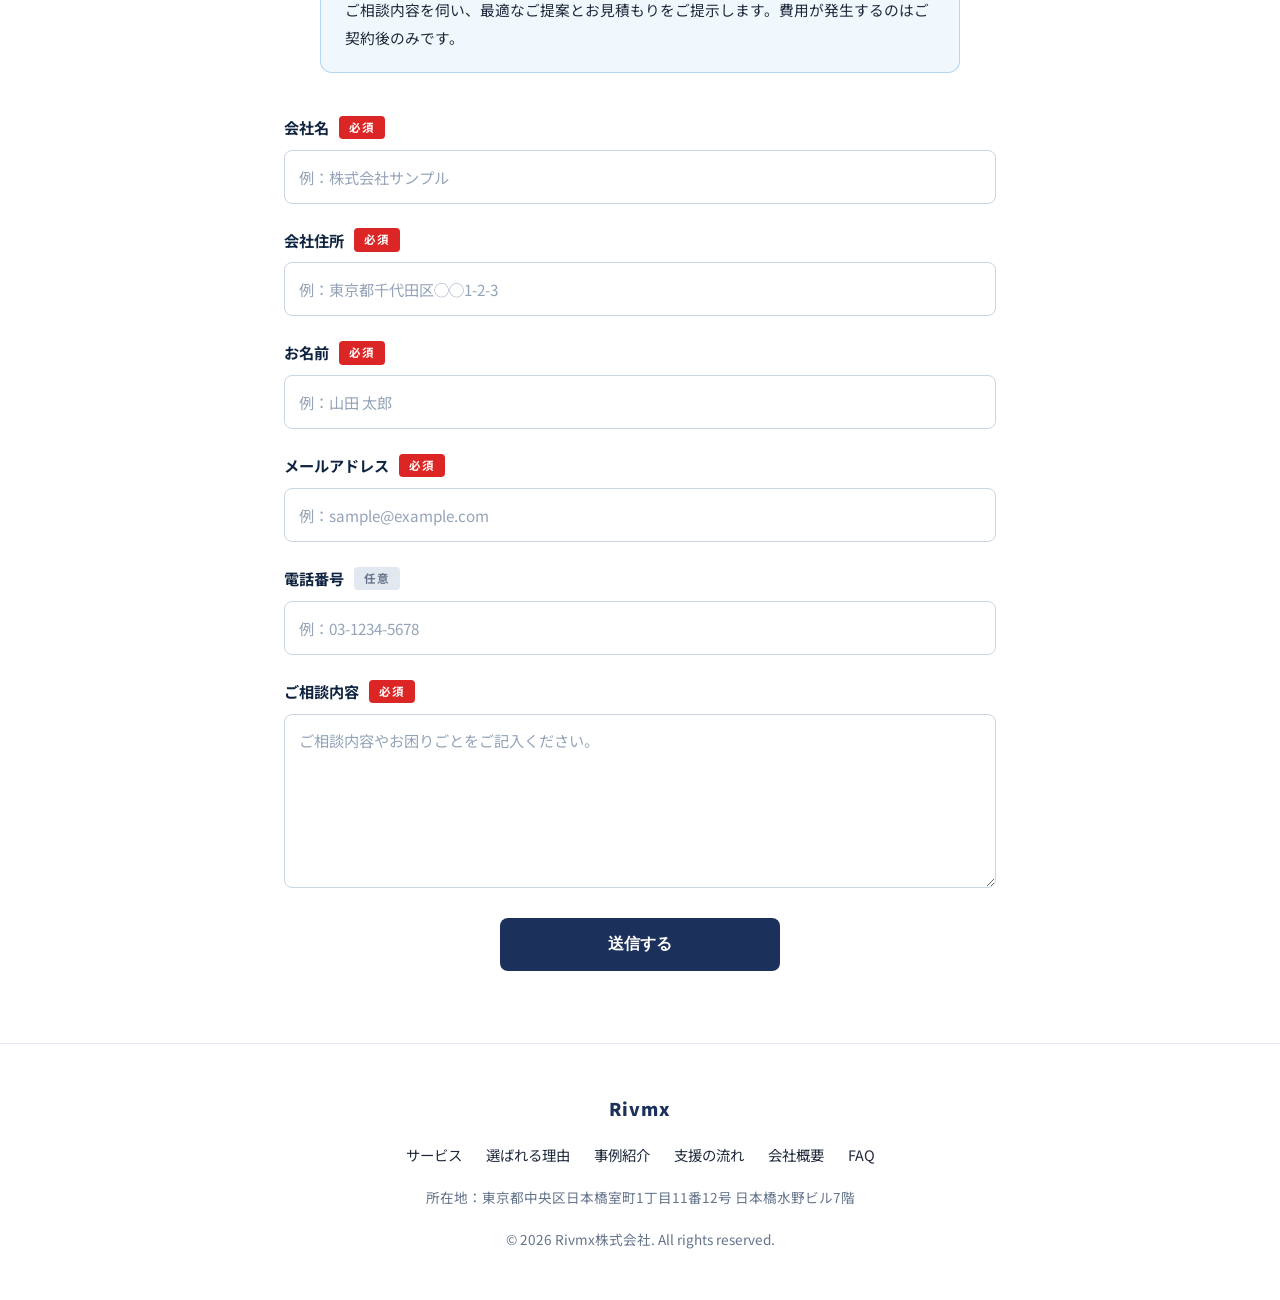
==== commit c003ec34: "PjM支援カードのボタンを「無料相談する」に修正(健康診断ボタンはトライアルプラン側に一本化) Co-Authored-By: Claude Fable 5 <noreply@anthropic.co" ====
--- a/index.html
+++ b/index.html
@@ -152,7 +152,7 @@
             <li><strong>立て直し</strong>遅延・混乱したプロジェクトの現状診断とリカバリ計画の策定・実行を、短期からお受けします。</li>
           </ul>
           <div class="card__cta">
-            <a href="#contact" class="btn btn--primary" data-inquiry="プロジェクト健康診断">健康診断を相談する</a>
+            <a href="#contact" class="btn btn--primary">無料相談する</a>
           </div>
         </div>
       </div>
--- a/style.css
+++ b/style.css
@@ -302,7 +302,7 @@
 .company-dl > div { display: grid; grid-template-columns: 200px 1fr; border-bottom: 1px solid var(--border); }
 .company-dl dt { padding: 18px 20px; background: var(--light); font-weight: 700; color: var(--navy); }
 .company-dl dd { padding: 18px 24px; color: var(--text); min-height: 60px; }
-.company-dl dd a { color: var(--blue); text-decoration: underline; text-underline-offset: 3px; }
+.company-dl dd a { color: var(--blue); text-decoration: none; }
 .company-dl dd a:hover { color: var(--blue-dark); }
 
 /* =========================================================
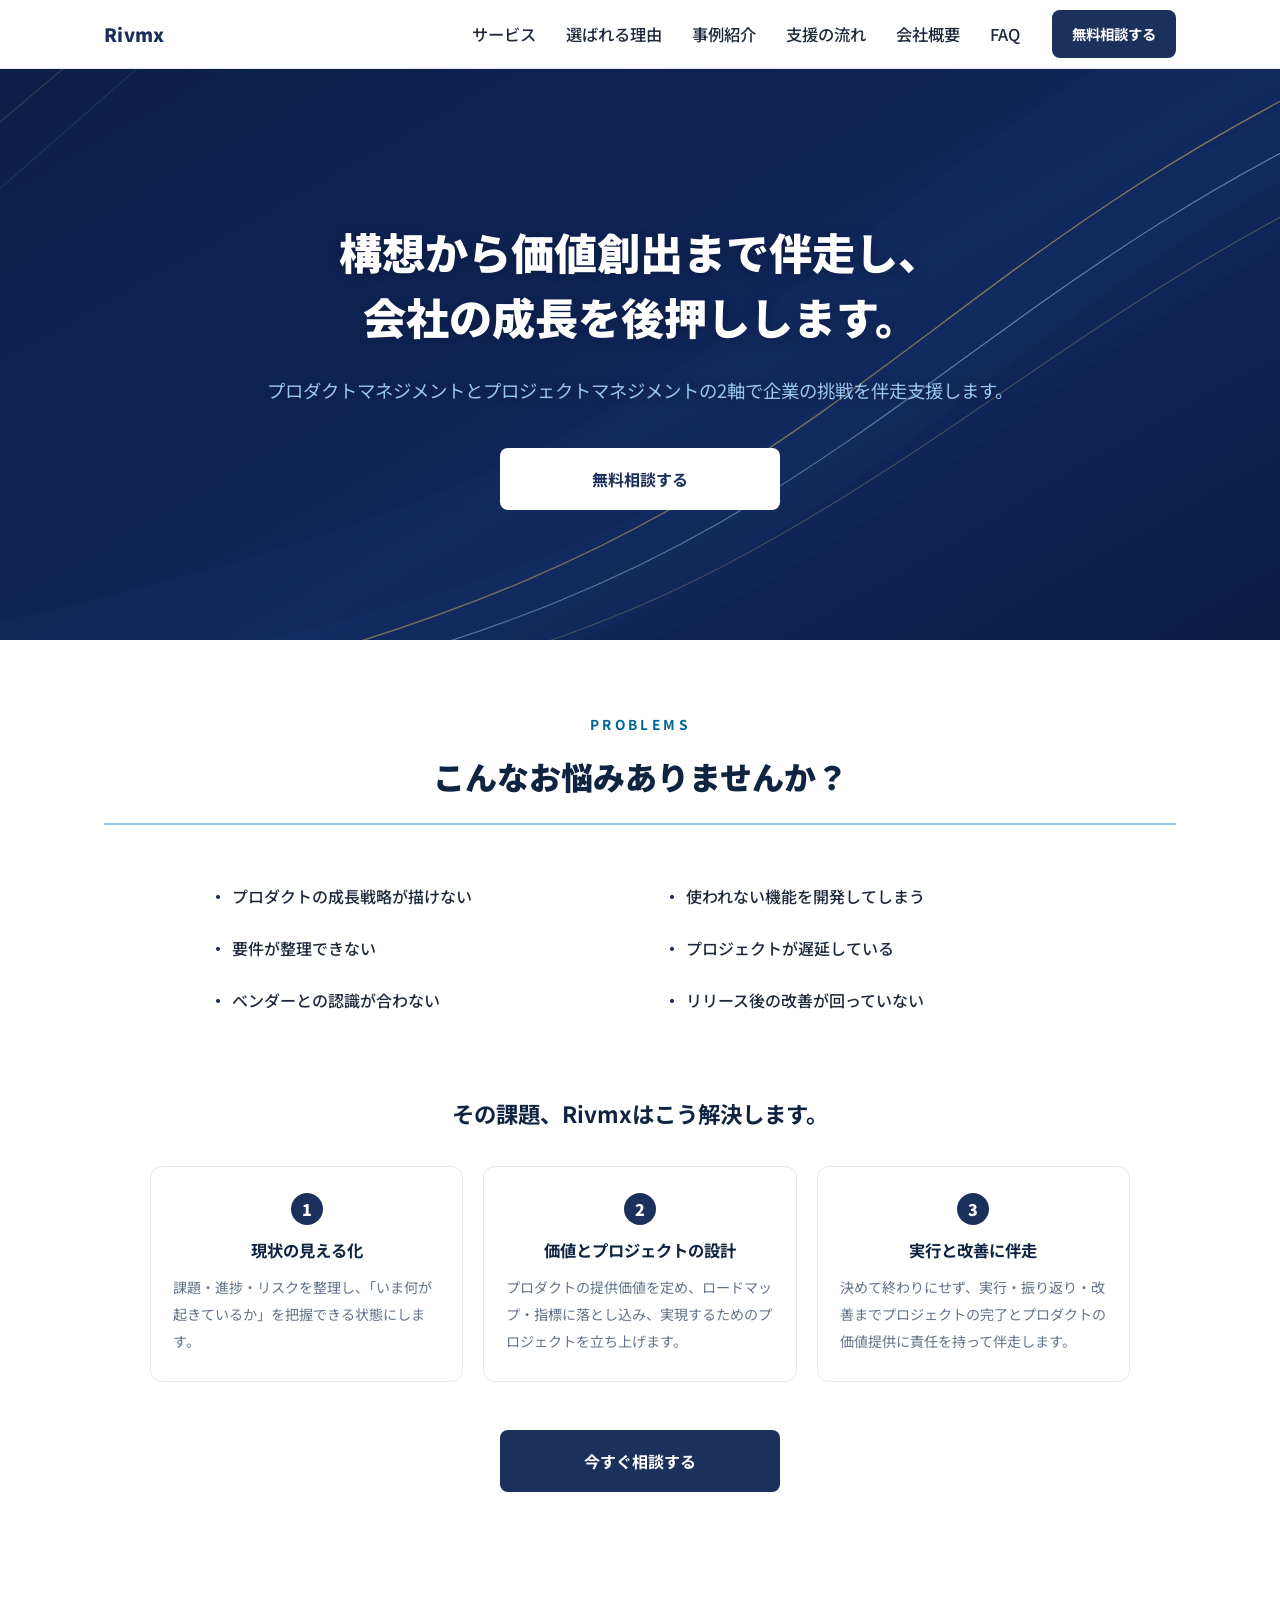
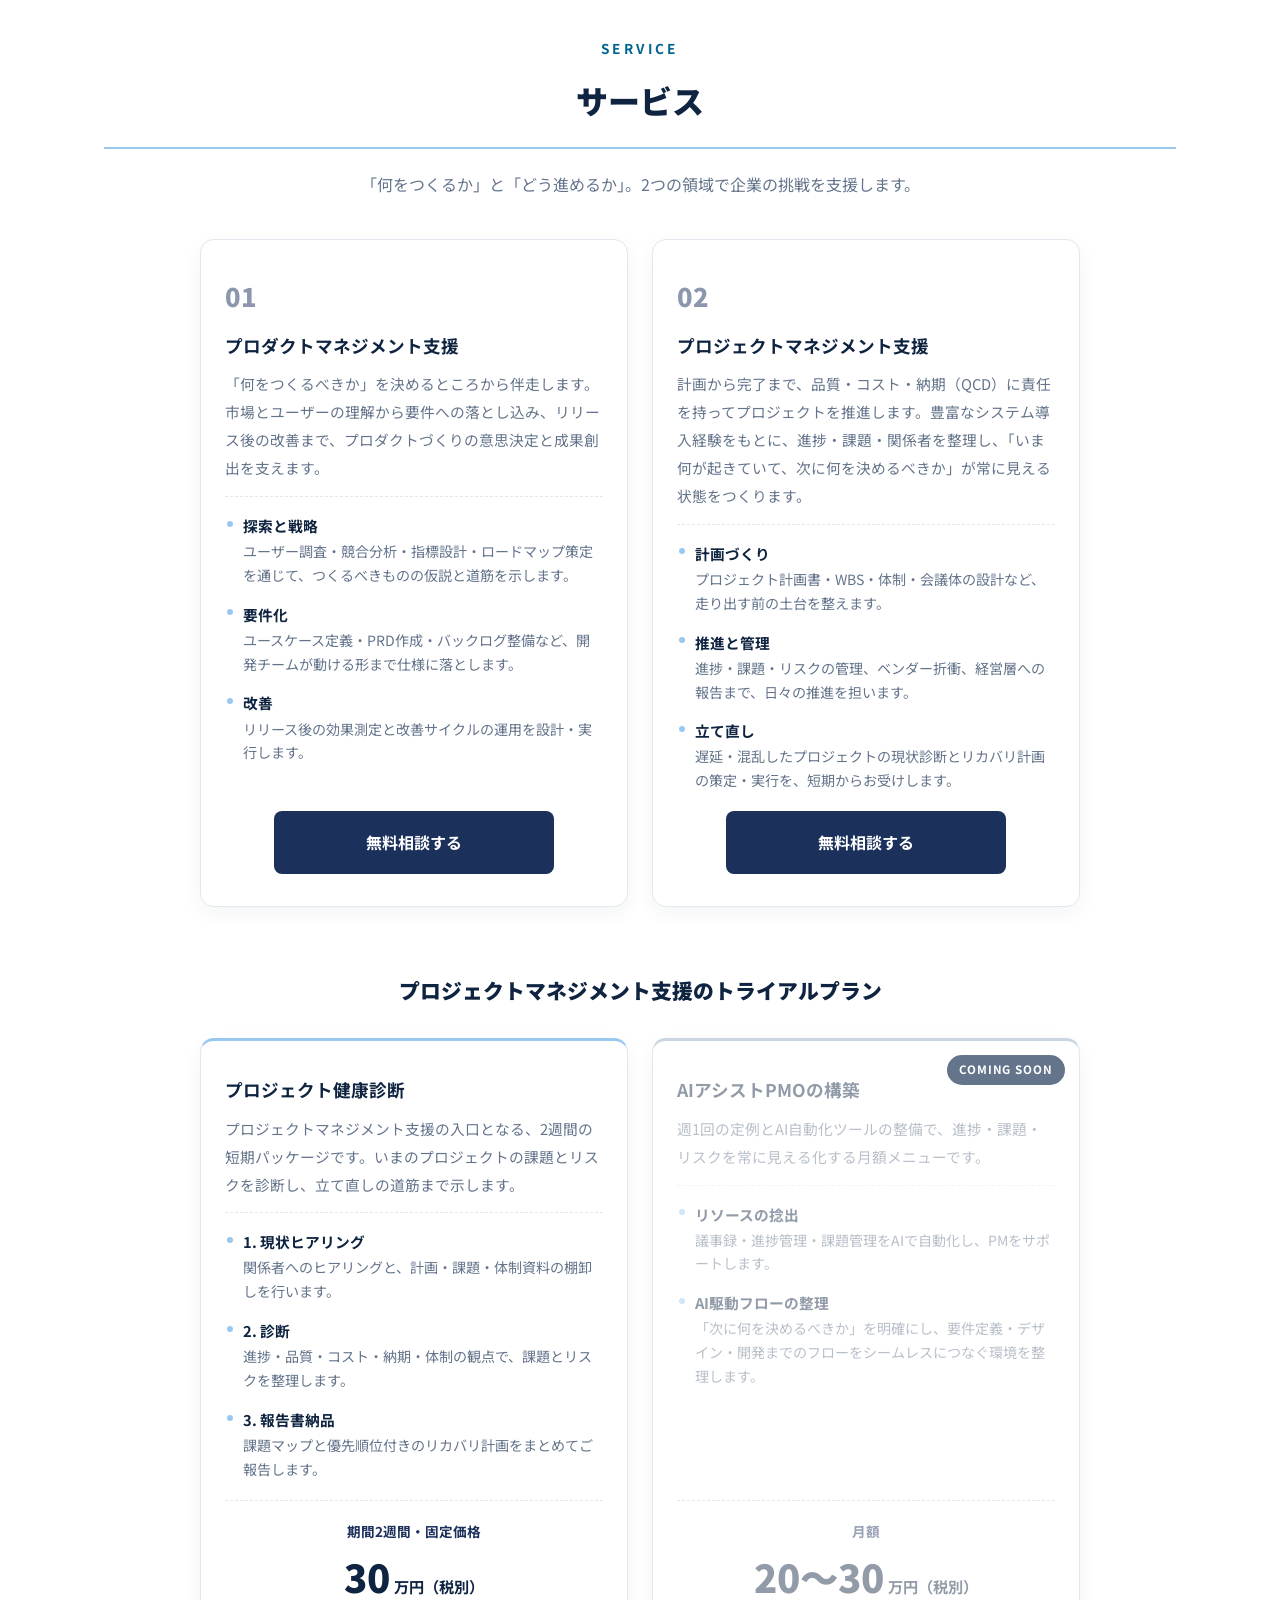
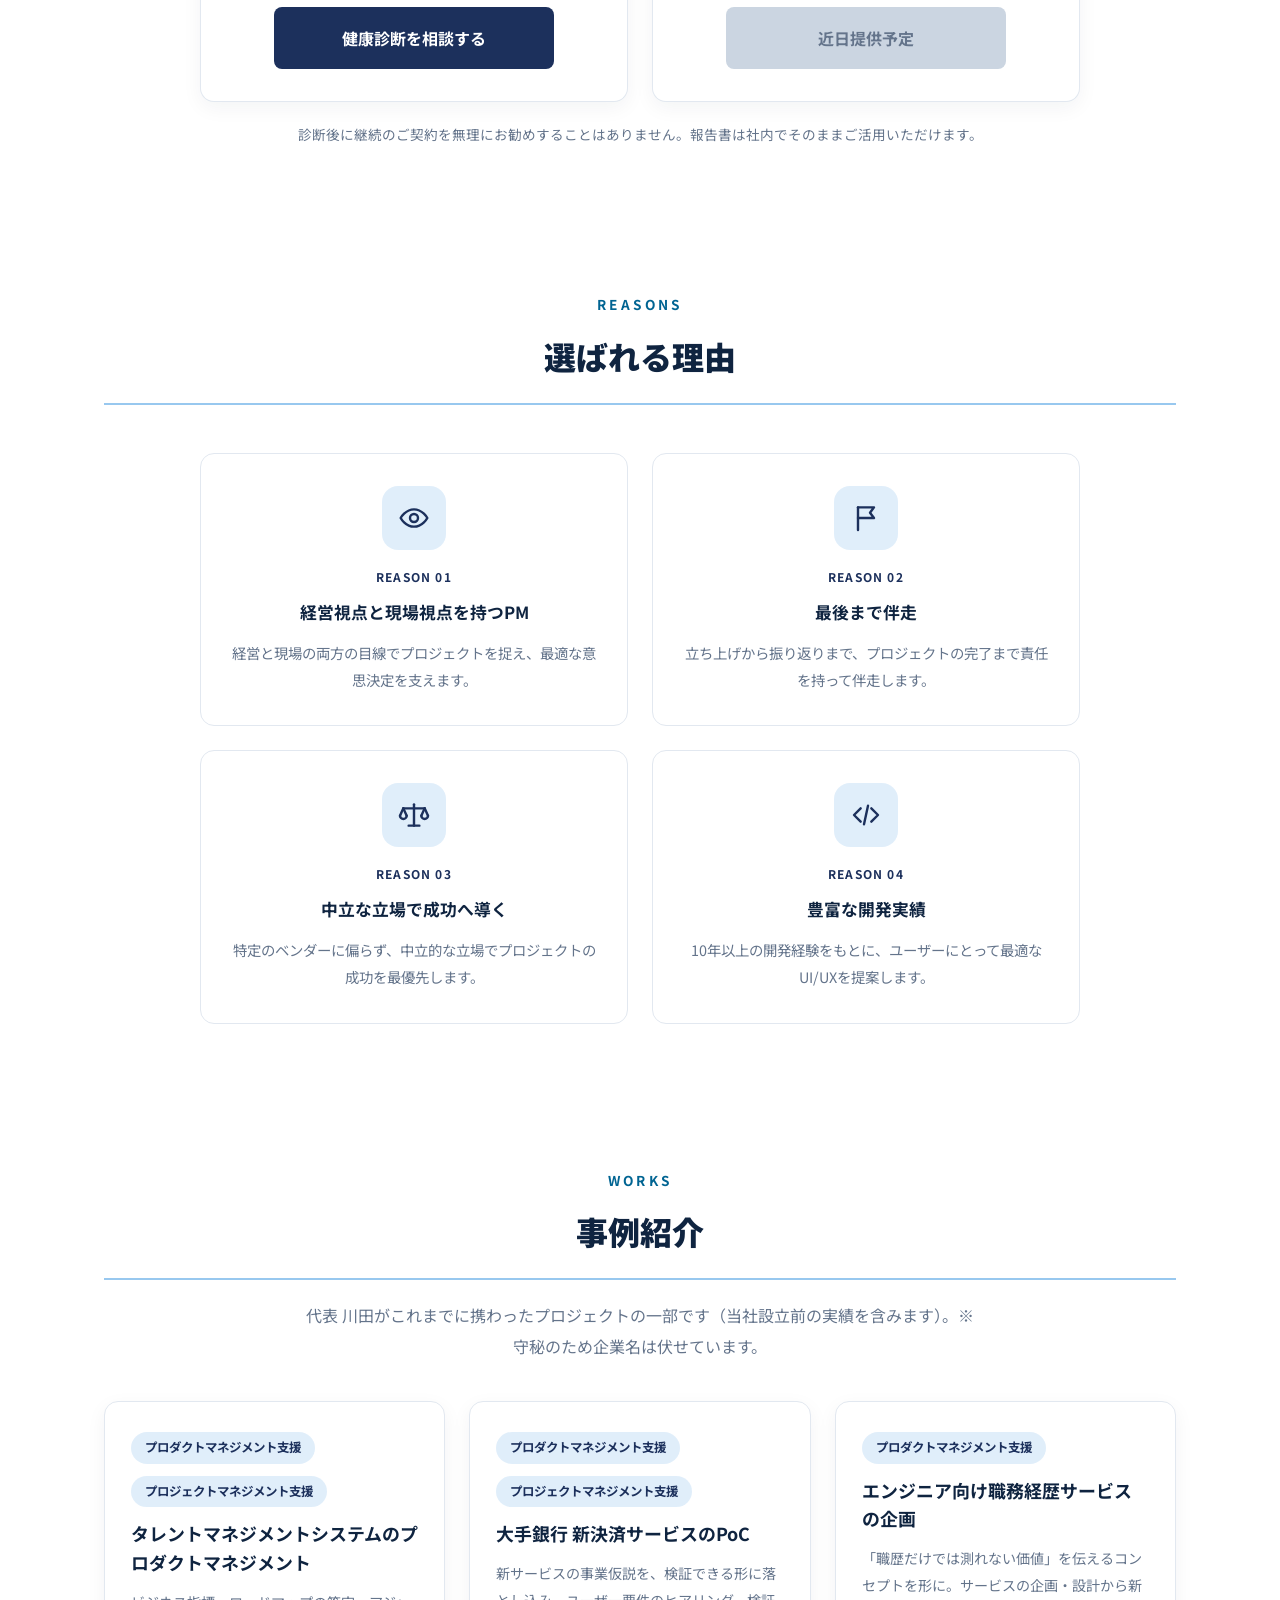
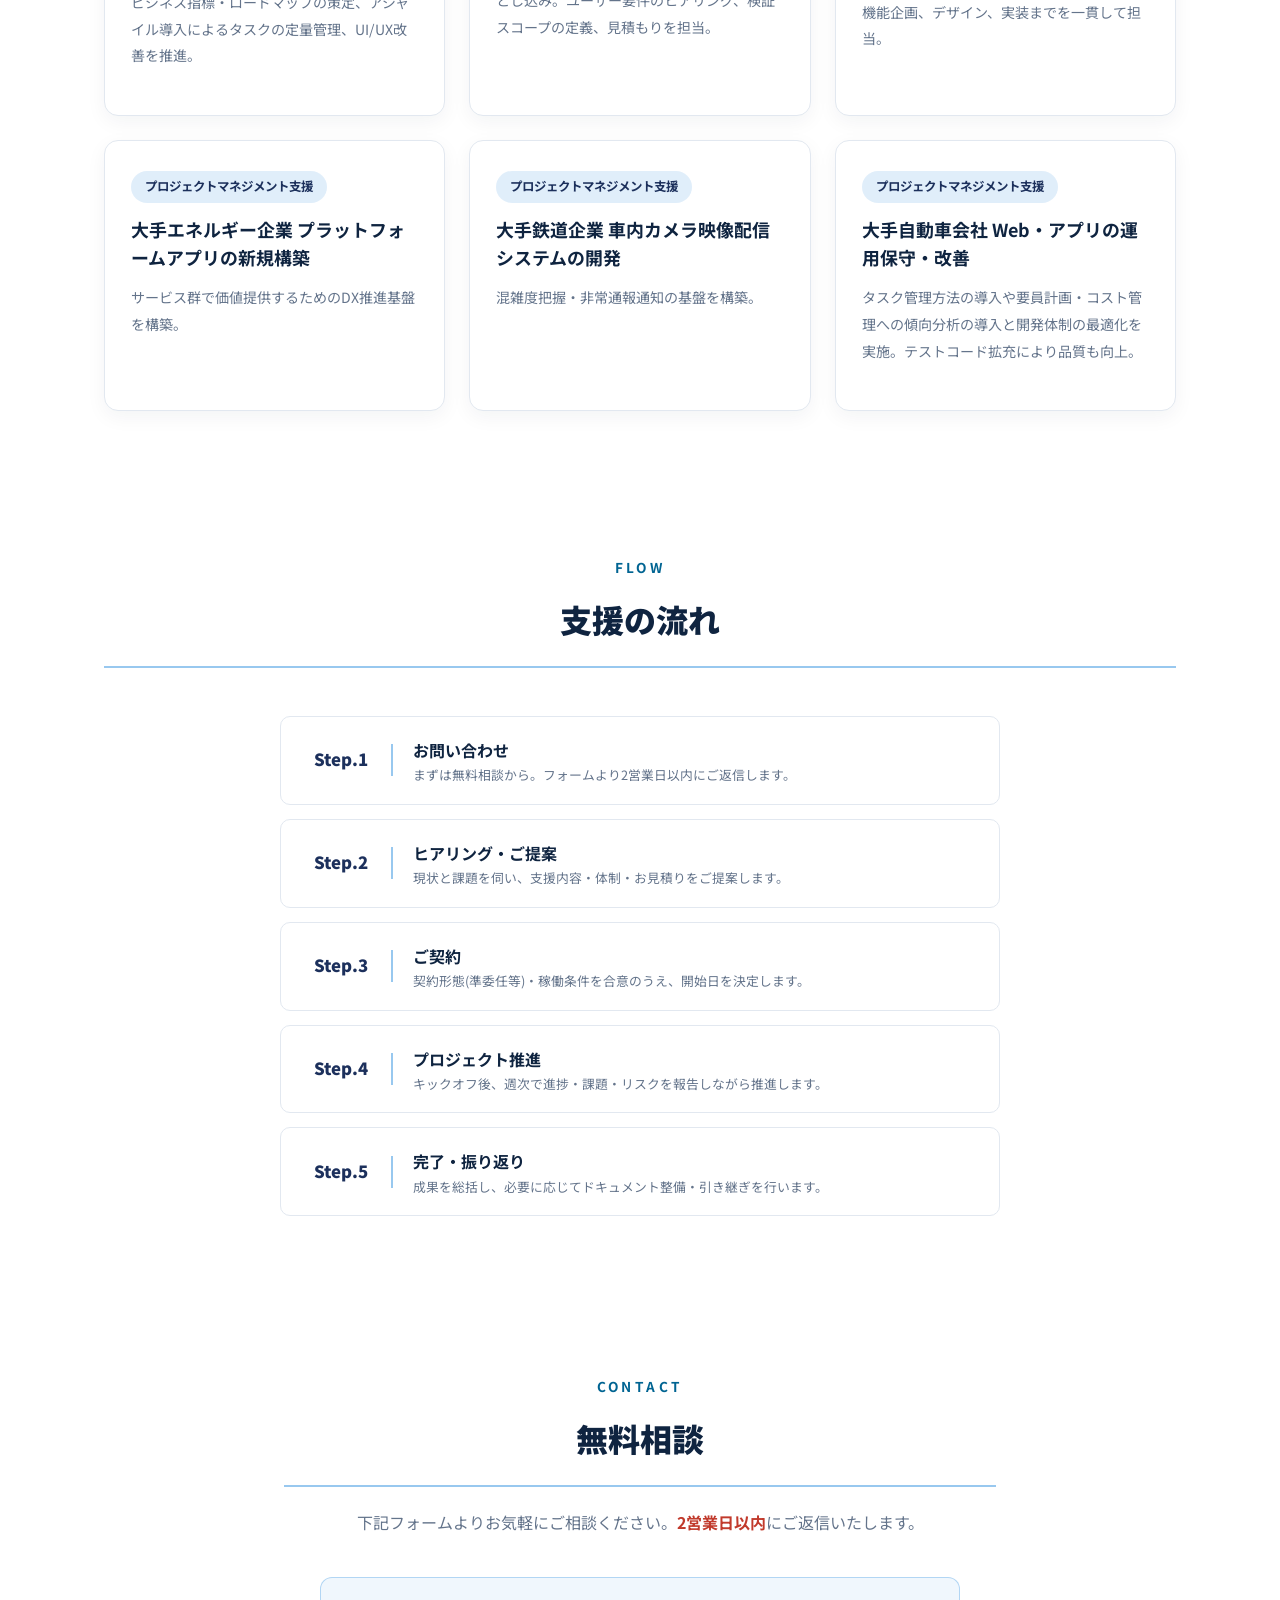
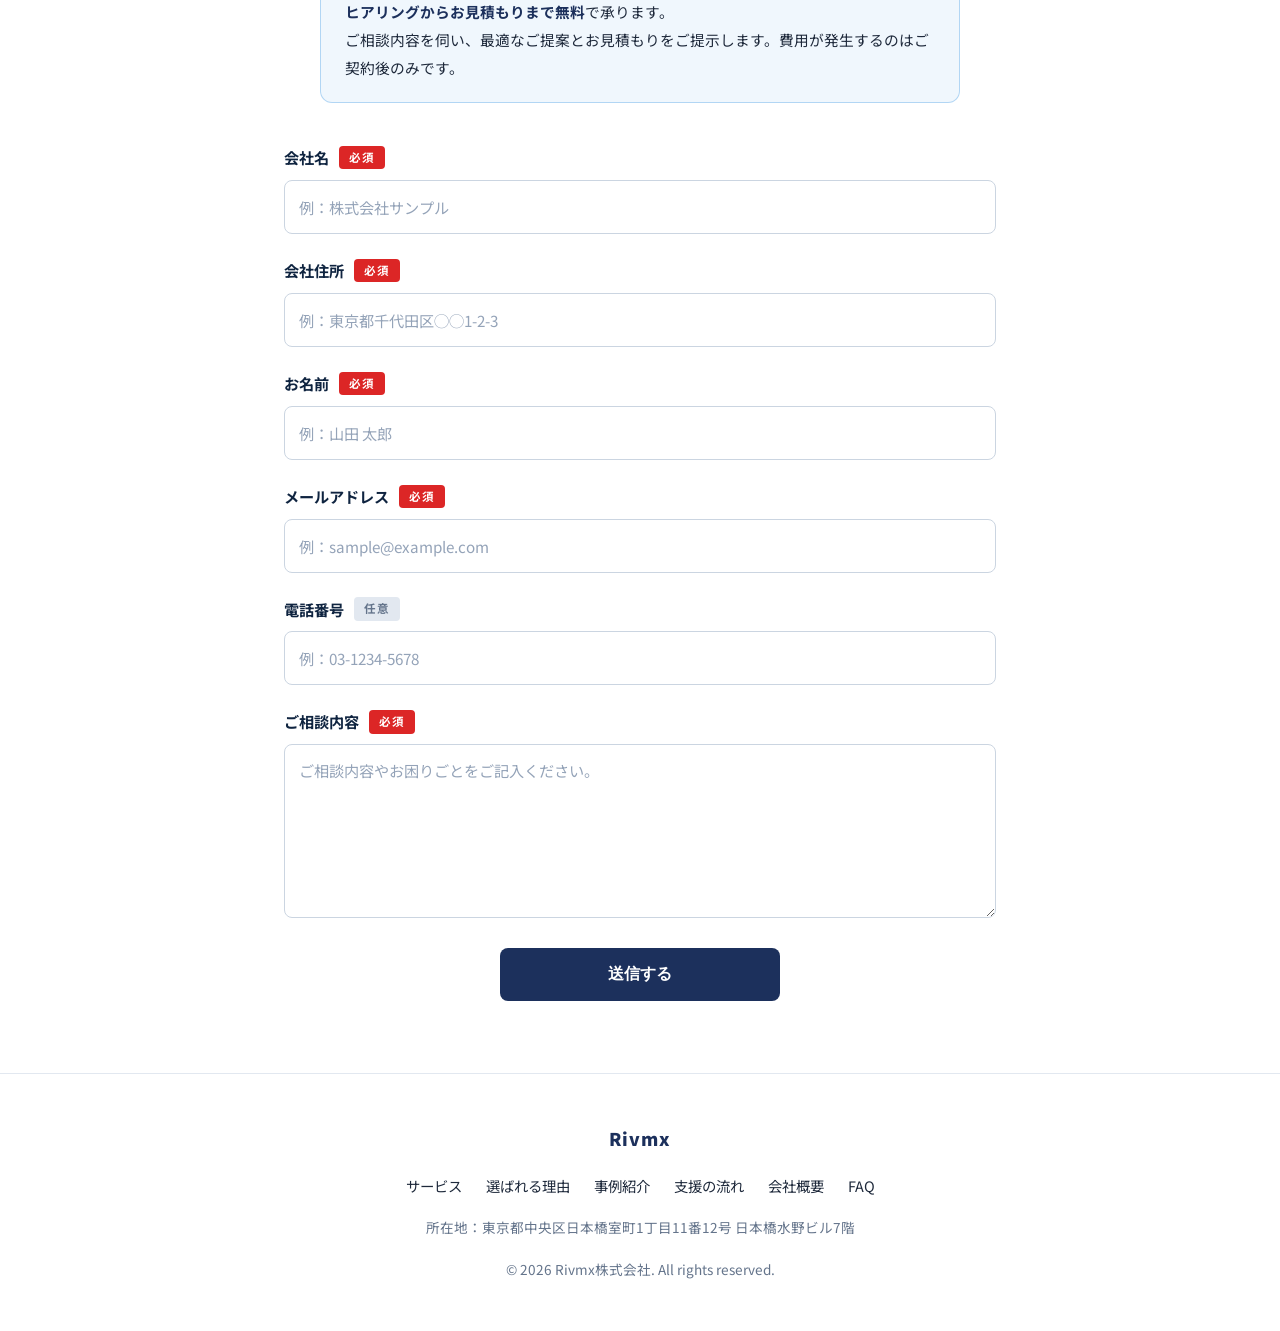
==== commit 1ce5ae1c: "事例紹介の説明文を「代表 川田がこれまでに携わったプロジェクト」に変更し、設立前の実績を含む旨を明記 Co-Authored-By: Claude Opus 5.5 <noreply@anthropi" ====
--- a/index.html
+++ b/index.html
@@ -242,7 +242,7 @@
     <div class="container">
       <p class="section__eyebrow reveal">WORKS</p>
       <h2 class="section__title reveal">事例紹介</h2>
-      <p class="section__text reveal">これまでに支援したプロジェクトの一部です。※ 守秘のため企業名は伏せています。</p>
+      <p class="section__text reveal">代表 川田がこれまでに携わったプロジェクトの一部です（当社設立前の実績を含みます）。※ 守秘のため企業名は伏せています。</p>
       <div class="cards cards--3">
         <div class="work reveal">
           <div class="work__tag">プロダクトマネジメント支援</div>
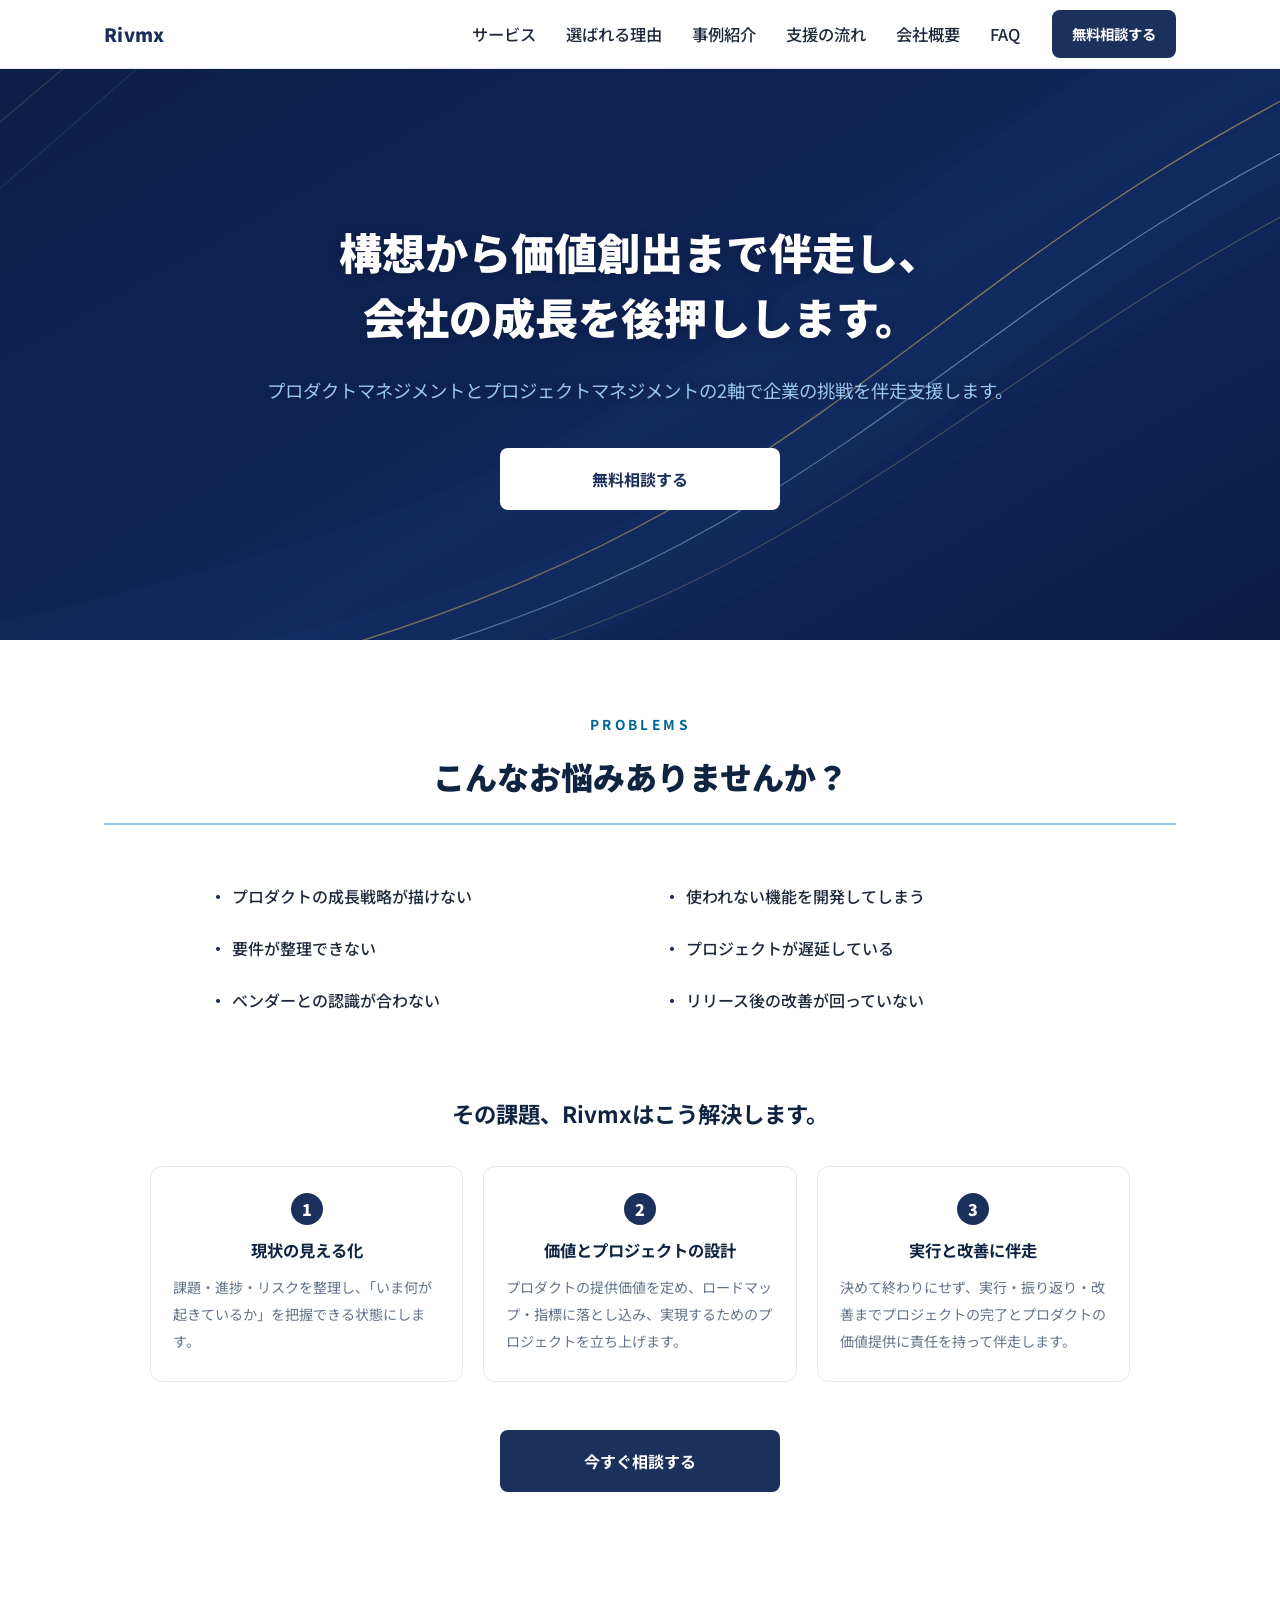
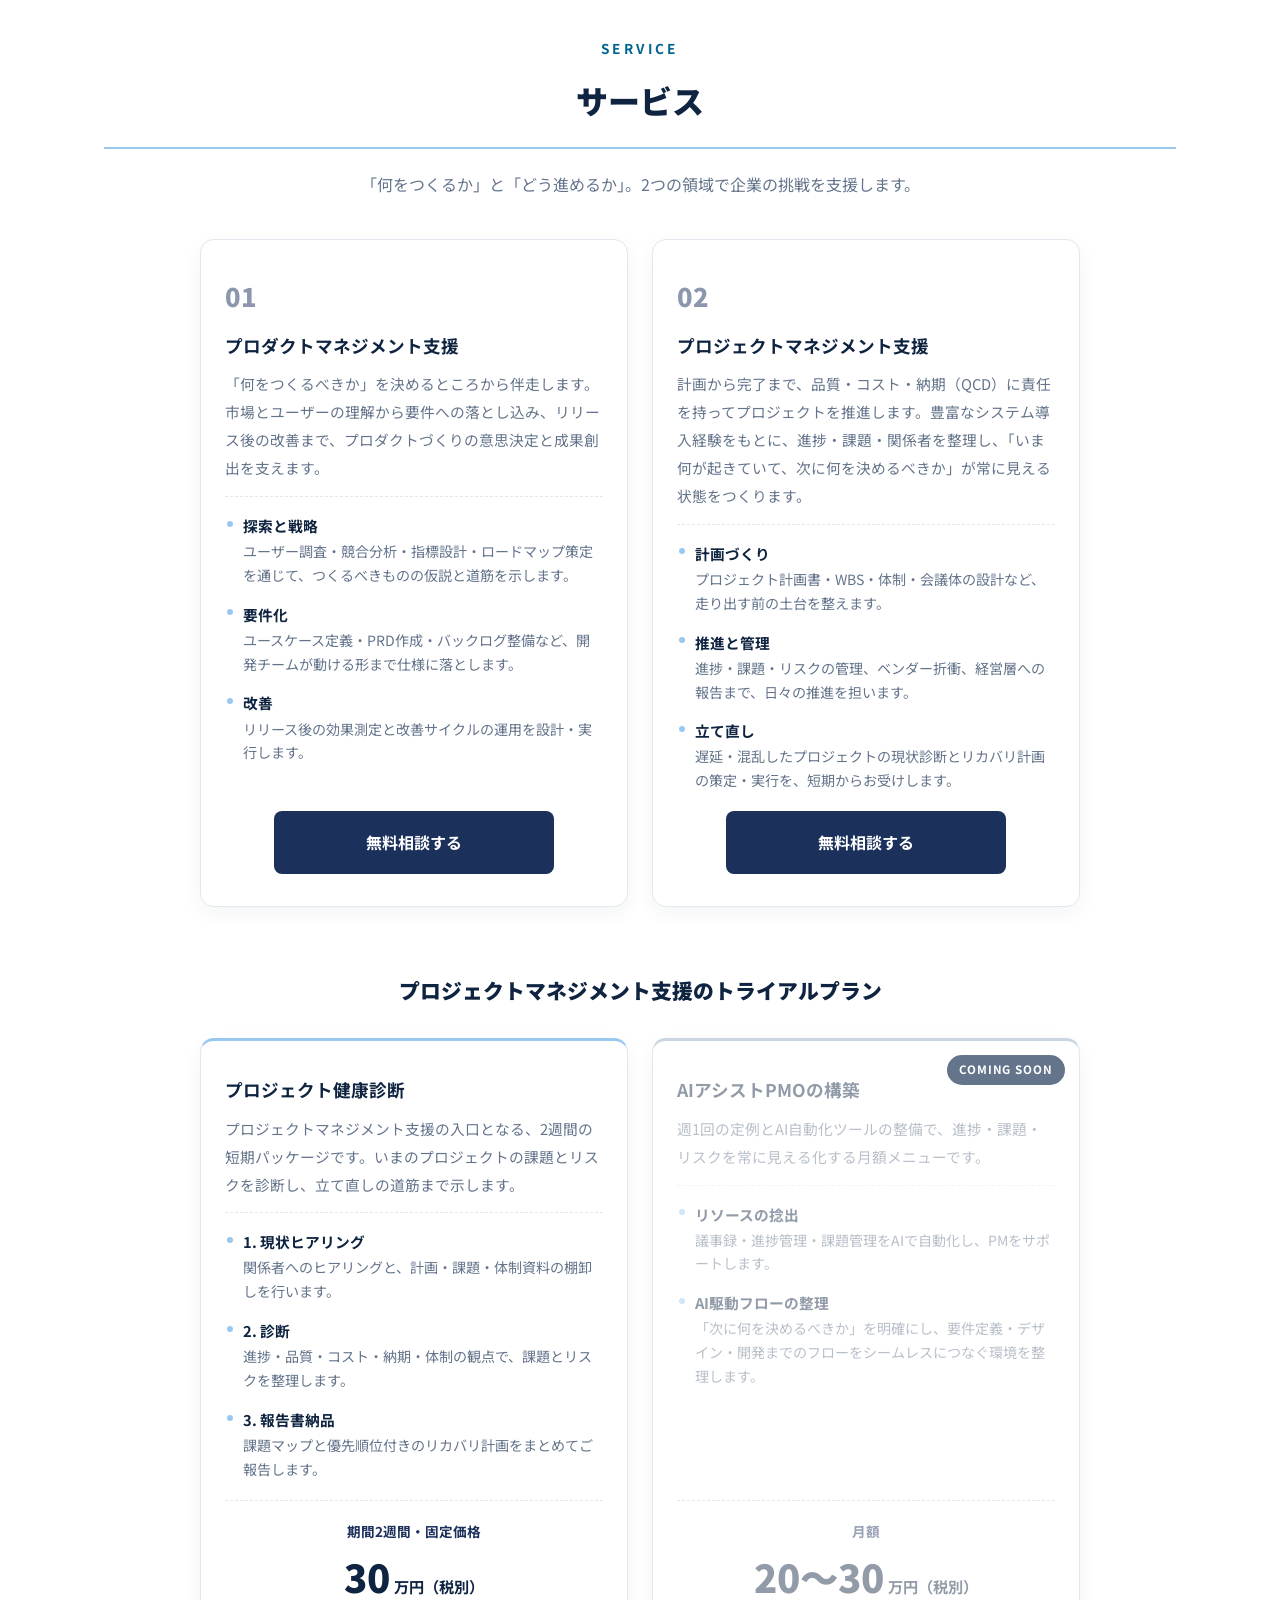
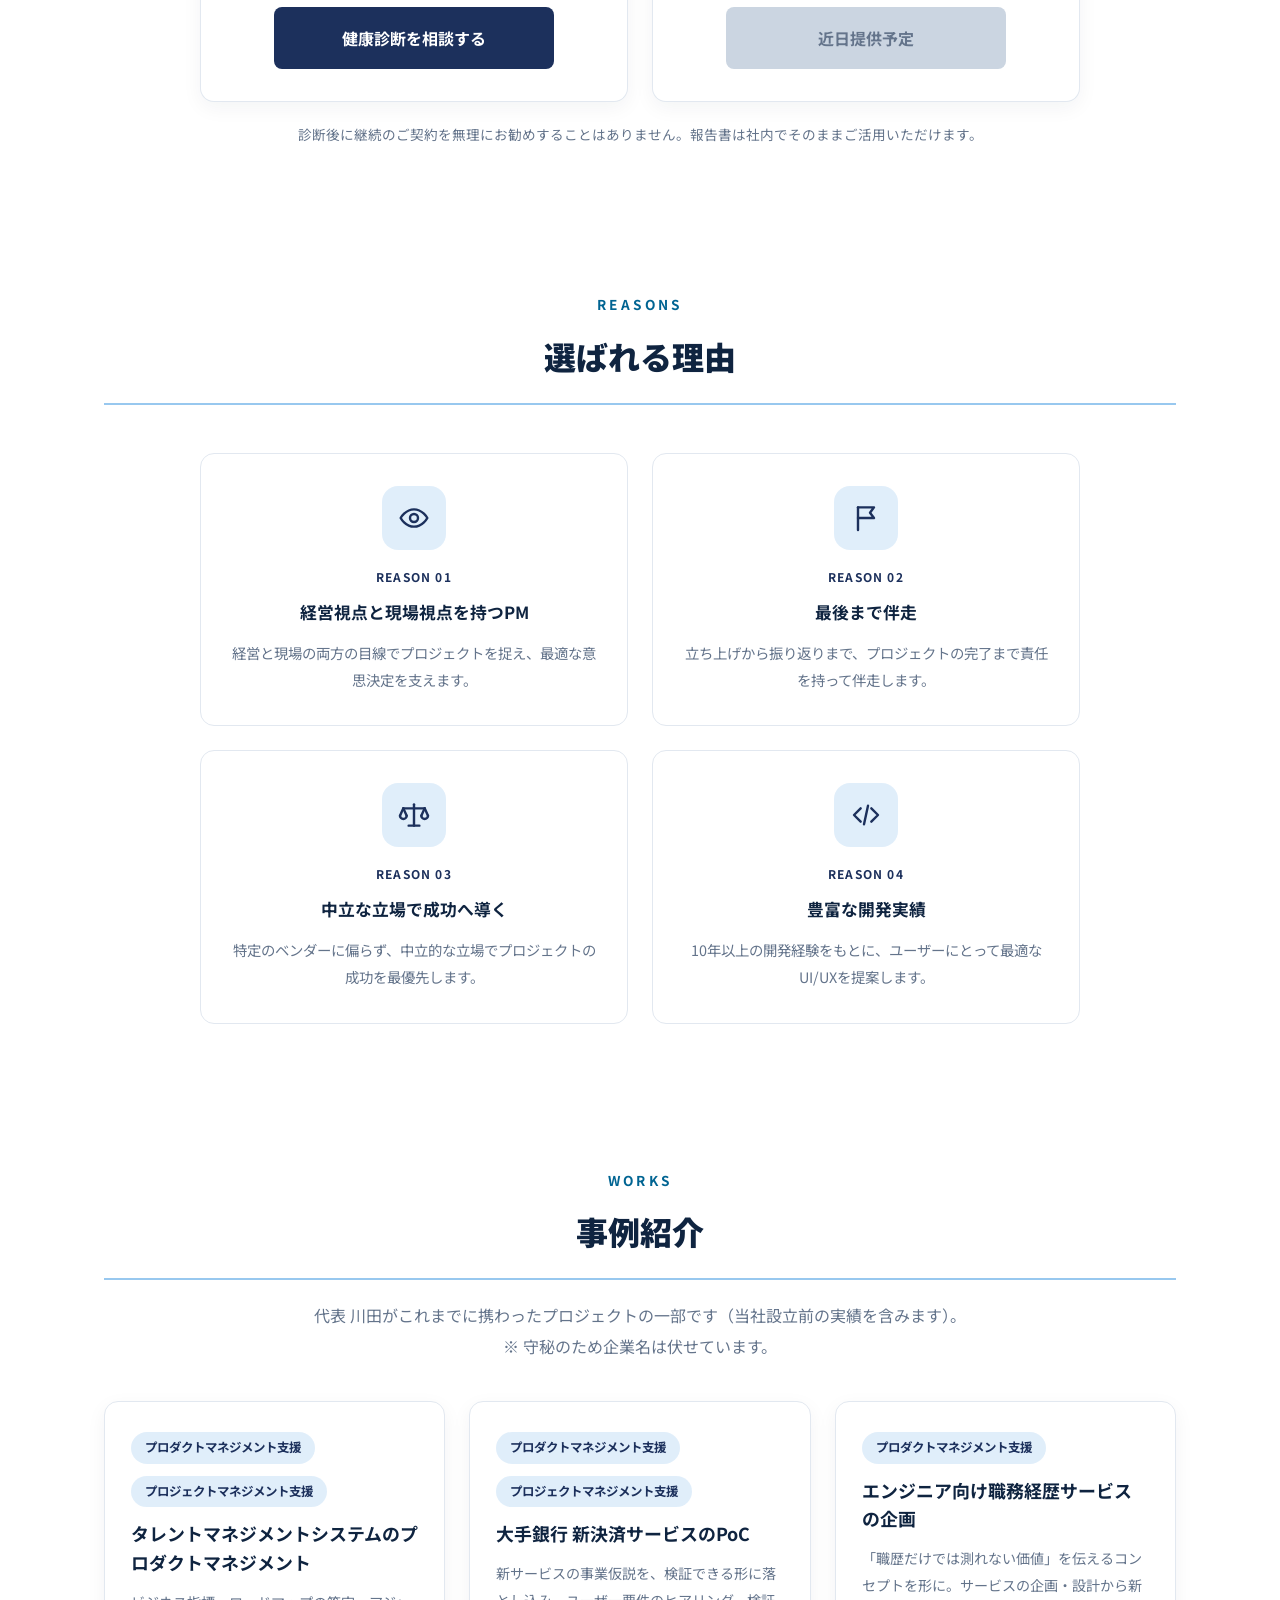
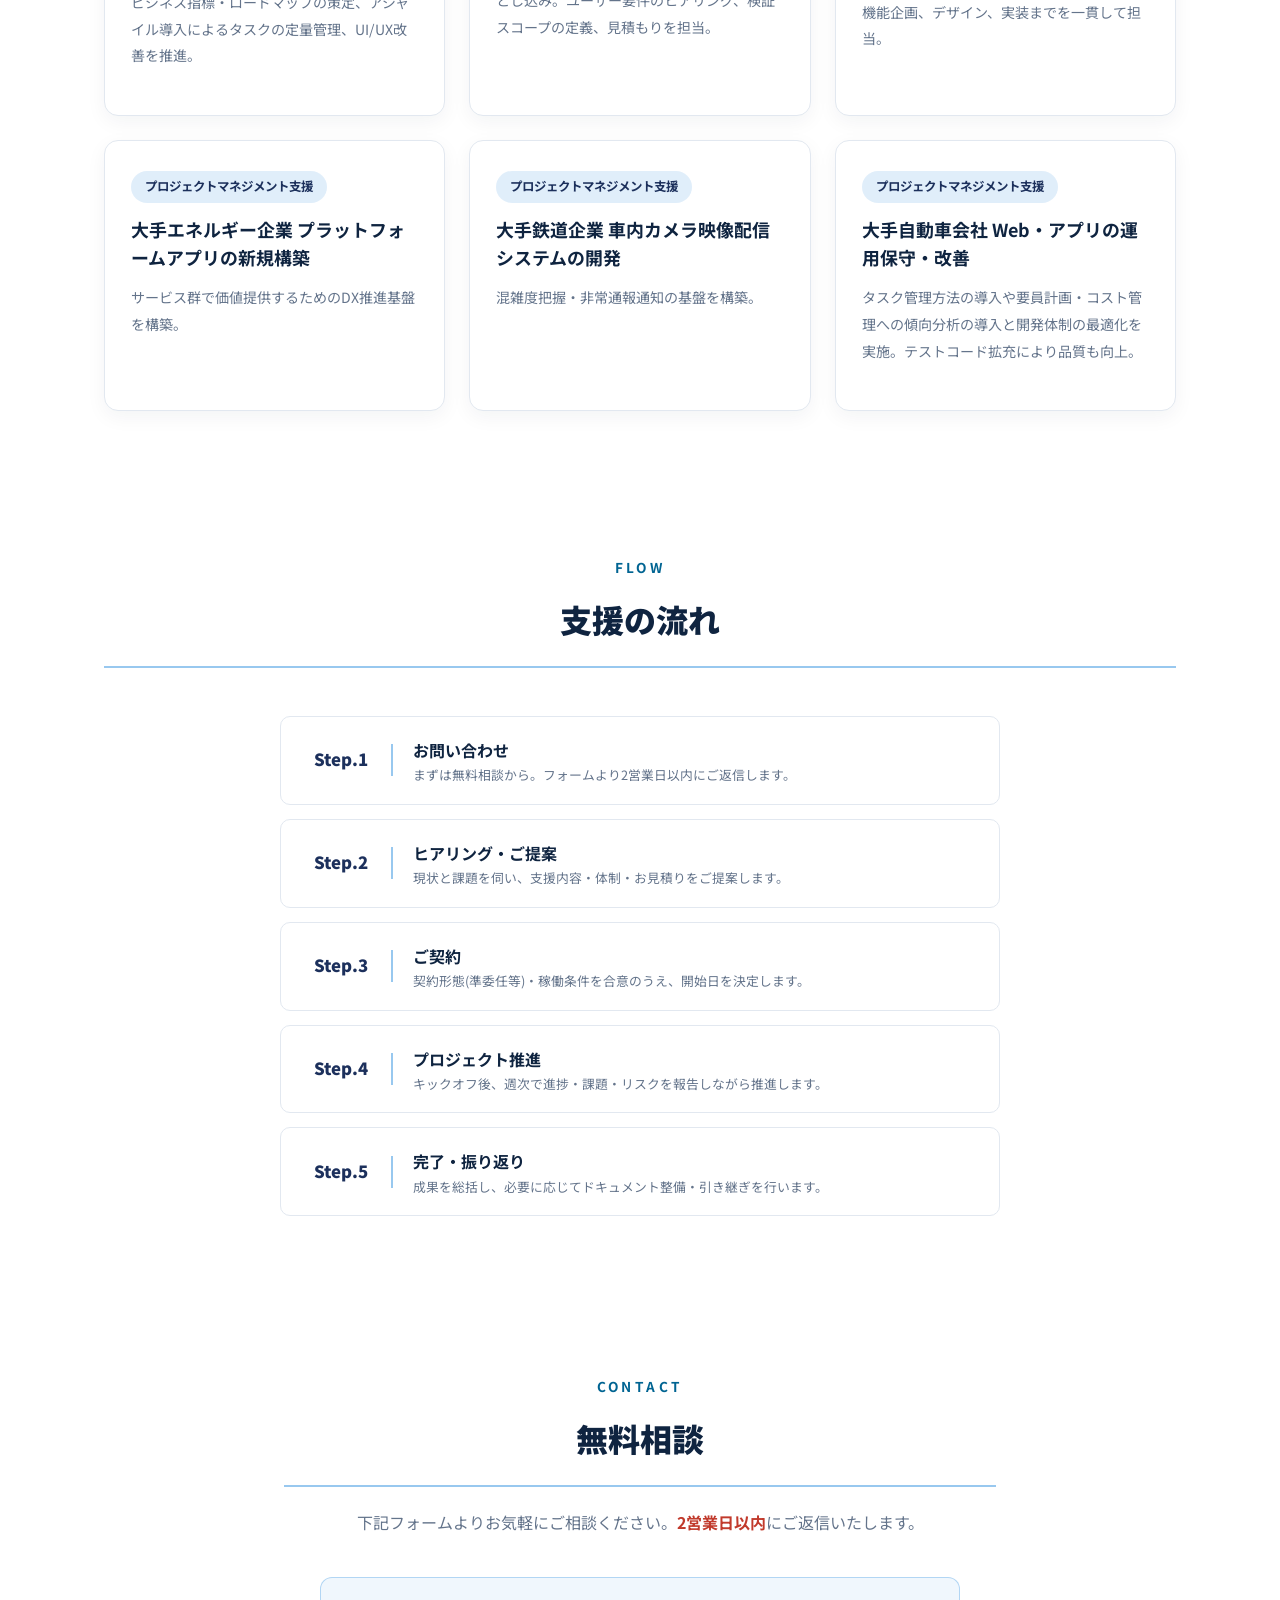
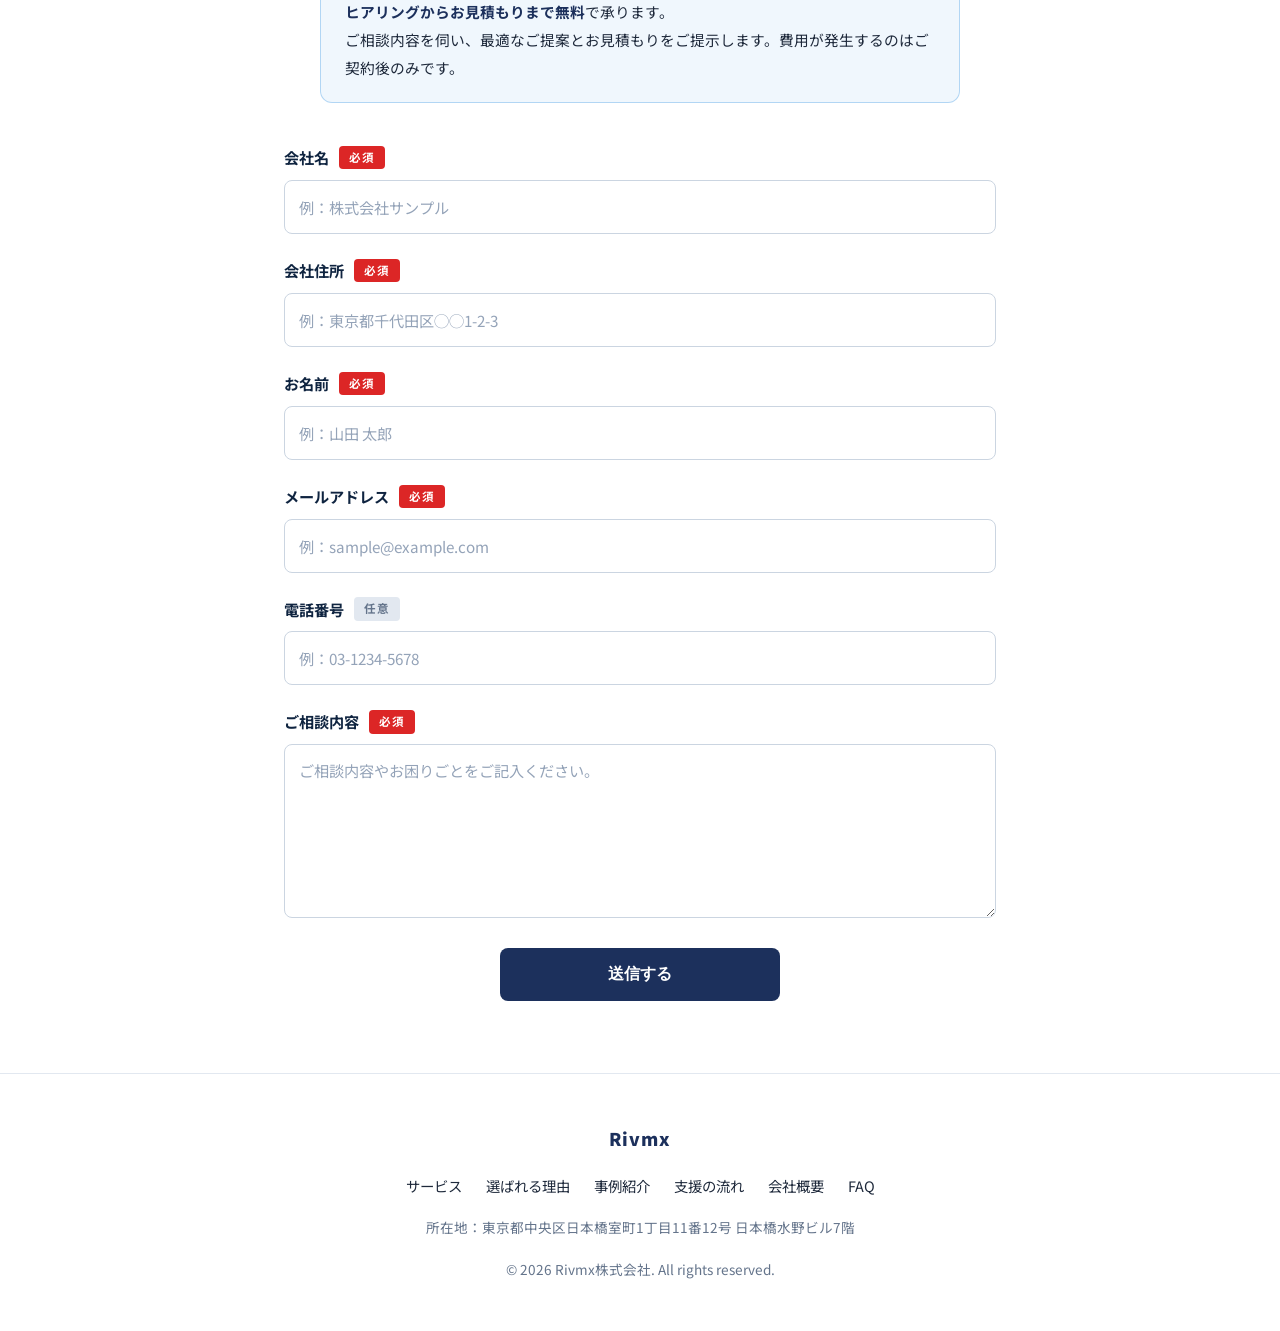
==== commit c0bdd1e1: "事例紹介の「守秘のため企業名は伏せています」の前で改行 Co-Authored-By: Claude Opus 5.5 <noreply@anthropic.com>" ====
--- a/index.html
+++ b/index.html
@@ -242,7 +242,7 @@
     <div class="container">
       <p class="section__eyebrow reveal">WORKS</p>
       <h2 class="section__title reveal">事例紹介</h2>
-      <p class="section__text reveal">代表 川田がこれまでに携わったプロジェクトの一部です（当社設立前の実績を含みます）。※ 守秘のため企業名は伏せています。</p>
+      <p class="section__text reveal">代表 川田がこれまでに携わったプロジェクトの一部です（当社設立前の実績を含みます）。<br>※ 守秘のため企業名は伏せています。</p>
       <div class="cards cards--3">
         <div class="work reveal">
           <div class="work__tag">プロダクトマネジメント支援</div>
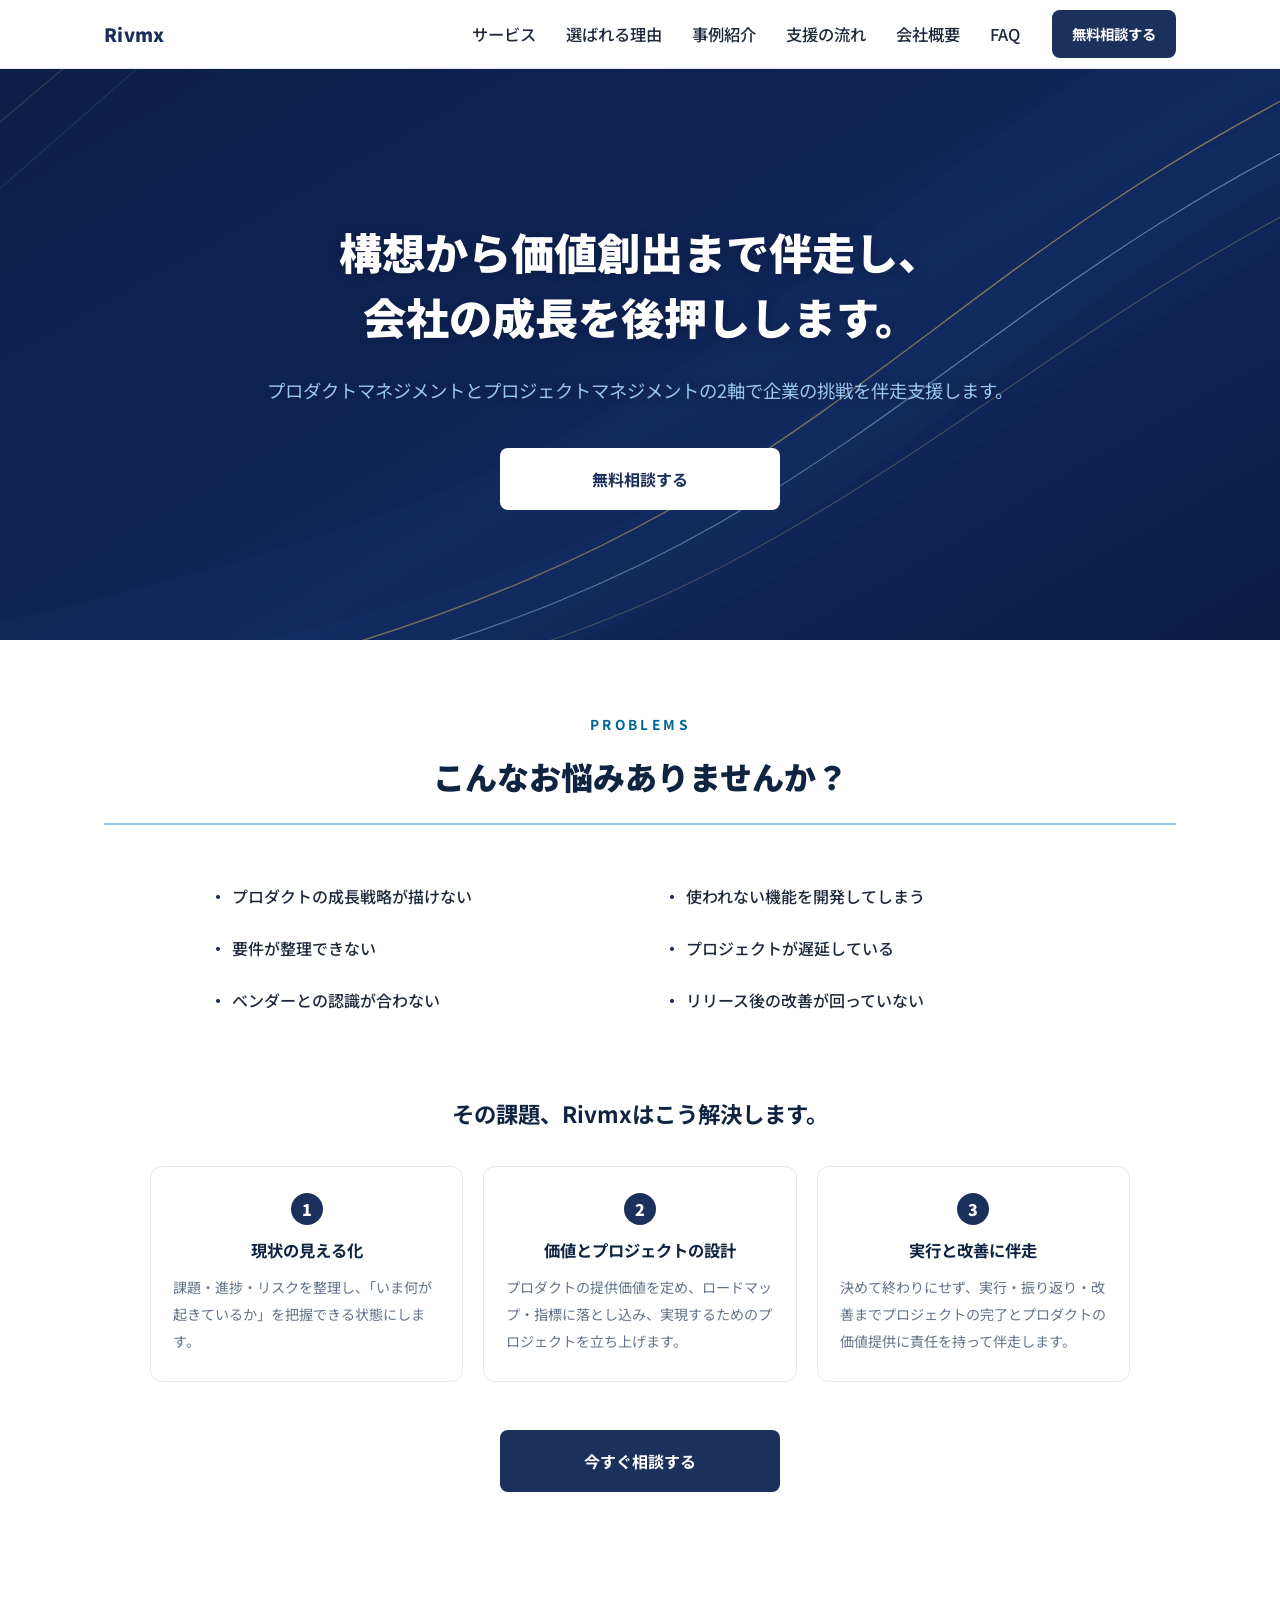
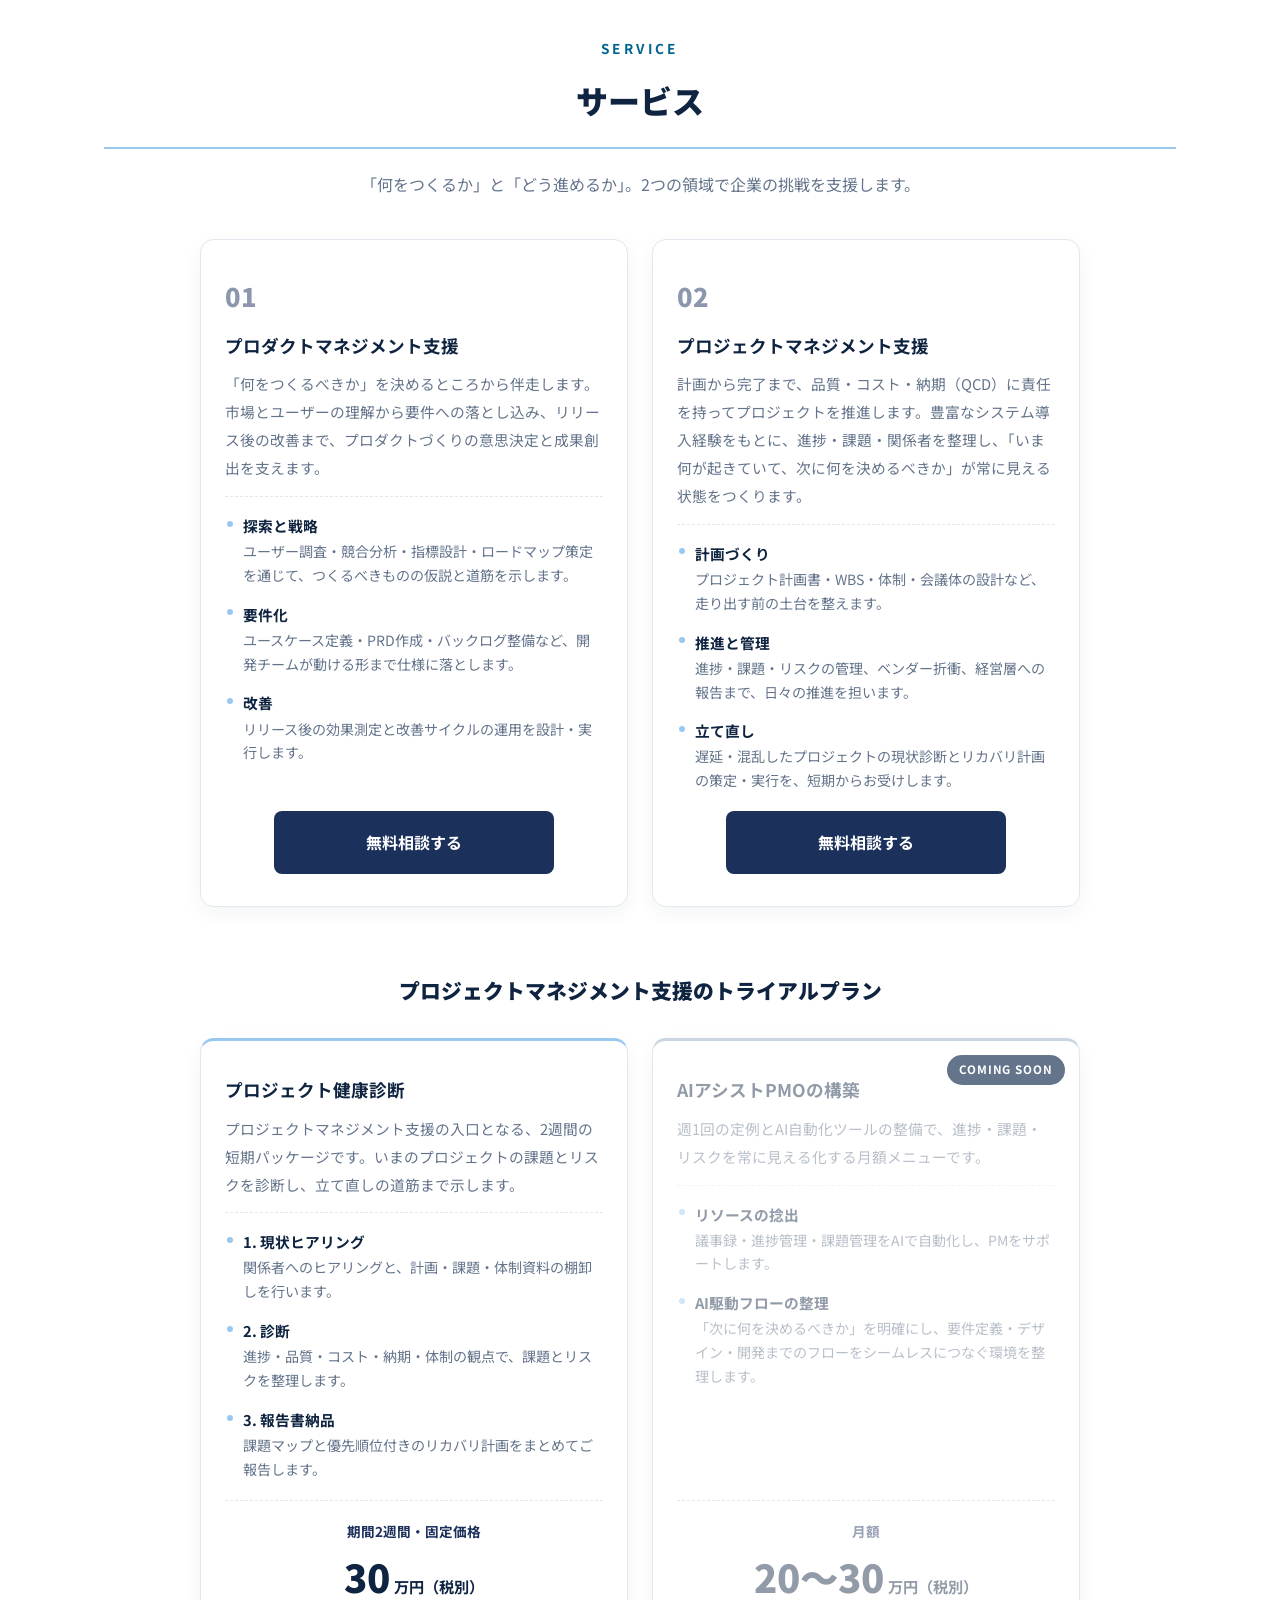
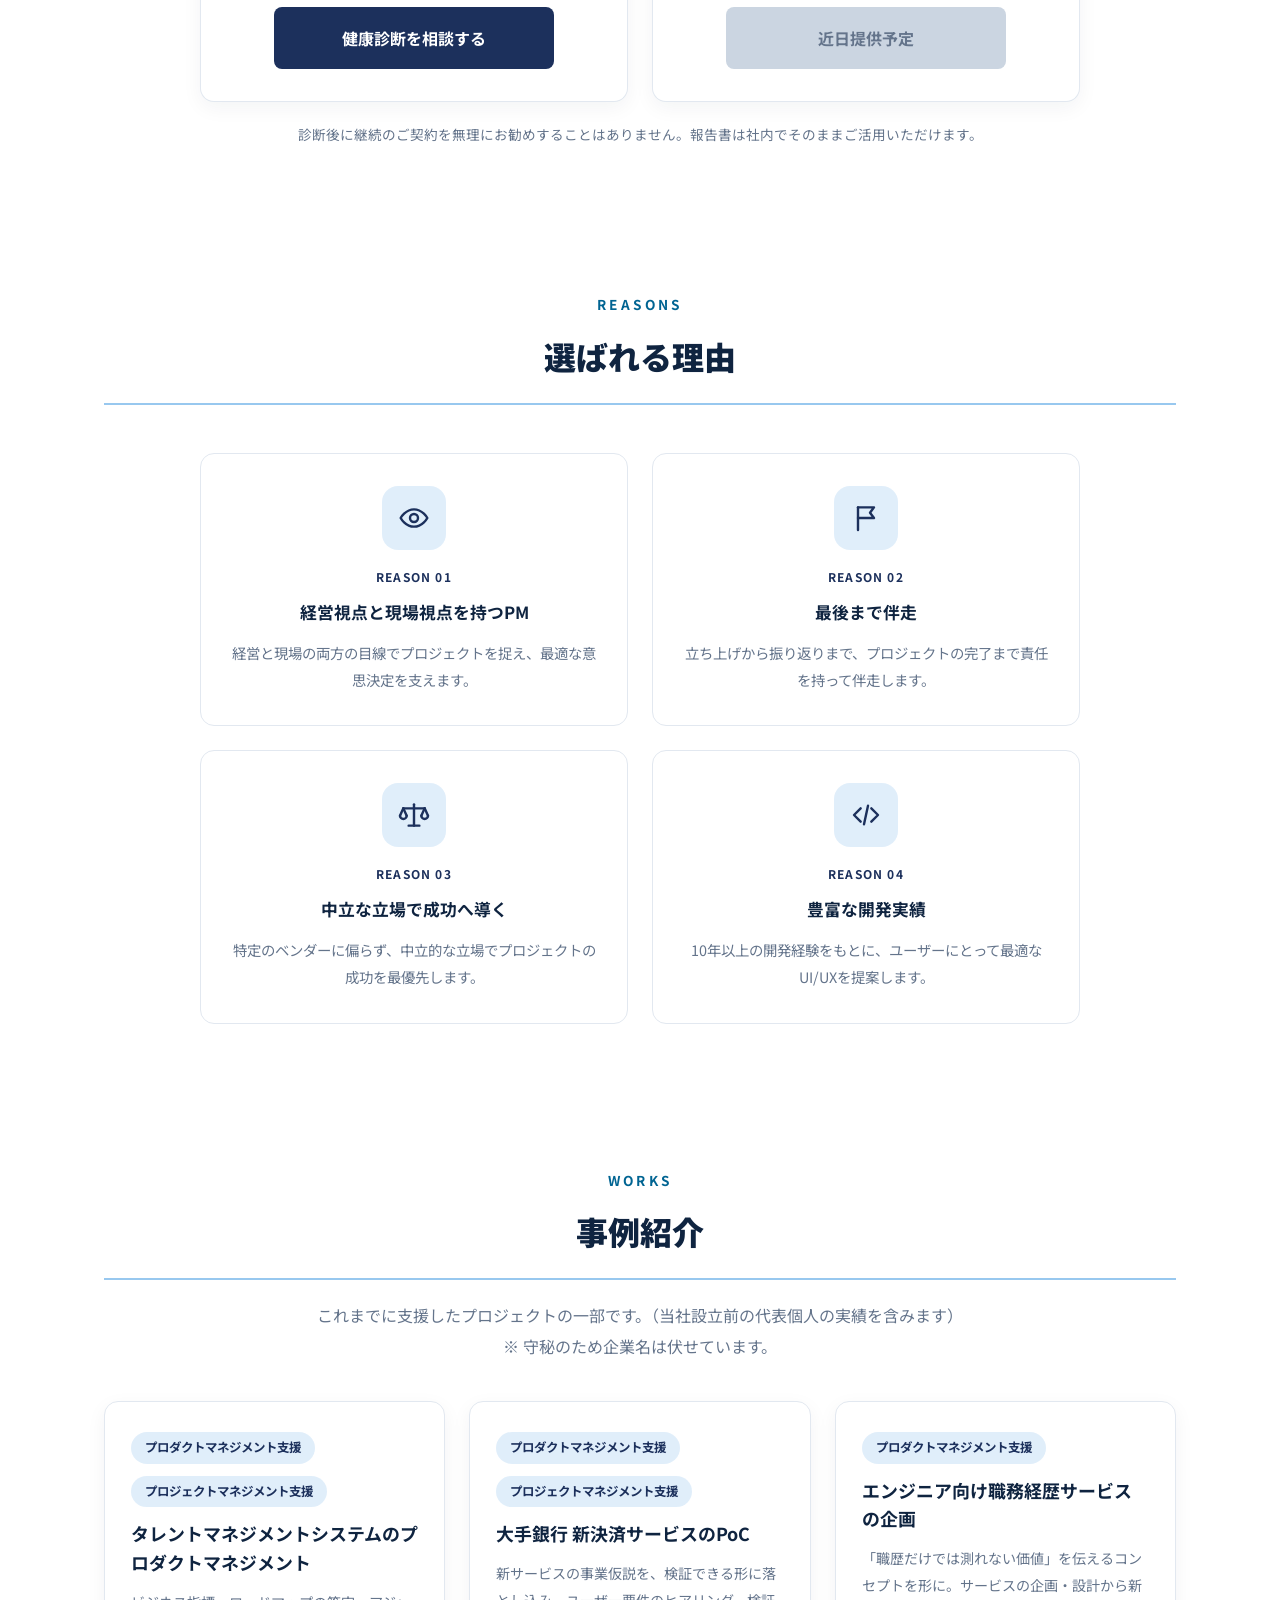
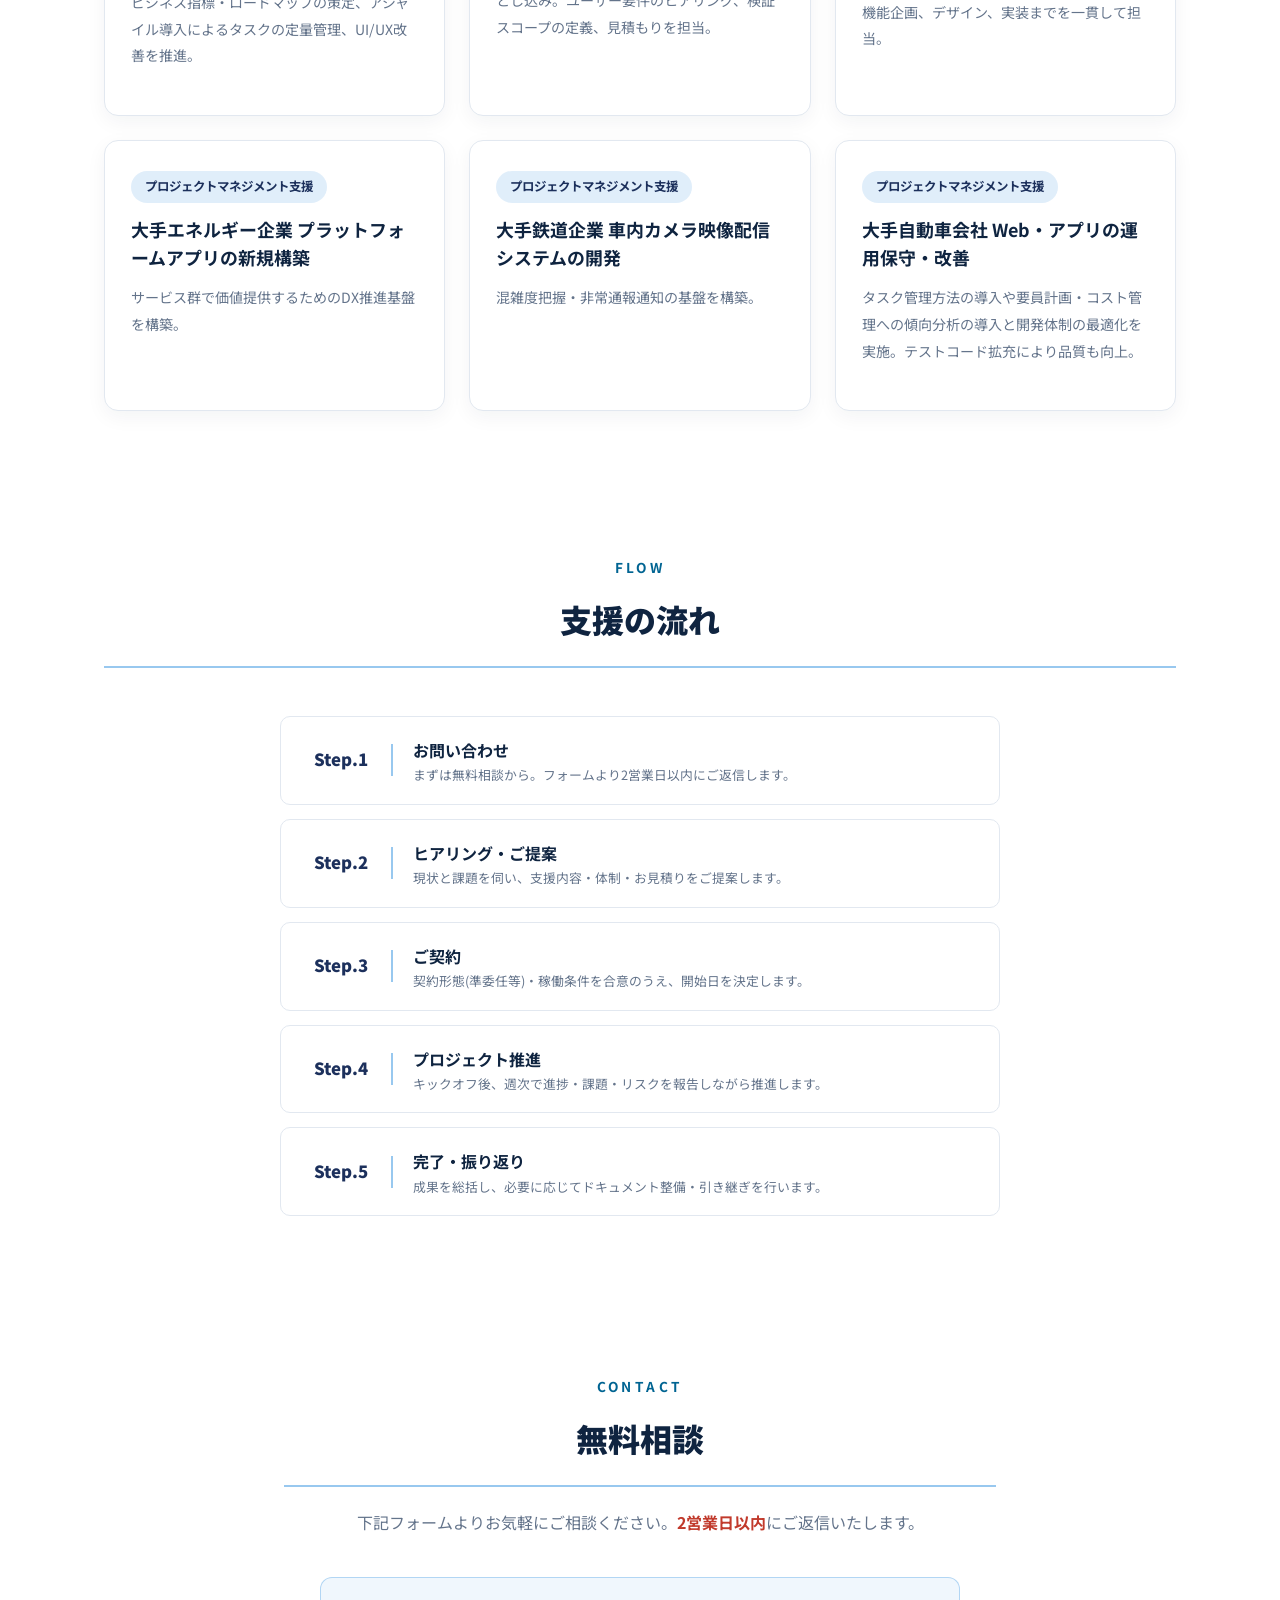
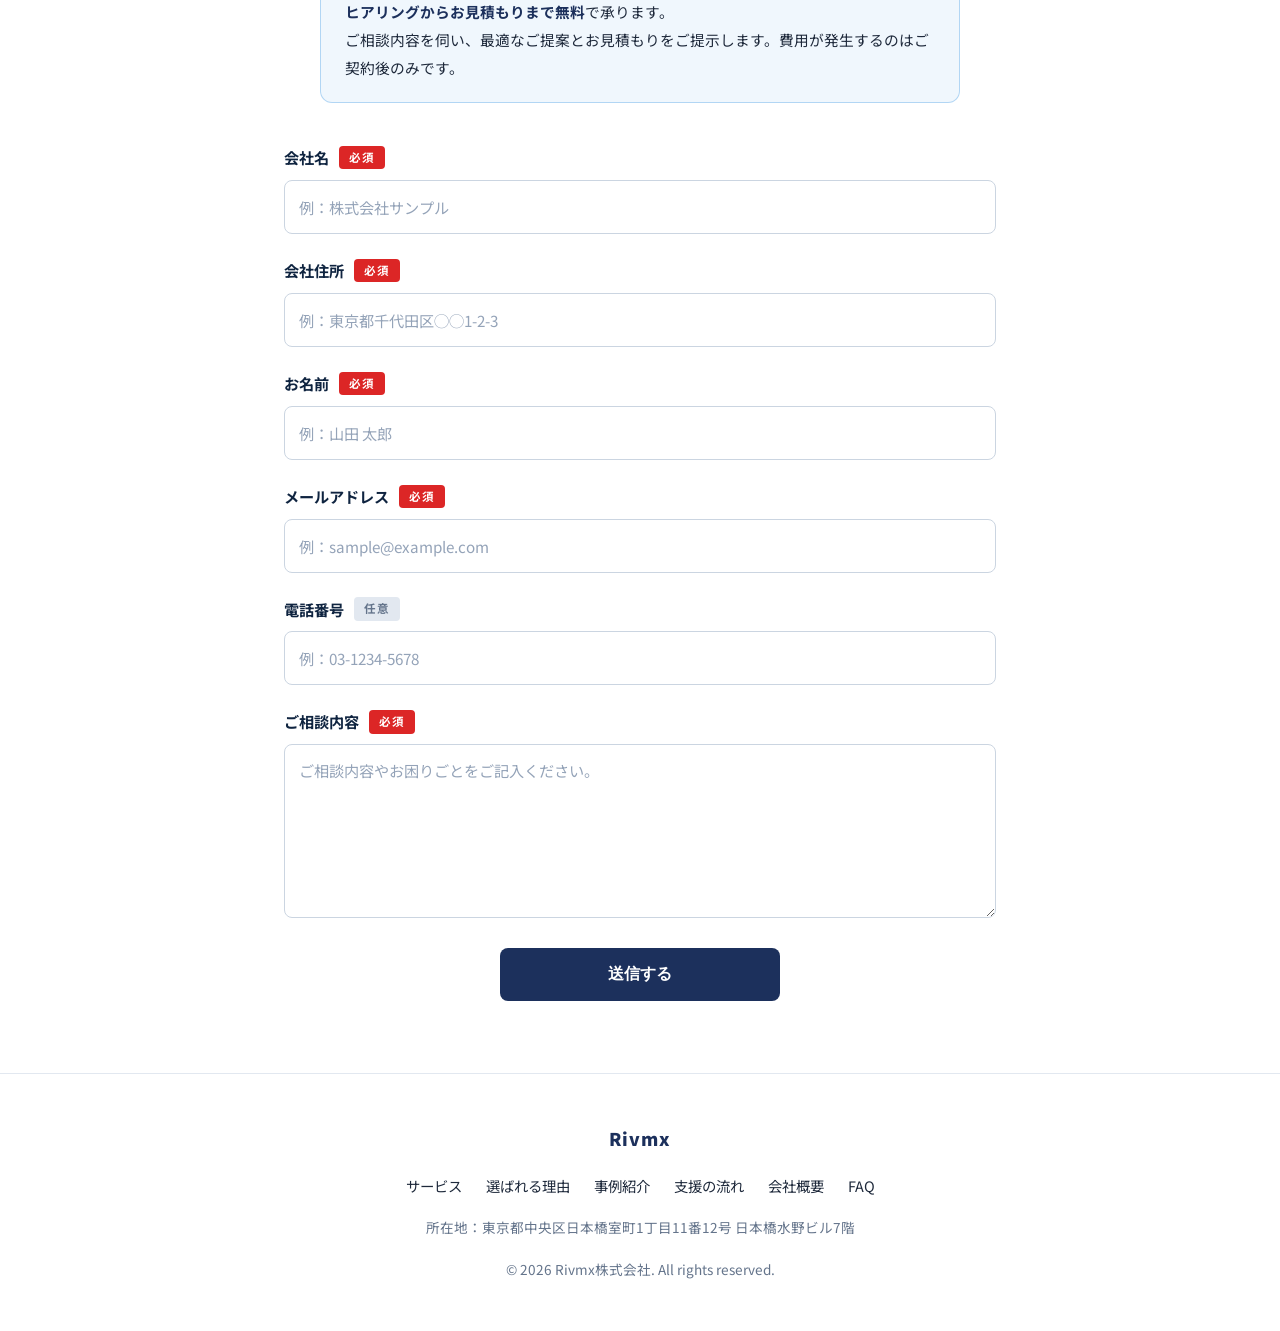
==== commit 07dd9fca: "事例紹介の説明文を「これまでに支援したプロジェクトの一部です。（当社設立前の代表個人の実績を含みます）」に変更 Co-Authored-By: Claude Opus 5.5 <noreply@ant" ====
--- a/index.html
+++ b/index.html
@@ -242,7 +242,7 @@
     <div class="container">
       <p class="section__eyebrow reveal">WORKS</p>
       <h2 class="section__title reveal">事例紹介</h2>
-      <p class="section__text reveal">代表 川田がこれまでに携わったプロジェクトの一部です（当社設立前の実績を含みます）。<br>※ 守秘のため企業名は伏せています。</p>
+      <p class="section__text reveal">これまでに支援したプロジェクトの一部です。（当社設立前の代表個人の実績を含みます）<br />※ 守秘のため企業名は伏せています。</p>
       <div class="cards cards--3">
         <div class="work reveal">
           <div class="work__tag">プロダクトマネジメント支援</div>
